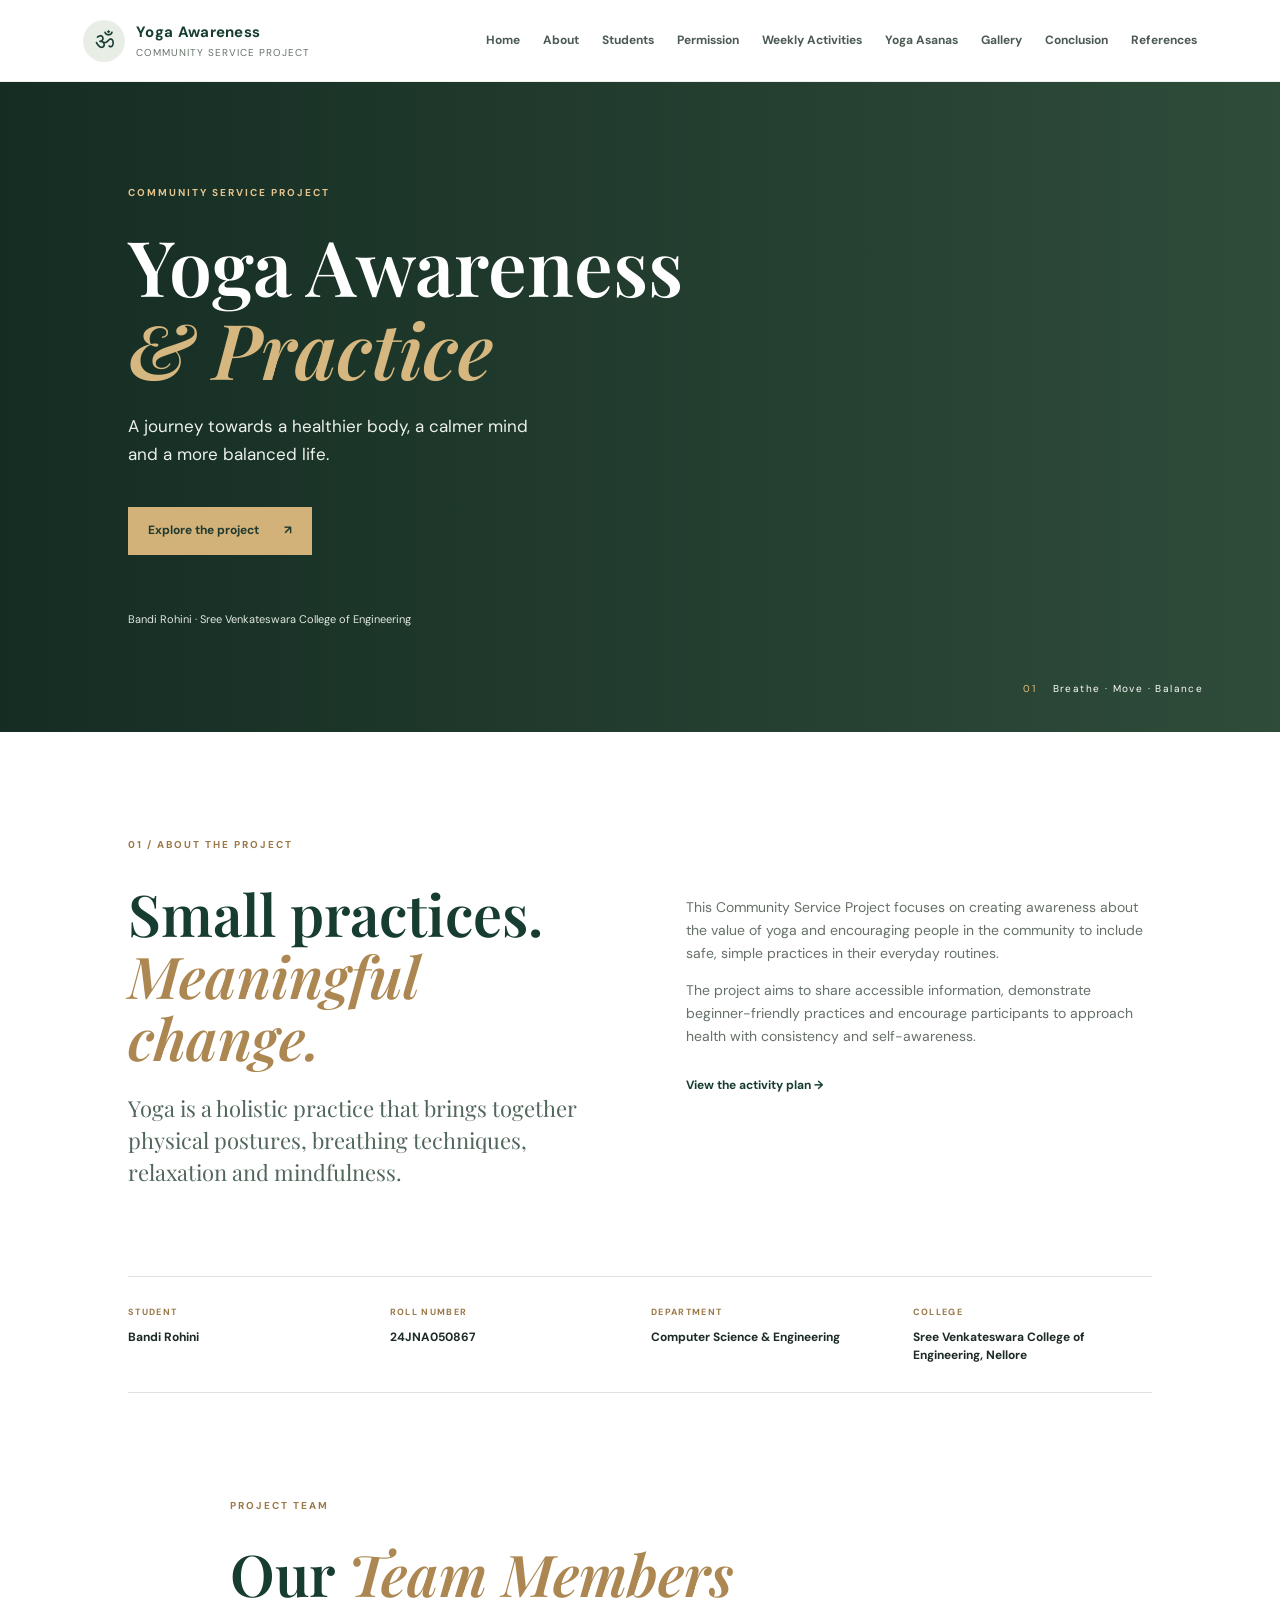
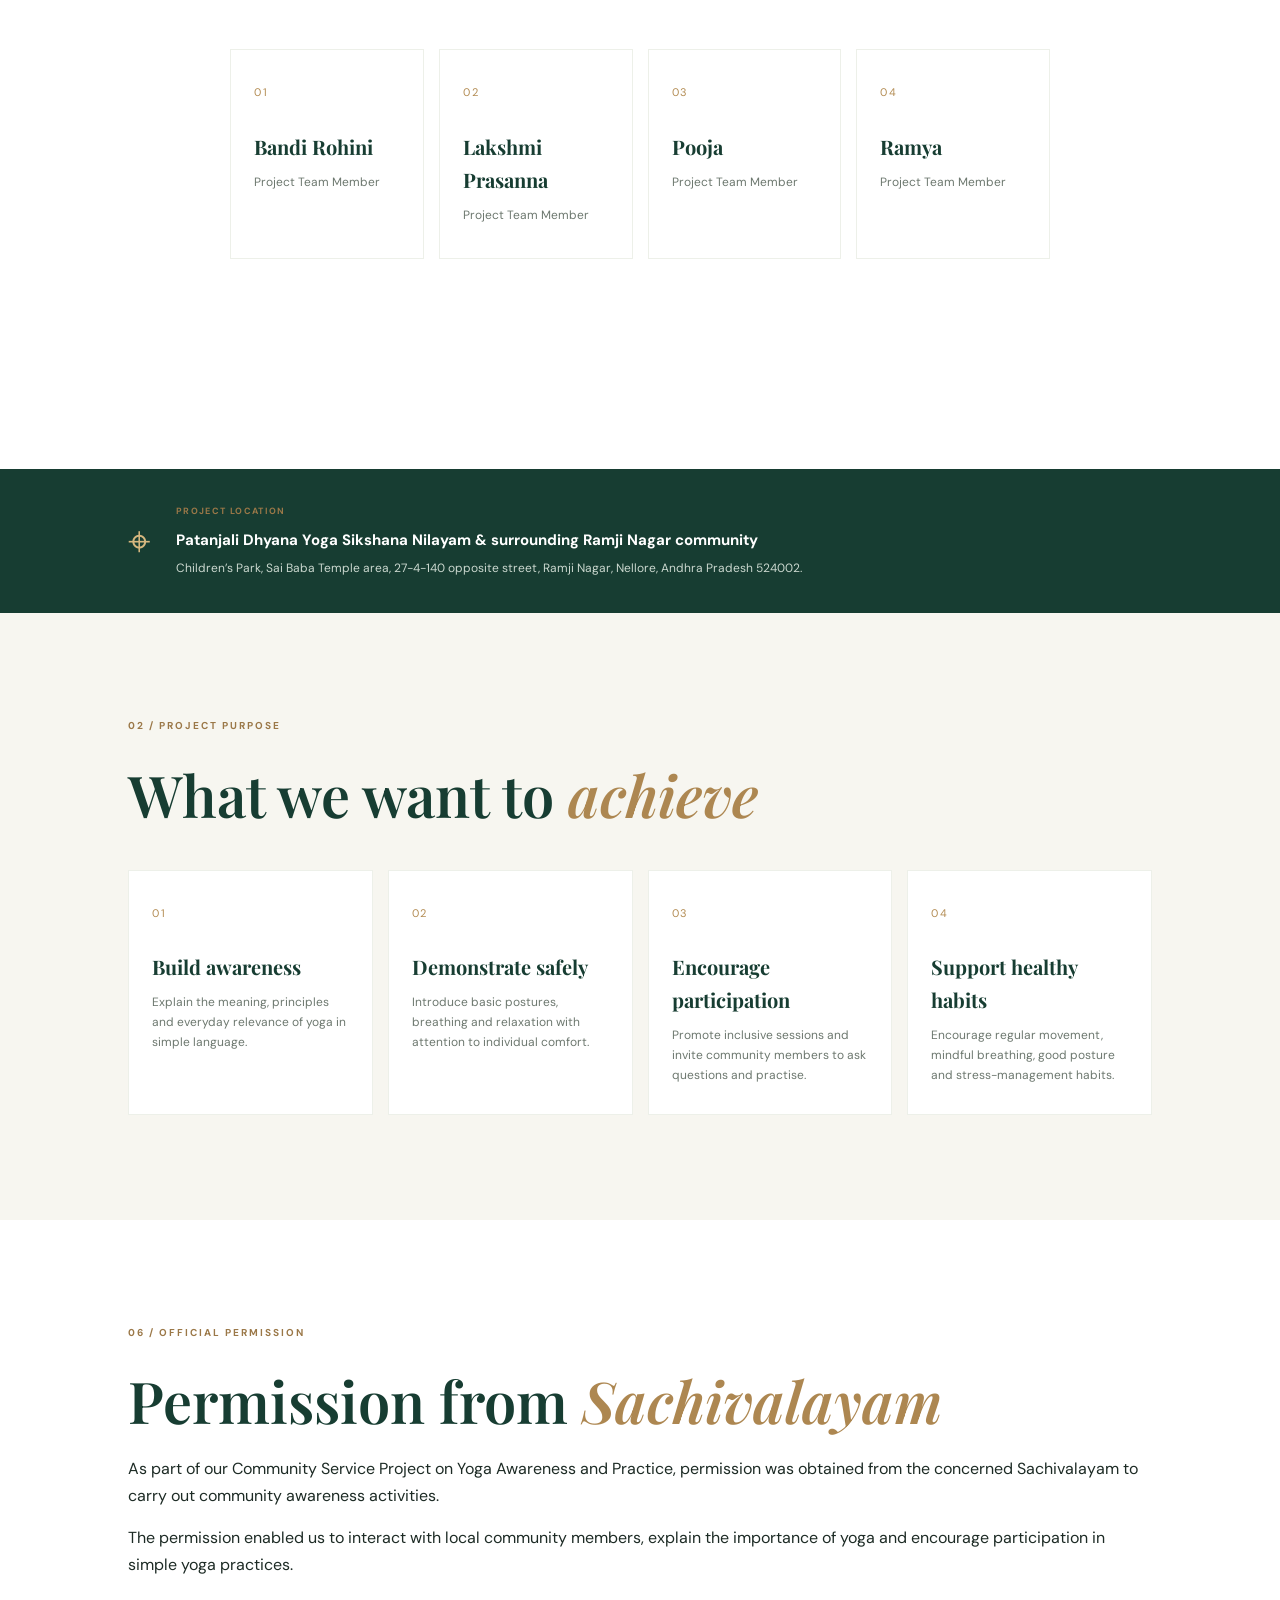
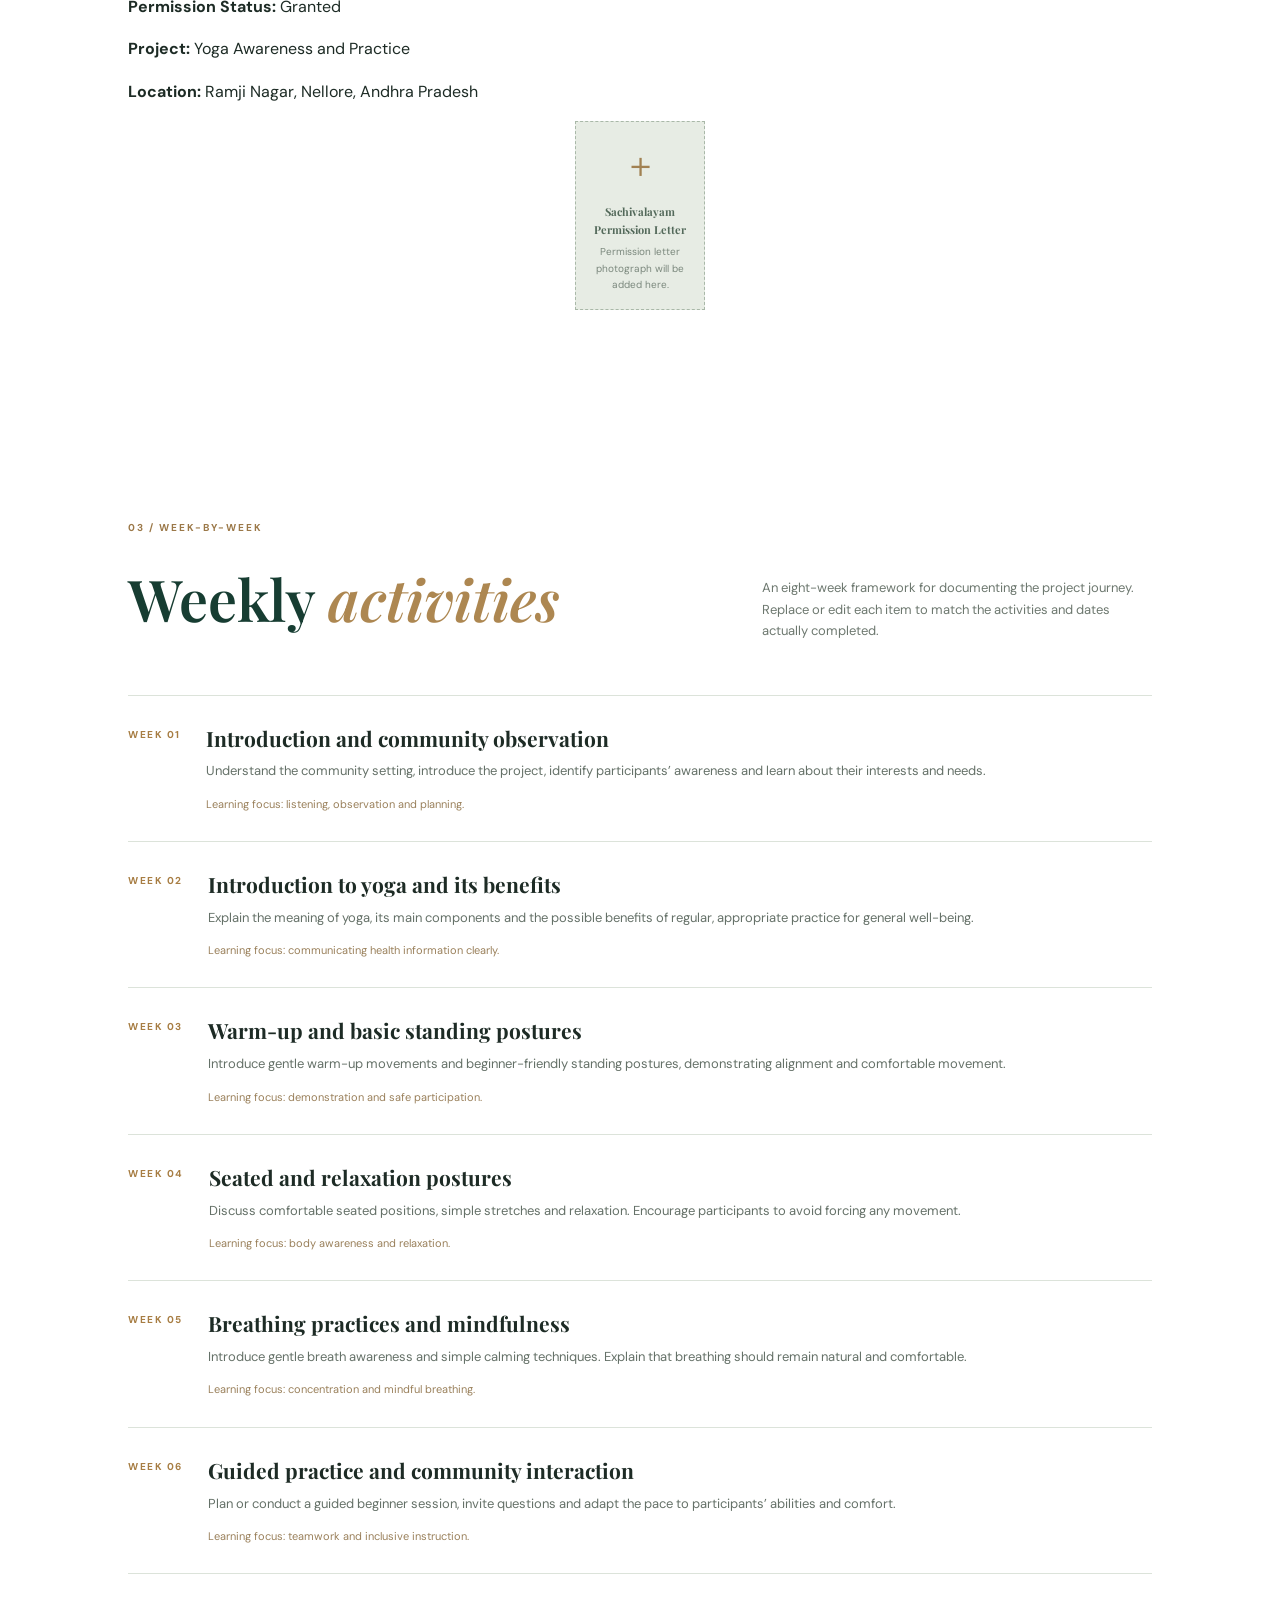
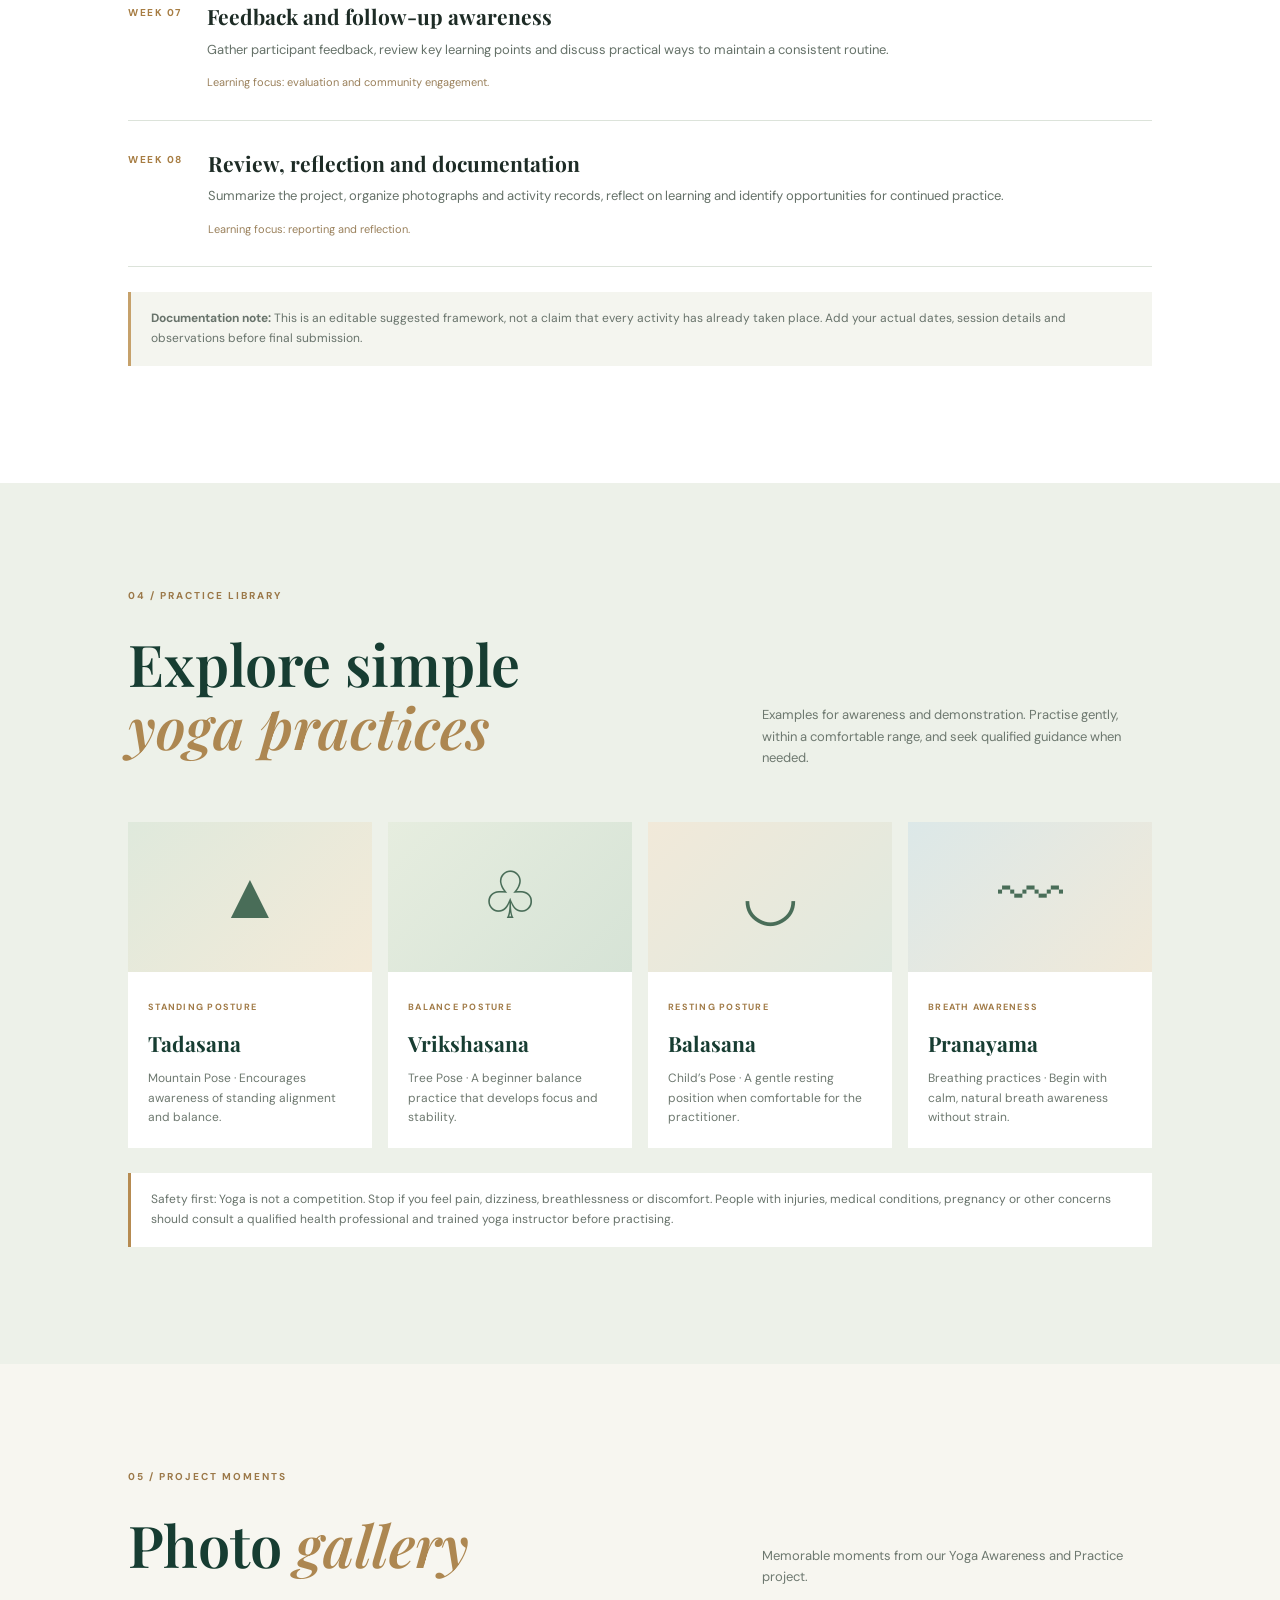
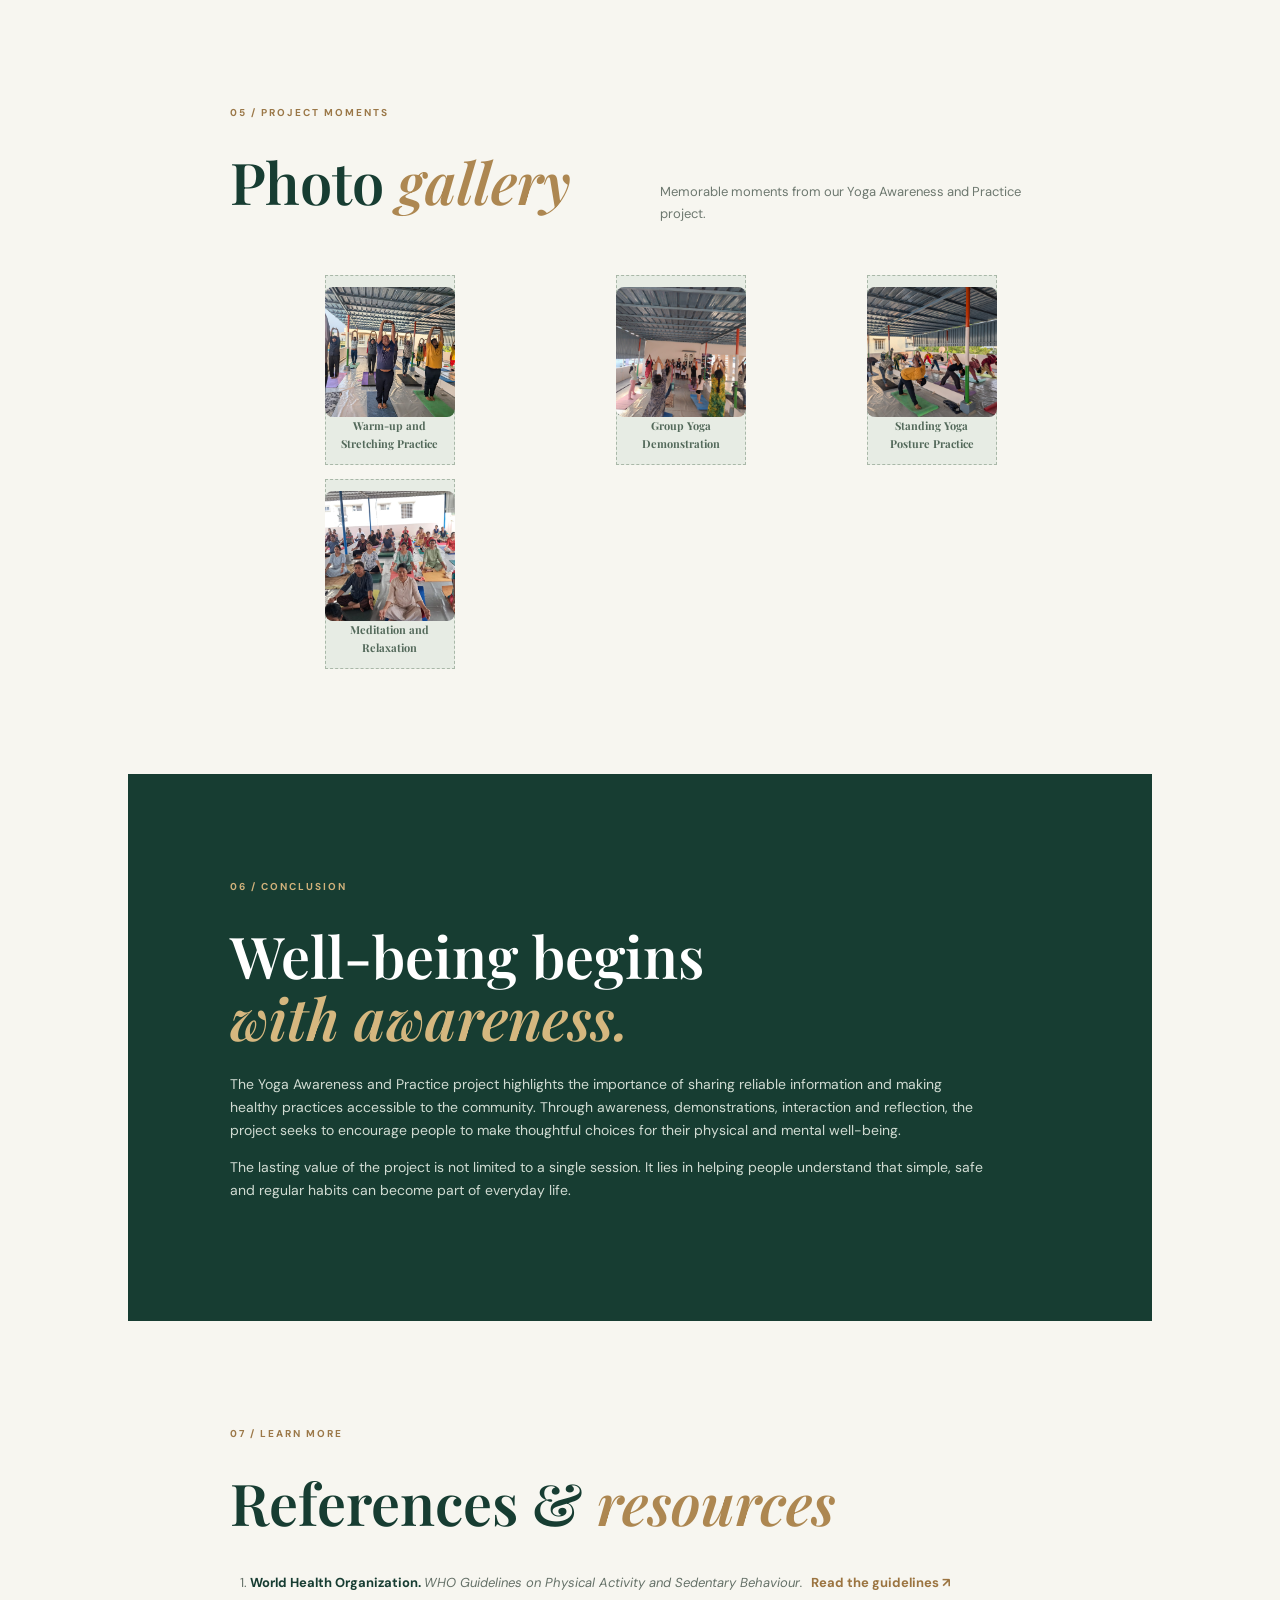
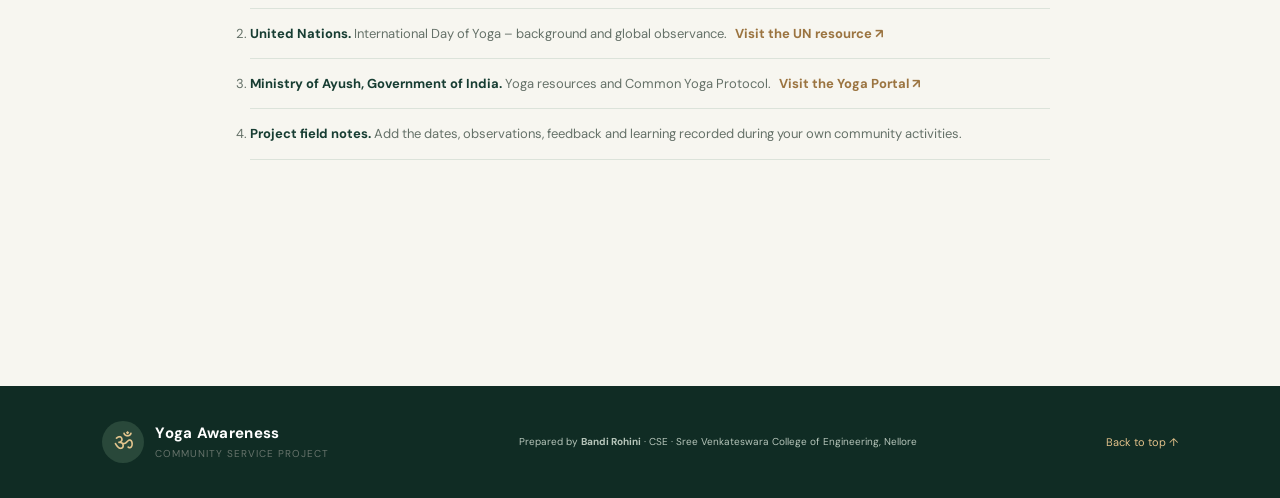
==== index.html @ cda8c27f "Update index.html" ====
<!DOCTYPE html>
<html lang="en">
<head>
  <meta charset="UTF-8">
  <meta name="viewport" content="width=device-width, initial-scale=1.0">
  <meta name="description" content="Community Service Project on Yoga Awareness and Practice by Bandi Rohini, Sree Venkateswara College of Engineering, Nellore.">
  <meta name="theme-color" content="#173d32">
  <title>Yoga Awareness &amp; Practice | Community Service Project</title>
  <link rel="preconnect" href="https://fonts.googleapis.com">
  <link rel="preconnect" href="https://fonts.gstatic.com" crossorigin>
  <link href="https://fonts.googleapis.com/css2?family=DM+Sans:wght@400;500;600;700&family=Playfair+Display:wght@600;700&display=swap" rel="stylesheet">
  <link rel="stylesheet" href="style.css">
</head>
<body>
  <header class="site-header">
    <a class="brand" href="#home" aria-label="Yoga Awareness home">
      <span class="brand-mark">ॐ</span>
      <span><strong>Yoga Awareness</strong><small>Community Service Project</small></span>
    </a>
    <button class="menu-toggle" aria-label="Open navigation" aria-expanded="false">☰</button>
   
<nav class="nav" aria-label="Main navigation">
  <a href="#home">Home</a>
  <a href="#about">About</a>
  <a href="#students">Students</a>
  <a href="#permission">Permission</a>
  <a href="#weekly">Weekly Activities</a>
  <a href="#asanas">Yoga Asanas</a>
  <a href="#gallery">Gallery</a>
  <a href="#conclusion">Conclusion</a>
  <a href="#references">References</a>
</nav>

  </header>

  <main>
    <section class="hero" id="home">
      <div class="hero-shade"></div>
      <div class="hero-content">
        <p class="eyebrow">COMMUNITY SERVICE PROJECT</p>
        <h1>Yoga Awareness<br><em>&amp; Practice</em></h1>
        <p class="hero-copy">A journey towards a healthier body, a calmer mind and a more balanced life.</p>
        <a class="button" href="#about">Explore the project <span>↗</span></a>
        <p class="hero-note">Bandi Rohini · Sree Venkateswara College of Engineering</p>
      </div>
      <div class="hero-tag"><span>01</span> Breathe · Move · Balance</div>
    </section>

    <section class="intro section" id="about">
      <div class="section-kicker">01 / ABOUT THE PROJECT</div>
      <div class="intro-grid">
        <div>
          <h2>Small practices.<br><em>Meaningful change.</em></h2>
          <p class="lead">Yoga is a holistic practice that brings together physical postures, breathing techniques, relaxation and mindfulness.</p>
        </div>
        <div class="intro-text">
          <p>This Community Service Project focuses on creating awareness about the value of yoga and encouraging people in the community to include safe, simple practices in their everyday routines.</p>
          <p>The project aims to share accessible information, demonstrate beginner-friendly practices and encourage participants to approach health with consistency and self-awareness.</p>
          <a class="text-link" href="#weekly">View the activity plan <span>→</span></a>
        </div>
      </div>
      <div class="profile-strip">
        <div><small>STUDENT</small><strong>Bandi Rohini</strong></div>
        <div><small>ROLL NUMBER</small><strong>24JNA050867</strong></div>
        <div><small>DEPARTMENT</small><strong>Computer Science &amp; Engineering</strong></div>
        <div><small>COLLEGE</small><strong>Sree Venkateswara College of Engineering, Nellore</strong></div>
      </div>
      
<section class="section" id="students">
  <div class="section-kicker">PROJECT TEAM</div>
  <h2>Our <em>Team Members</em></h2>
  <div class="card-grid">
    <article class="info-card">
      <span>01</span>
      <h3>Bandi Rohini</h3>
      <p>Project Team Member</p>
    </article>
    <article class="info-card">
      <span>02</span>
      <h3>Lakshmi Prasanna</h3>
      <p>Project Team Member</p>
    </article>
    <article class="info-card">
      <span>03</span>
      <h3>Pooja</h3>
      <p>Project Team Member</p>
    </article>
    <article class="info-card">
      <span>04</span>
      <h3>Ramya</h3>
      <p>Project Team Member</p>
    </article>
  </div>
</section>

    </section>

    <section class="location-band">
      <div class="location-icon">⌖</div>
      <div><small>PROJECT LOCATION</small><strong>Patanjali Dhyana Yoga Sikshana Nilayam &amp; surrounding Ramji Nagar community</strong><p>Children’s Park, Sai Baba Temple area, 27-4-140 opposite street, Ramji Nagar, Nellore, Andhra Pradesh 524002.</p></div>
    </section>

    <section class="section objectives">
      <div class="section-kicker">02 / PROJECT PURPOSE</div>
      <h2>What we want to <em>achieve</em></h2>
      <div class="card-grid">
        <article class="info-card"><span>01</span><h3>Build awareness</h3><p>Explain the meaning, principles and everyday relevance of yoga in simple language.</p></article>
        <article class="info-card"><span>02</span><h3>Demonstrate safely</h3><p>Introduce basic postures, breathing and relaxation with attention to individual comfort.</p></article>
        <article class="info-card"><span>03</span><h3>Encourage participation</h3><p>Promote inclusive sessions and invite community members to ask questions and practise.</p></article>
        <article class="info-card"><span>04</span><h3>Support healthy habits</h3><p>Encourage regular movement, mindful breathing, good posture and stress-management habits.</p></article>
      </div>
    </section>

  <section class="section permission-section" id="permission">
  <div class="section-kicker">06 / OFFICIAL PERMISSION</div>
  <h2>Permission from <em>Sachivalayam</em></h2>

  <p>
    As part of our Community Service Project on
    Yoga Awareness and Practice, permission was obtained
    from the concerned Sachivalayam to carry out
    community awareness activities.
  </p>

  <p>
    The permission enabled us to interact with local
    community members, explain the importance of yoga
    and encourage participation in simple yoga practices.
  </p>

  <div class="permission-details">
    <p><strong>Permission Status:</strong> Granted</p>
    <p><strong>Project:</strong> Yoga Awareness and Practice</p>
    <p><strong>Location:</strong> Ramji Nagar, Nellore, Andhra Pradesh</p>
  </div>

  <div class="photo-slot">
    <div class="placeholder-symbol">＋</div>
    <strong>Sachivalayam Permission Letter</strong>
    <small>Permission letter photograph will be added here.</small>
  </div>
</section>

 
<section class="weekly-section section" id="weekly">
  <div class="section-kicker">03 / WEEK-BY-WEEK</div>

  <div class="section-heading">
    <h2>Weekly <em>activities</em></h2>
    <p>An eight-week framework for documenting the project journey. Replace or edit each item to match the activities and dates actually completed.</p>
  </div>

  <div class="week-list">

    <!-- WEEK 1 -->
    <a href="week1.html" class="week">
      <span class="week-no">WEEK 01</span>
      <div>
        <h3>Introduction and community observation</h3>
        <p>Understand the community setting, introduce the project, identify participants’ awareness and learn about their interests and needs.</p>
        <small>Learning focus: listening, observation and planning.</small>
      </div>
    </a>

    <!-- WEEK 2 -->
    <a href="week2.html" class="week">
      <span class="week-no">WEEK 02</span>
      <div>
        <h3>Introduction to yoga and its benefits</h3>
        <p>Explain the meaning of yoga, its main components and the possible benefits of regular, appropriate practice for general well-being.</p>
        <small>Learning focus: communicating health information clearly.</small>
      </div>
    </a>

    <!-- WEEK 3 -->
    <a href="week3.html" class="week">
      <span class="week-no">WEEK 03</span>
      <div>
        <h3>Warm-up and basic standing postures</h3>
        <p>Introduce gentle warm-up movements and beginner-friendly standing postures, demonstrating alignment and comfortable movement.</p>
        <small>Learning focus: demonstration and safe participation.</small>
      </div>
    </a>

    <!-- WEEK 4 -->
    <a href="week4.html" class="week">
      <span class="week-no">WEEK 04</span>
      <div>
        <h3>Seated and relaxation postures</h3>
        <p>Discuss comfortable seated positions, simple stretches and relaxation. Encourage participants to avoid forcing any movement.</p>
        <small>Learning focus: body awareness and relaxation.</small>
      </div>
    </a>

    <!-- WEEK 5 -->
    <a href="week5.html" class="week">
      <span class="week-no">WEEK 05</span>
      <div>
        <h3>Breathing practices and mindfulness</h3>
        <p>Introduce gentle breath awareness and simple calming techniques. Explain that breathing should remain natural and comfortable.</p>
        <small>Learning focus: concentration and mindful breathing.</small>
      </div>
    </a>

    <!-- WEEK 6 -->
    <a href="week6.html" class="week">
      <span class="week-no">WEEK 06</span>
      <div>
        <h3>Guided practice and community interaction</h3>
        <p>Plan or conduct a guided beginner session, invite questions and adapt the pace to participants’ abilities and comfort.</p>
        <small>Learning focus: teamwork and inclusive instruction.</small>
      </div>
    </a>

    <!-- WEEK 7 -->
    <a href="week7.html" class="week">
      <span class="week-no">WEEK 07</span>
      <div>
        <h3>Feedback and follow-up awareness</h3>
        <p>Gather participant feedback, review key learning points and discuss practical ways to maintain a consistent routine.</p>
        <small>Learning focus: evaluation and community engagement.</small>
      </div>
    </a>

    <!-- WEEK 8 -->
    <a href="week8.html" class="week">
      <span class="week-no">WEEK 08</span>
      <div>
        <h3>Review, reflection and documentation</h3>
        <p>Summarize the project, organize photographs and activity records, reflect on learning and identify opportunities for continued practice.</p>
        <small>Learning focus: reporting and reflection.</small>
      </div>
    </a>

  </div>

  <p class="note">
    <strong>Documentation note:</strong>
    This is an editable suggested framework, not a claim that every activity has already taken place. Add your actual dates, session details and observations before final submission.
  </p>
</section>
    <section class="asana-section section" id="asanas">
      <div class="section-kicker">04 / PRACTICE LIBRARY</div>
      <div class="section-heading"><h2>Explore simple <em>yoga practices</em></h2><p>Examples for awareness and demonstration. Practise gently, within a comfortable range, and seek qualified guidance when needed.</p></div>
      <div class="asana-grid">
        <article class="asana-card"><div class="asana-art art-mountain">▲</div><div class="asana-body"><small>STANDING POSTURE</small><h3>Tadasana</h3><p>Mountain Pose · Encourages awareness of standing alignment and balance.</p></div></article>
        <article class="asana-card"><div class="asana-art art-tree">♧</div><div class="asana-body"><small>BALANCE POSTURE</small><h3>Vrikshasana</h3><p>Tree Pose · A beginner balance practice that develops focus and stability.</p></div></article>
        <article class="asana-card"><div class="asana-art art-child">◡</div><div class="asana-body"><small>RESTING POSTURE</small><h3>Balasana</h3><p>Child’s Pose · A gentle resting position when comfortable for the practitioner.</p></div></article>
        <article class="asana-card"><div class="asana-art art-breath">〰</div><div class="asana-body"><small>BREATH AWARENESS</small><h3>Pranayama</h3><p>Breathing practices · Begin with calm, natural breath awareness without strain.</p></div></article>
      </div>
      <p class="safety">Safety first: Yoga is not a competition. Stop if you feel pain, dizziness, breathlessness or discomfort. People with injuries, medical conditions, pregnancy or other concerns should consult a qualified health professional and trained yoga instructor before practising.</p>
    </section>

    <section class="gallery-section section" id="gallery">
    <div class="section-kicker">05 / PROJECT MOMENTS</div>

    <div class="section-heading">
        <h2>Photo <em>gallery</em></h2>
        <p>Memorable moments from our Yoga Awareness and Practice project.</p>
    </div>

<section class="gallery-section section" id="gallery">
    <div class="section-kicker">05 / PROJECT MOMENTS</div>

    <div class="section-heading">
        <h2>Photo <em>gallery</em></h2>
        <p>Memorable moments from our Yoga Awareness and Practice project.</p>
    </div>

    <div class="gallery-grid">

        <div class="photo-slot">
            <img src="images/0.jpeg" alt="Yoga warm-up practice">
            <strong>Warm-up and Stretching Practice</strong>
        </div>

        <div class="photo-slot">
            <img src="images/1.jpeg" alt="Group yoga demonstration">
            <strong>Group Yoga Demonstration</strong>
        </div>

        <div class="photo-slot">
            <img src="images/3.jpeg" alt="Standing yoga practice">
            <strong>Standing Yoga Posture Practice</strong>
        </div>

        <div class="photo-slot">
            <img src="images/4.jpeg" alt="Meditation session">
            <strong>Meditation and Relaxation</strong>
        </div>

    </div>
</section>
    <section class="reflection section" id="conclusion">
      <div class="section-kicker">06 / CONCLUSION</div>
      <h2>Well-being begins<br><em>with awareness.</em></h2>
      <p>The Yoga Awareness and Practice project highlights the importance of sharing reliable information and making healthy practices accessible to the community. Through awareness, demonstrations, interaction and reflection, the project seeks to encourage people to make thoughtful choices for their physical and mental well-being.</p>
      <p>The lasting value of the project is not limited to a single session. It lies in helping people understand that simple, safe and regular habits can become part of everyday life.</p>
    </section>

    <section class="references section" id="references">
      <div class="section-kicker">07 / LEARN MORE</div>
      <h2>References &amp; <em>resources</em></h2>
      <ol>
        <li><strong>World Health Organization.</strong> <em>WHO Guidelines on Physical Activity and Sedentary Behaviour.</em> <a href="https://www.who.int/publications/i/item/9789240015128" target="_blank" rel="noopener">Read the guidelines ↗</a></li>
        <li><strong>United Nations.</strong> International Day of Yoga – background and global observance. <a href="https://www.un.org/en/observances/yoga-day" target="_blank" rel="noopener">Visit the UN resource ↗</a></li>
        <li><strong>Ministry of Ayush, Government of India.</strong> Yoga resources and Common Yoga Protocol. <a href="https://yoga.ayush.gov.in/" target="_blank" rel="noopener">Visit the Yoga Portal ↗</a></li>
        <li><strong>Project field notes.</strong> Add the dates, observations, feedback and learning recorded during your own community activities.</li>
      </ol>
    </section>
  </main>

  <footer class="footer">
    <a class="brand footer-brand" href="#home"><span class="brand-mark">ॐ</span><span><strong>Yoga Awareness</strong><small>Community Service Project</small></span></a>
    <p>Prepared by <strong>Bandi Rohini</strong> · CSE · Sree Venkateswara College of Engineering, Nellore</p>
    <a href="#home" class="back-top">Back to top ↑</a>
  </footer>
  <script src="script.js"></script>
</body>
</html>
---- style.css ----
:root{--green:#173d32;--green2:#285746;--sage:#e8eee5;--cream:#f7f6f0;--ink:#1d2b25;--muted:#66736b;--gold:#c79b56;--line:#dce3da}
*{box-sizing:border-box}html{scroll-behavior:smooth;scroll-padding-top:90px}body{margin:0;color:var(--ink);font-family:"DM Sans",sans-serif;background:#fff;line-height:1.65}a{color:inherit}.site-header{height:82px;padding:0 6.5%;display:flex;align-items:center;justify-content:space-between;background:#fff;position:sticky;top:0;z-index:20;border-bottom:1px solid #edf0eb}.brand{display:flex;align-items:center;gap:11px;text-decoration:none;color:var(--green)}.brand-mark{width:42px;height:42px;border-radius:50%;background:var(--sage);display:grid;place-items:center;font-size:23px}.brand strong,.brand small{display:block}.brand strong{font-size:15px;letter-spacing:.02em}.brand small{font-size:10px;color:var(--muted);letter-spacing:.1em;text-transform:uppercase}.nav{display:flex;gap:23px}.nav a{text-decoration:none;font-size:12px;font-weight:700;color:#4b5b52}.nav a:hover,.text-link:hover{color:#b1813c}.menu-toggle{display:none;border:0;background:none;font-size:25px;color:var(--green)}.hero{min-height:650px;position:relative;display:flex;align-items:center;background:#304d3b url("images/yoga-sunrise-banner.png") center/cover no-repeat;color:white}.hero-shade{position:absolute;inset:0;background:linear-gradient(90deg,rgba(12,34,27,.76),rgba(15,37,29,.48) 43%,rgba(15,37,29,.04) 100%)}.hero-content{position:relative;z-index:1;margin-left:10%;max-width:590px;padding:90px 0}.eyebrow,.section-kicker{font-size:10px;letter-spacing:.2em;font-weight:700}.eyebrow{color:#e4c48f}.hero h1,h2{font-family:"Playfair Display",serif;font-weight:600;line-height:1.08}.hero h1{font-size:clamp(48px,6vw,82px);margin:22px 0}.hero h1 em,h2 em{font-weight:600;color:#d5b77f}.hero-copy{max-width:430px;color:#edf1eb;font-size:17px}.button{display:inline-flex;gap:25px;align-items:center;margin-top:22px;padding:14px 20px;background:#d3b27a;color:#203a2f;text-decoration:none;font-size:12px;font-weight:700}.hero-note{margin-top:55px;font-size:11px;color:#e2e8e0}.hero-tag{position:absolute;right:6%;bottom:35px;font-size:10px;letter-spacing:.14em}.hero-tag span{color:#e2bd7b;margin-right:12px}.section{padding:105px 10%}.section-kicker{color:#9b7848;margin-bottom:28px}.intro-grid{display:grid;grid-template-columns:1fr 1fr;gap:9%;align-items:start}.section h2{font-size:clamp(38px,4.5vw,58px);margin:0 0 25px;color:var(--green)}.section h2 em{color:#ad8751}.lead{font-family:"Playfair Display",serif;font-size:22px;line-height:1.45;color:#52675b}.intro-text{color:#657168;font-size:14px}.text-link{display:inline-block;margin-top:14px;color:var(--green);font-weight:700;font-size:12px;text-decoration:none}.profile-strip{display:grid;grid-template-columns:repeat(4,1fr);gap:22px;margin-top:65px;padding:28px 0;border-top:1px solid var(--line);border-bottom:1px solid var(--line)}.profile-strip small,.location-band small{display:block;color:#9b7848;font-size:9px;letter-spacing:.15em;font-weight:700;margin-bottom:8px}.profile-strip strong{font-size:12px;line-height:1.5;display:block}.location-band{display:flex;gap:25px;align-items:center;background:var(--green);color:#fff;padding:35px 10%}.location-icon{font-size:40px;color:#d5b77f}.location-band strong{font-size:15px}.location-band p{font-size:12px;color:#cbd8cf;margin:5px 0 0}.objectives{background:var(--cream)}.card-grid{display:grid;grid-template-columns:repeat(4,1fr);gap:15px;margin-top:45px}.info-card{background:white;padding:28px 23px;min-height:210px;border:1px solid #edf0e9}.info-card span{font-size:11px;color:#b38c53;letter-spacing:.15em}.info-card h3{font-family:"Playfair Display",serif;color:var(--green);font-size:20px;margin:25px 0 10px}.info-card p,.asana-body p{font-size:12px;color:#6d786f;margin:0}.section-heading{display:flex;justify-content:space-between;align-items:end;gap:40px}.section-heading h2{max-width:440px}.section-heading>p{max-width:390px;color:#6d786f;font-size:13px}.weekly-section{background:#fff}.week-list{margin-top:40px;border-top:1px solid var(--line)}.week{display:grid;grid-template-columns:150px 1fr;gap:25px;padding:25px 0;border-bottom:1px solid var(--line)}.week-no{font-size:10px;letter-spacing:.15em;color:#a77d43;font-weight:700;padding-top:6px}.week h3{font-family:"Playfair Display",serif;color:var(--green);font-size:21px;margin:0 0 5px}.week p{font-size:13px;color:#657168;margin:0 0 8px}.week small{font-size:11px;color:#9a805b}.note,.safety{padding:17px 20px;background:#f4f5ef;color:#68736b;font-size:12px;margin-top:25px;border-left:3px solid #c6a16b}.asana-section{background:#edf1e9}.asana-grid{display:grid;grid-template-columns:repeat(4,1fr);gap:16px;margin-top:40px}.asana-card{background:white}.asana-art{height:150px;display:grid;place-items:center;font-size:65px;color:#496d58;background:linear-gradient(135deg,#dfe9dc,#f3ead8)}.art-tree{background:linear-gradient(135deg,#e6eddf,#d6e3d6)}.art-child{background:linear-gradient(135deg,#f1e9d9,#e0e9df)}.art-breath{background:linear-gradient(135deg,#dce8e8,#f0e9d9)}.asana-body{padding:20px}.asana-body small{font-size:9px;letter-spacing:.14em;color:#a17b48;font-weight:700}.asana-body h3{font-family:"Playfair Display",serif;font-size:21px;color:var(--green);margin:8px 0}.safety{background:#fff;border-color:#b68b51}.gallery-section{background:var(--cream)}.gallery-grid{display:grid;grid-template-columns:1.35fr 1fr 1fr;grid-template-rows:190px 190px;gap:14px;margin-top:38px}.photo-slot{background:#e7ece4;border:1px dashed #a9b8a8;display:flex;flex-direction:column;justify-content:center;align-items:center;text-align:center;color:#53695a;padding:15px}.photo-slot.large{grid-row:span 2}.placeholder-symbol{font-size:35px;color:#a18152;margin-bottom:8px}.photo-slot strong{font-family:"Playfair Display",serif;font-size:17px}.photo-slot small{font-size:10px;color:#7b887d;margin-top:5px}.reflection{background:var(--green);color:#dbe5dc}.reflection .section-kicker{color:#d0b17b}.reflection h2{color:white}.reflection h2 em{color:#d5b77f}.reflection p{max-width:760px;color:#d0dbd2;font-size:14px}.references ol{padding-left:20px;max-width:850px}.references li{padding:14px 0;border-bottom:1px solid var(--line);font-size:13px;color:#657168}.references li strong{color:var(--green)}.references li a{display:inline-block;color:#9b7440;font-weight:700;text-decoration:none;margin-left:5px}.footer{background:#102c24;color:#d5e0d7;padding:35px 8%;display:flex;align-items:center;justify-content:space-between;gap:25px}.footer-brand{color:white}.footer-brand .brand-mark{background:#29483a;color:#e4c58e}.footer p{font-size:10px;color:#b6c5ba}.back-top{font-size:11px;color:#e2c18a;text-decoration:none;white-space:nowrap}
@media(max-width:1000px){.nav{gap:12px}.nav a{font-size:10px}.section{padding:80px 7%}.card-grid,.asana-grid{grid-template-columns:repeat(2,1fr)}.profile-strip{grid-template-columns:repeat(2,1fr)}}
@media(max-width:760px){.site-header{height:70px;padding:0 5%}.menu-toggle{display:block}.nav{display:none;position:absolute;top:70px;left:0;right:0;background:white;padding:18px 6%;box-shadow:0 12px 20px #102c2415;flex-direction:column}.nav.open{display:flex}.nav a{font-size:13px;padding:5px}.hero{min-height:620px;background-position:58% center}.hero-shade{background:linear-gradient(90deg,rgba(12,34,27,.8),rgba(15,37,29,.42))}.hero-content{margin:0;padding:75px 7%}.hero h1{font-size:54px}.hero-tag{right:7%}.section{padding:70px 7%}.intro-grid,.section-heading{display:block}.intro-text{margin-top:25px}.profile-strip{margin-top:40px}.location-band{padding:30px 7%;align-items:flex-start}.card-grid,.asana-grid{grid-template-columns:1fr 1fr}.week{grid-template-columns:85px 1fr;gap:12px}.gallery-grid{grid-template-columns:1fr 1fr;grid-template-rows:170px 170px 170px}.photo-slot.large{grid-row:auto;grid-column:span 2}.footer{align-items:flex-start;flex-direction:column}.footer p{margin:0}}
@media(max-width:430px){.card-grid,.asana-grid{grid-template-columns:1fr}.profile-strip{grid-template-columns:1fr 1fr;gap:18px}.week{grid-template-columns:1fr;gap:5px}.gallery-grid{grid-template-columns:1fr;grid-template-rows:repeat(4,160px)}.photo-slot.large{grid-column:auto}}
.week-link {
  display: flex;
  text-decoration: none;
  color: inherit;
  cursor: pointer;
  transition: 0.3s ease;
}

.week-link:hover {
  transform: translateY(-4px);
  background: #e8f3e9;
}

.week-link strong {
  display: inline-block;
  margin-top: 12px;
  color: #276b48;
}

.week-link h3 {
  color: #173d32;
}
gallery-grid {
    display: grid;
    grid-template-columns: repeat(3, 130px);
    justify-content: center;
    gap: 15px;
}

.photo-slot {
    width: 130px;
    margin: 0 auto;
}

.photo-slot img {
    width: 130px;
    height: 130px;
    aspect-ratio: 1 / 1;
    object-fit: cover;
    border-radius: 8px;
}

.photo-slot strong {
    font-size: 11px;
    text-align: center;
    display: block;
}

@media (max-width: 500px) {
    .gallery-grid {
        grid-template-columns: repeat(2, 110px);
    }

    .photo-slot,
    .photo-slot img {
        width: 110px;
    }

    .photo-slot img {
        height: 110px;
    }
}
.week-list > a.week {
  display: flex;
  text-decoration: none;
  color: inherit;
  cursor: pointer;
}

.week-list > a.week:hover {
  background: #f2f6f1;
}

.week-list > a.week h3 {
  color: inherit;
}
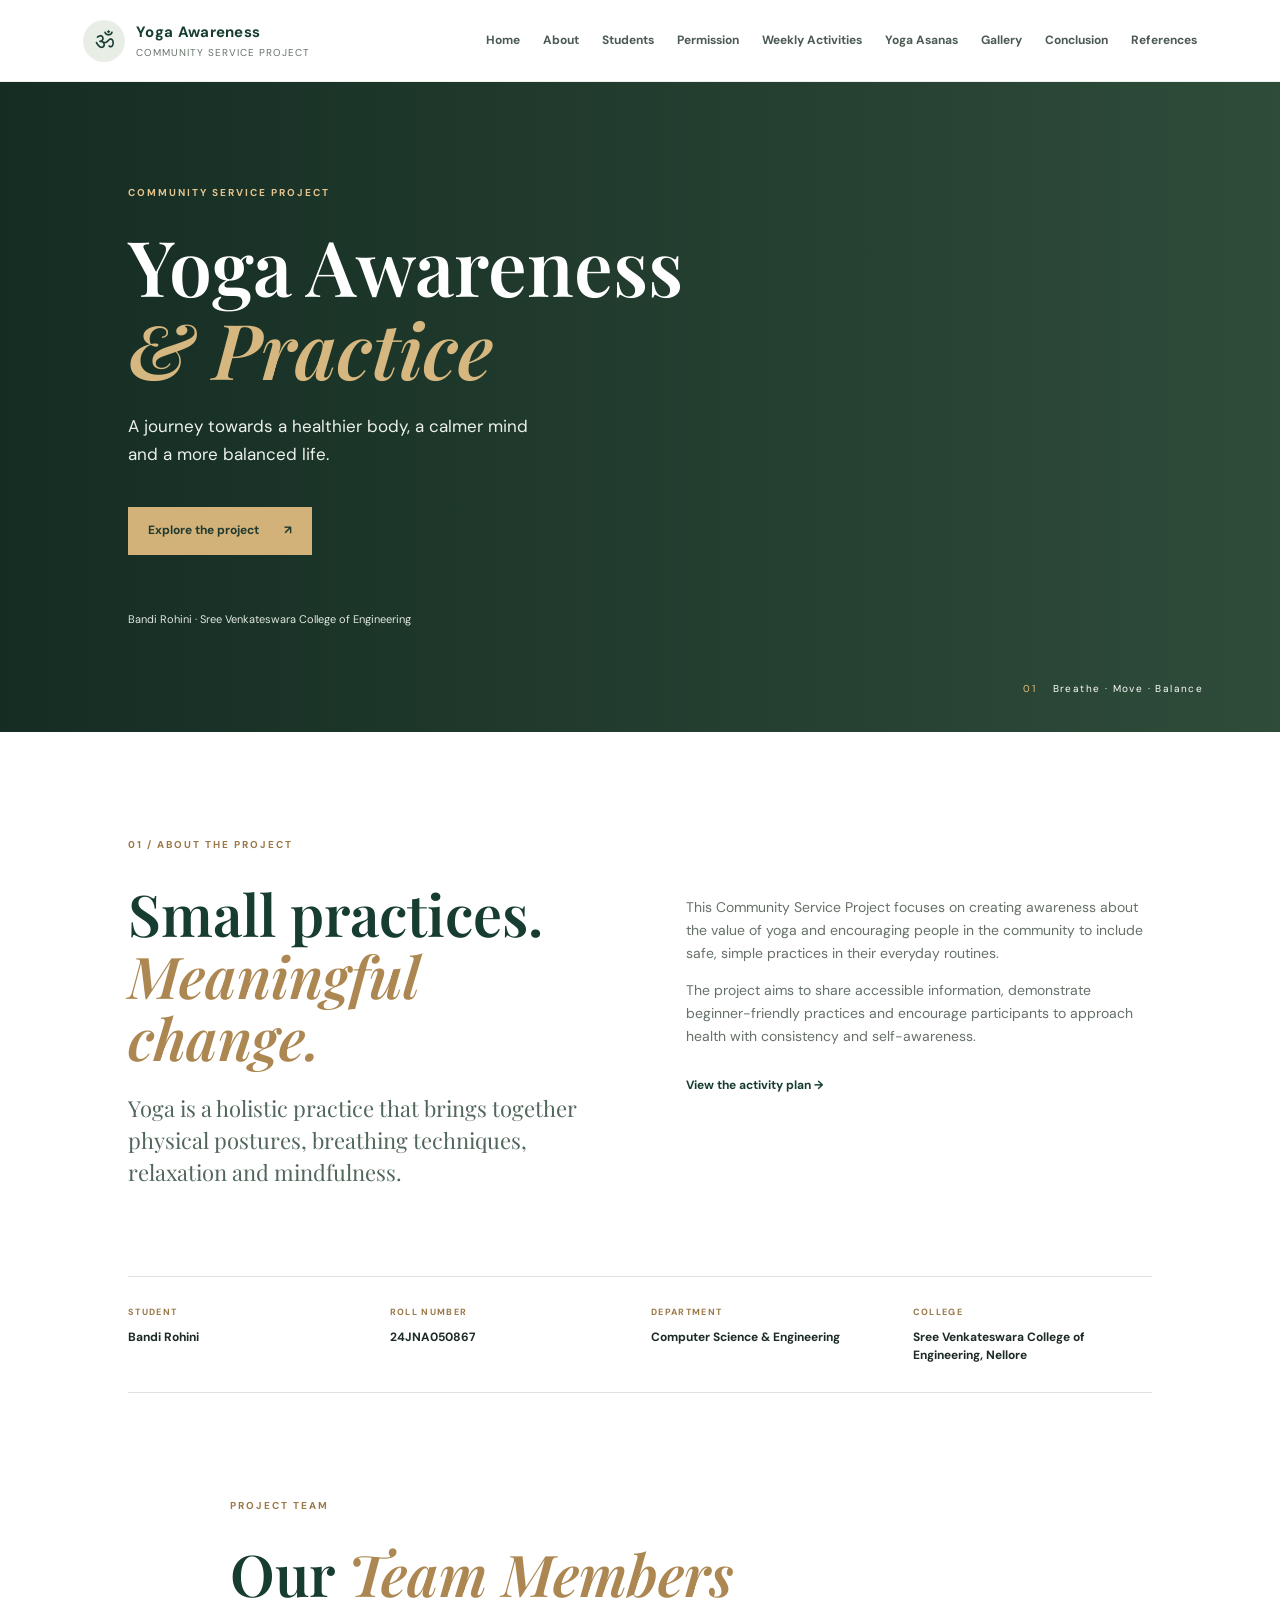
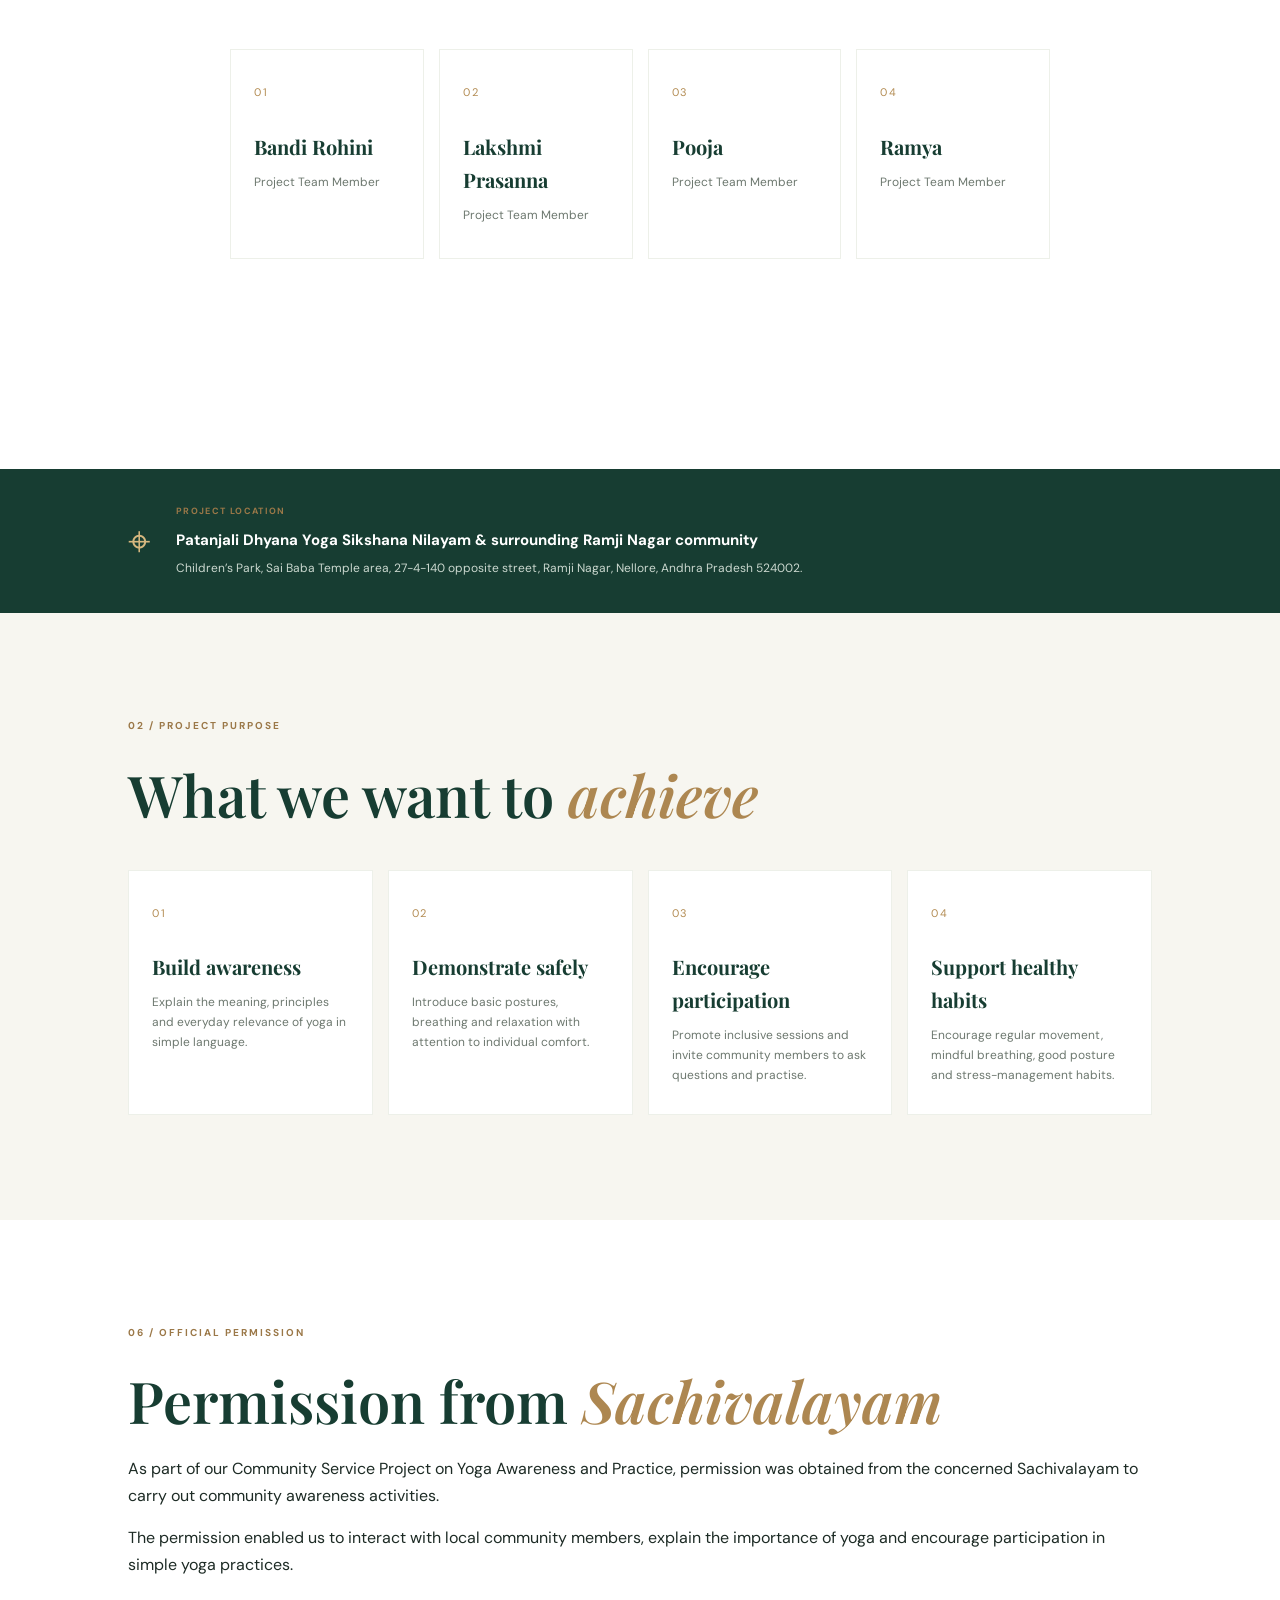
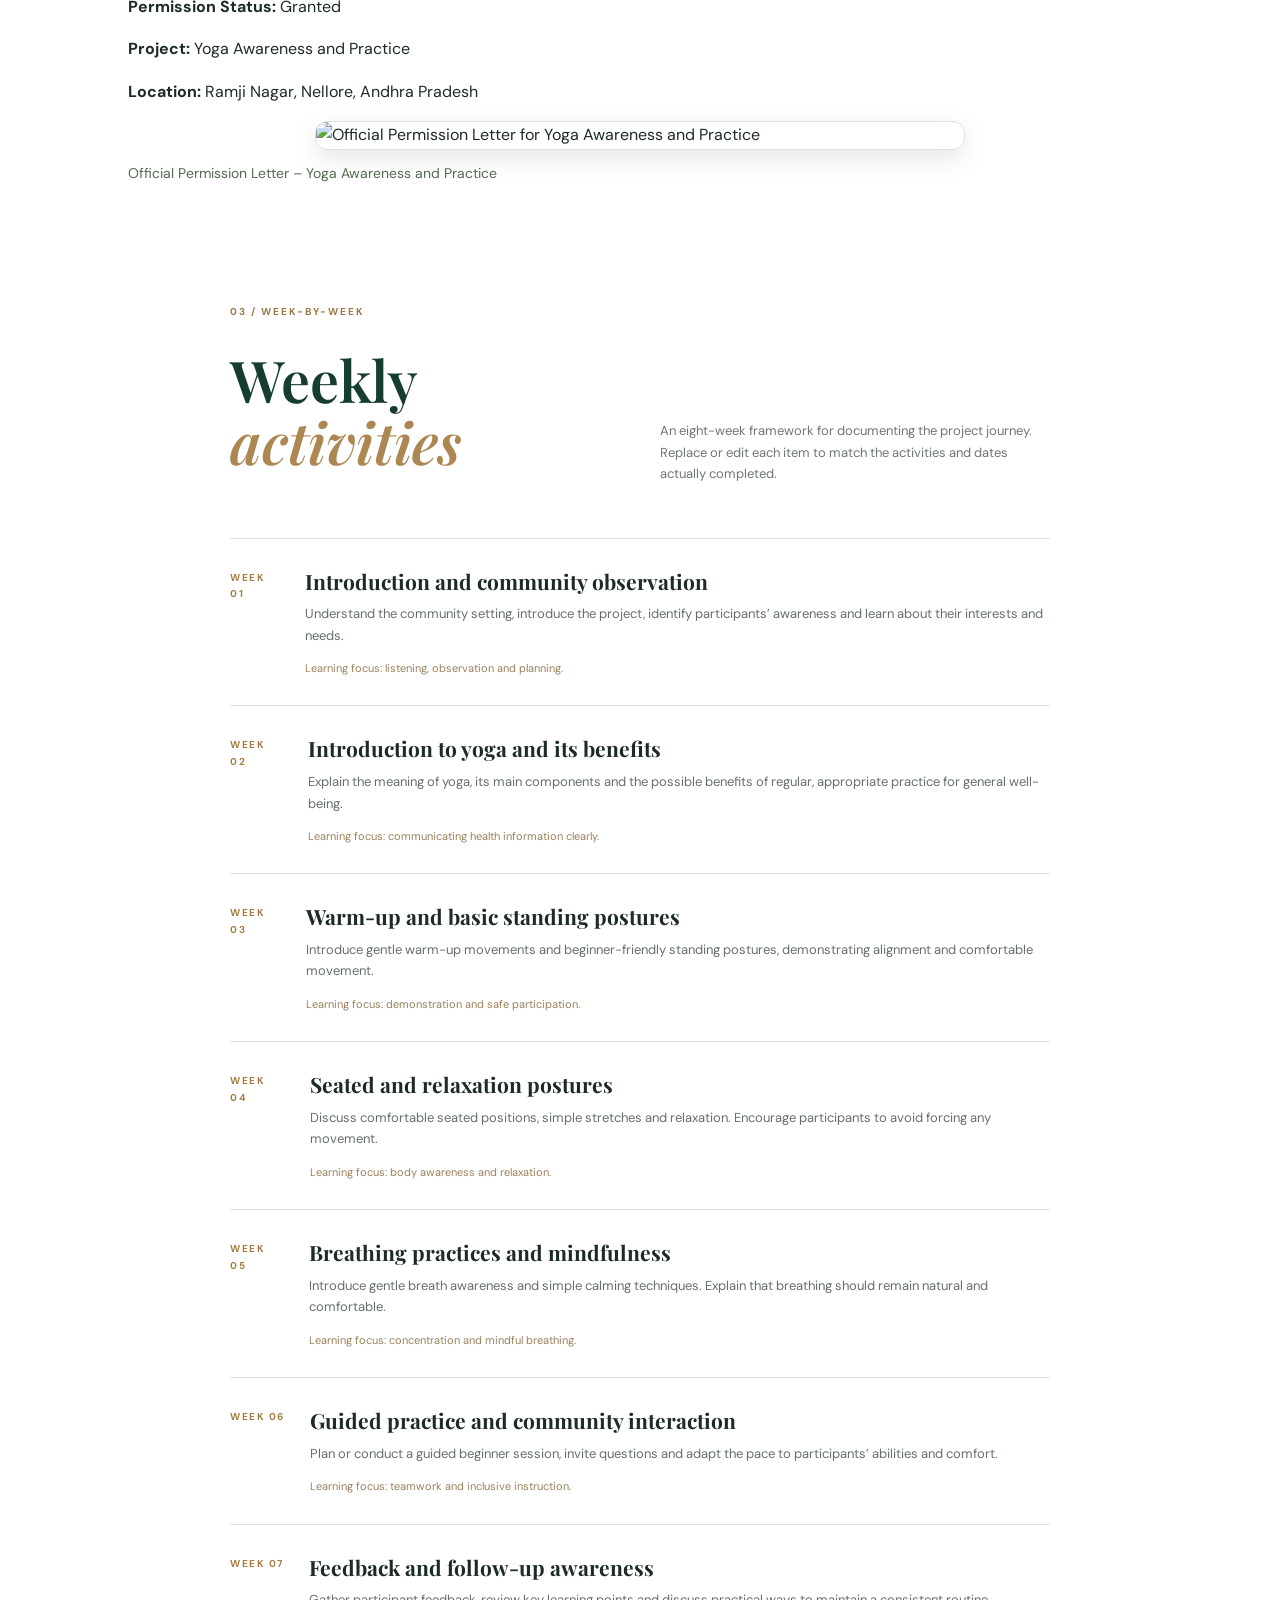
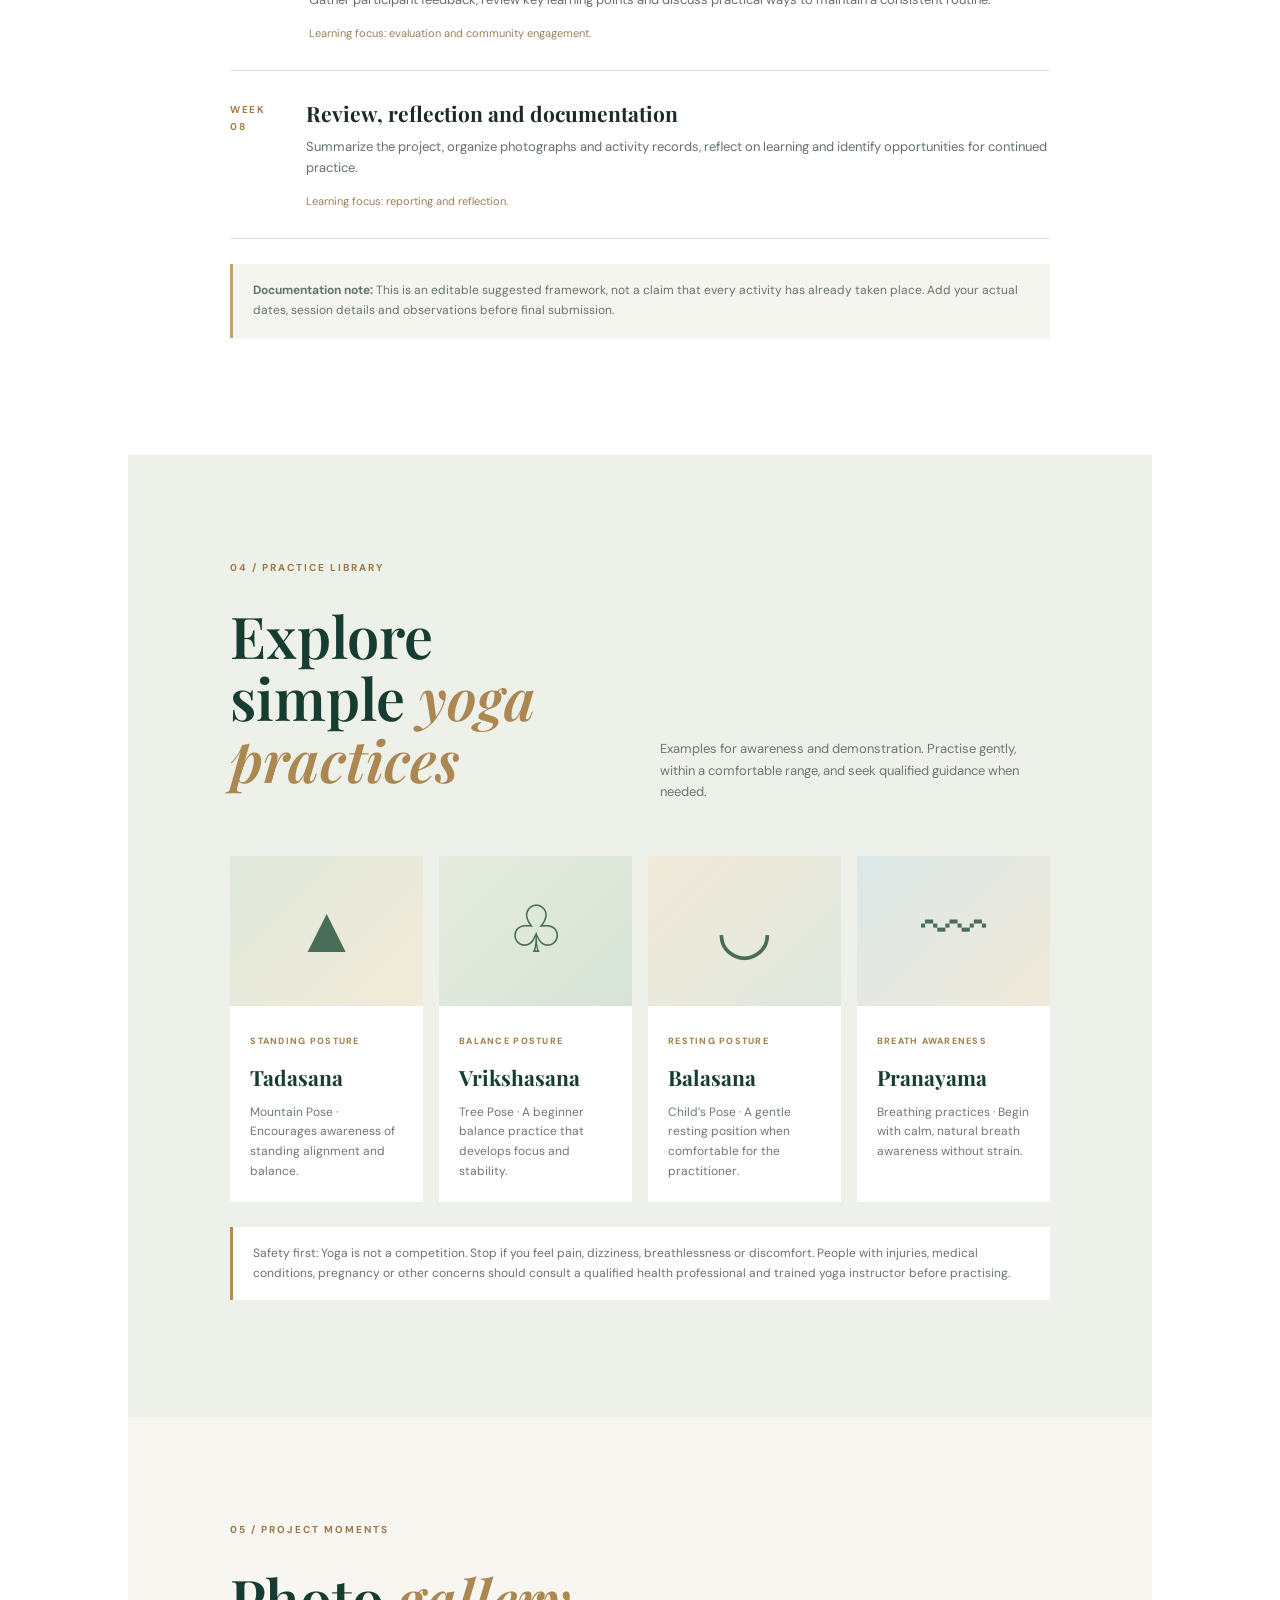
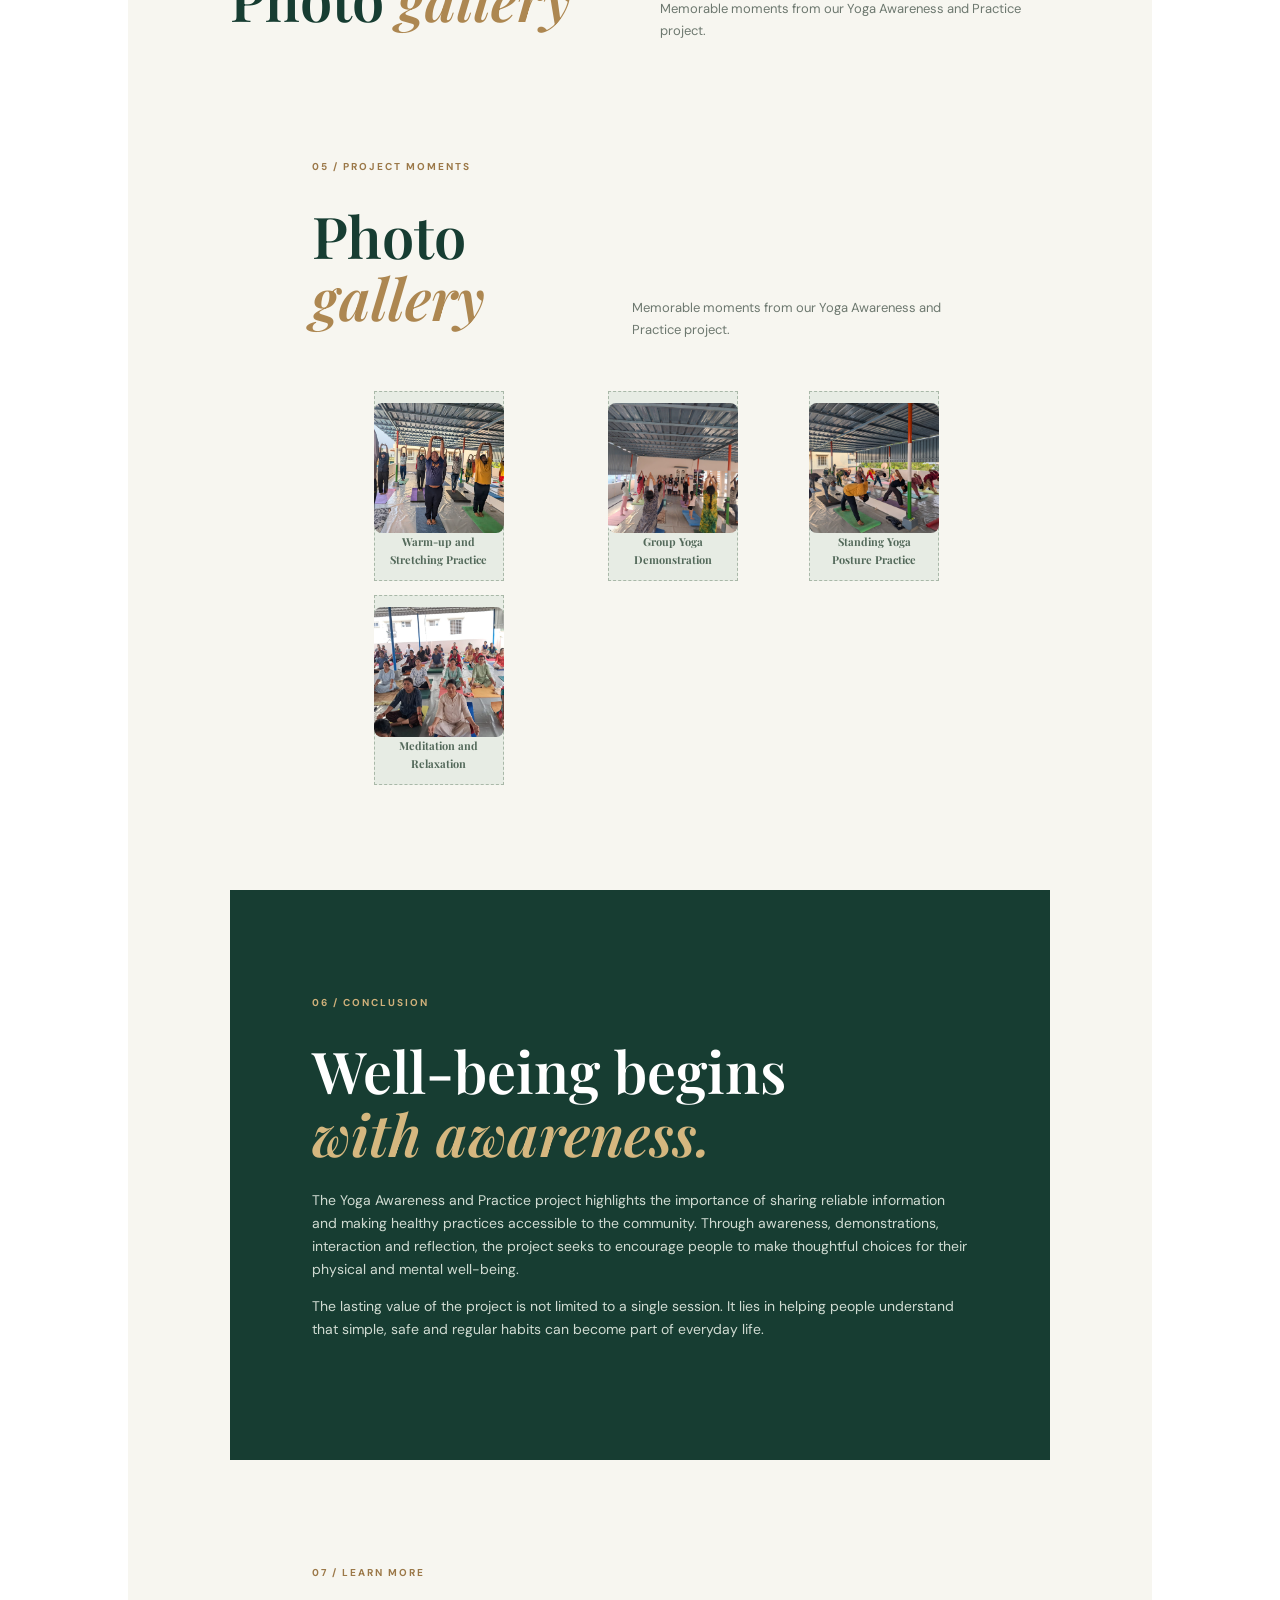
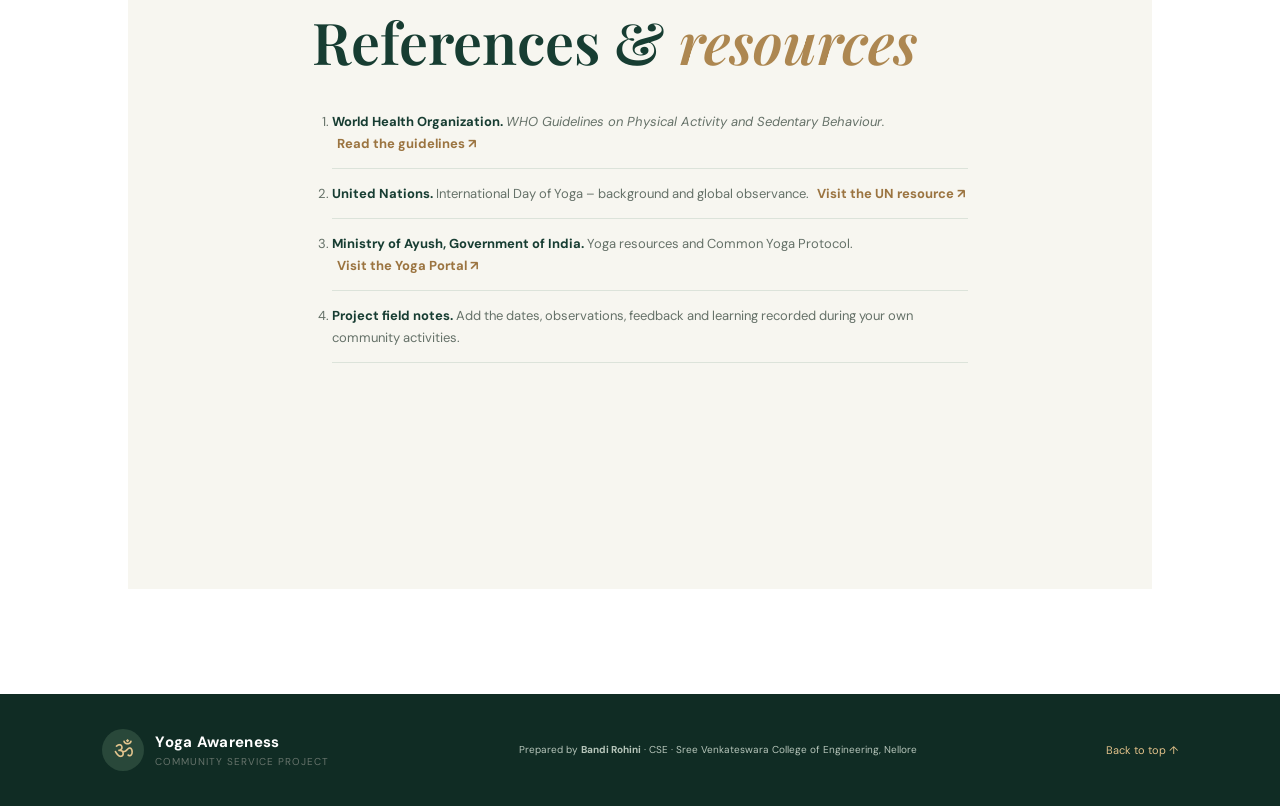
==== commit fe85885d: "Update index.html" ====
--- a/index.html
+++ b/index.html
@@ -134,12 +134,13 @@
     <p><strong>Location:</strong> Ramji Nagar, Nellore, Andhra Pradesh</p>
   </div>
 
-  <div class="photo-slot">
-    <div class="placeholder-symbol">＋</div>
-    <strong>Sachivalayam Permission Letter</strong>
-    <small>Permission letter photograph will be added here.</small>
-  </div>
-</section>
+  <div class="permission-photo">
+  <img
+    src="Community Service Request Letter.png"
+    alt="Official Permission Letter for Yoga Awareness and Practice"
+  >
+  <p>Official Permission Letter – Yoga Awareness and Practice</p>
+</div>
 
  
 <section class="weekly-section section" id="weekly">
--- a/style.css
+++ b/style.css
@@ -78,4 +78,35 @@
 
 .week-list > a.week h3 {
   color: inherit;
+ .week-list a.week {
+  display: flex;
+  color: inherit;
+  text-decoration: none;
+  cursor: pointer;
 }
+
+.week-list a.week:hover {
+  background: #f2f6f1;
+}
+}
+permission-photo {
+  margin-top: 30px;
+  text-align: center;
+}
+
+.permission-photo img {
+  width: 100%;
+  max-width: 650px;
+  height: auto;
+  display: block;
+  margin: 0 auto;
+  border-radius: 12px;
+  border: 1px solid #dce5d8;
+  box-shadow: 0 8px 25px rgba(0, 0, 0, 0.10);
+}
+
+.permission-photo p {
+  margin-top: 12px;
+  color: #536b50;
+  font-size: 14px;
+}
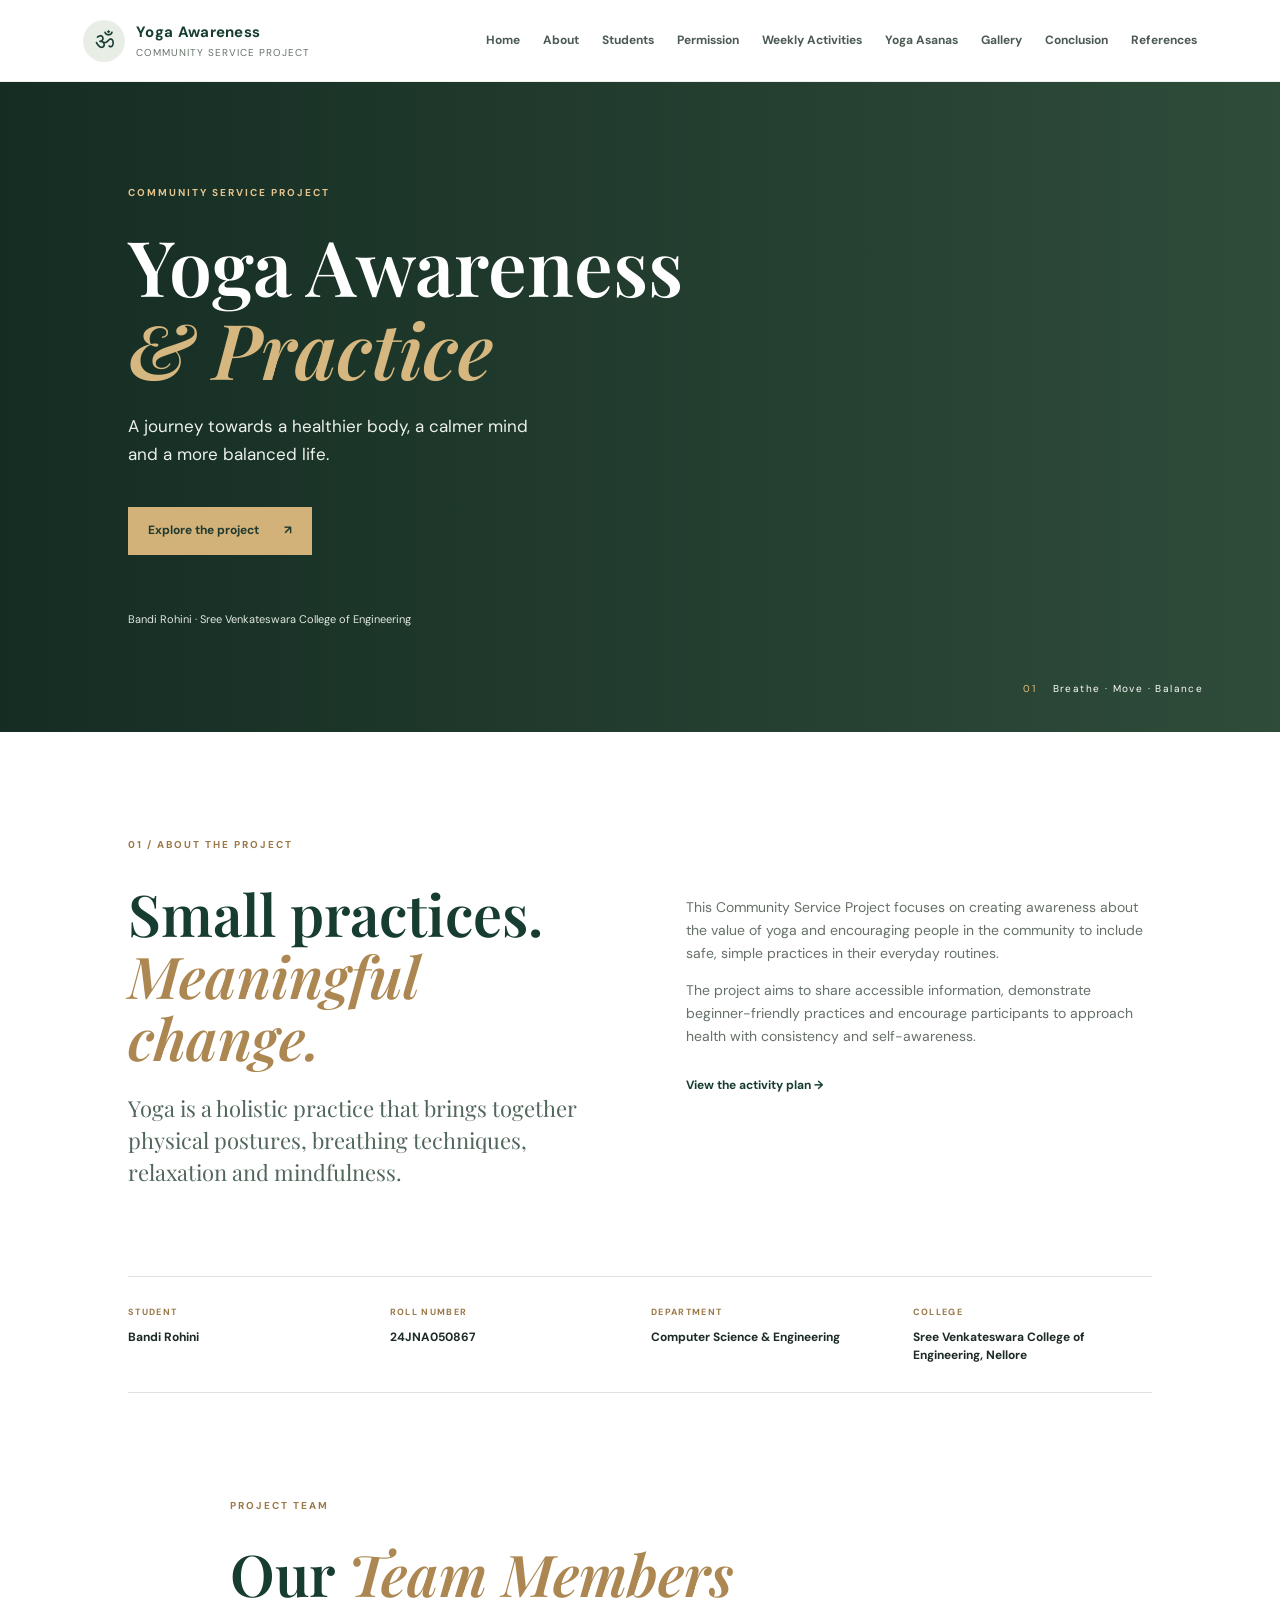
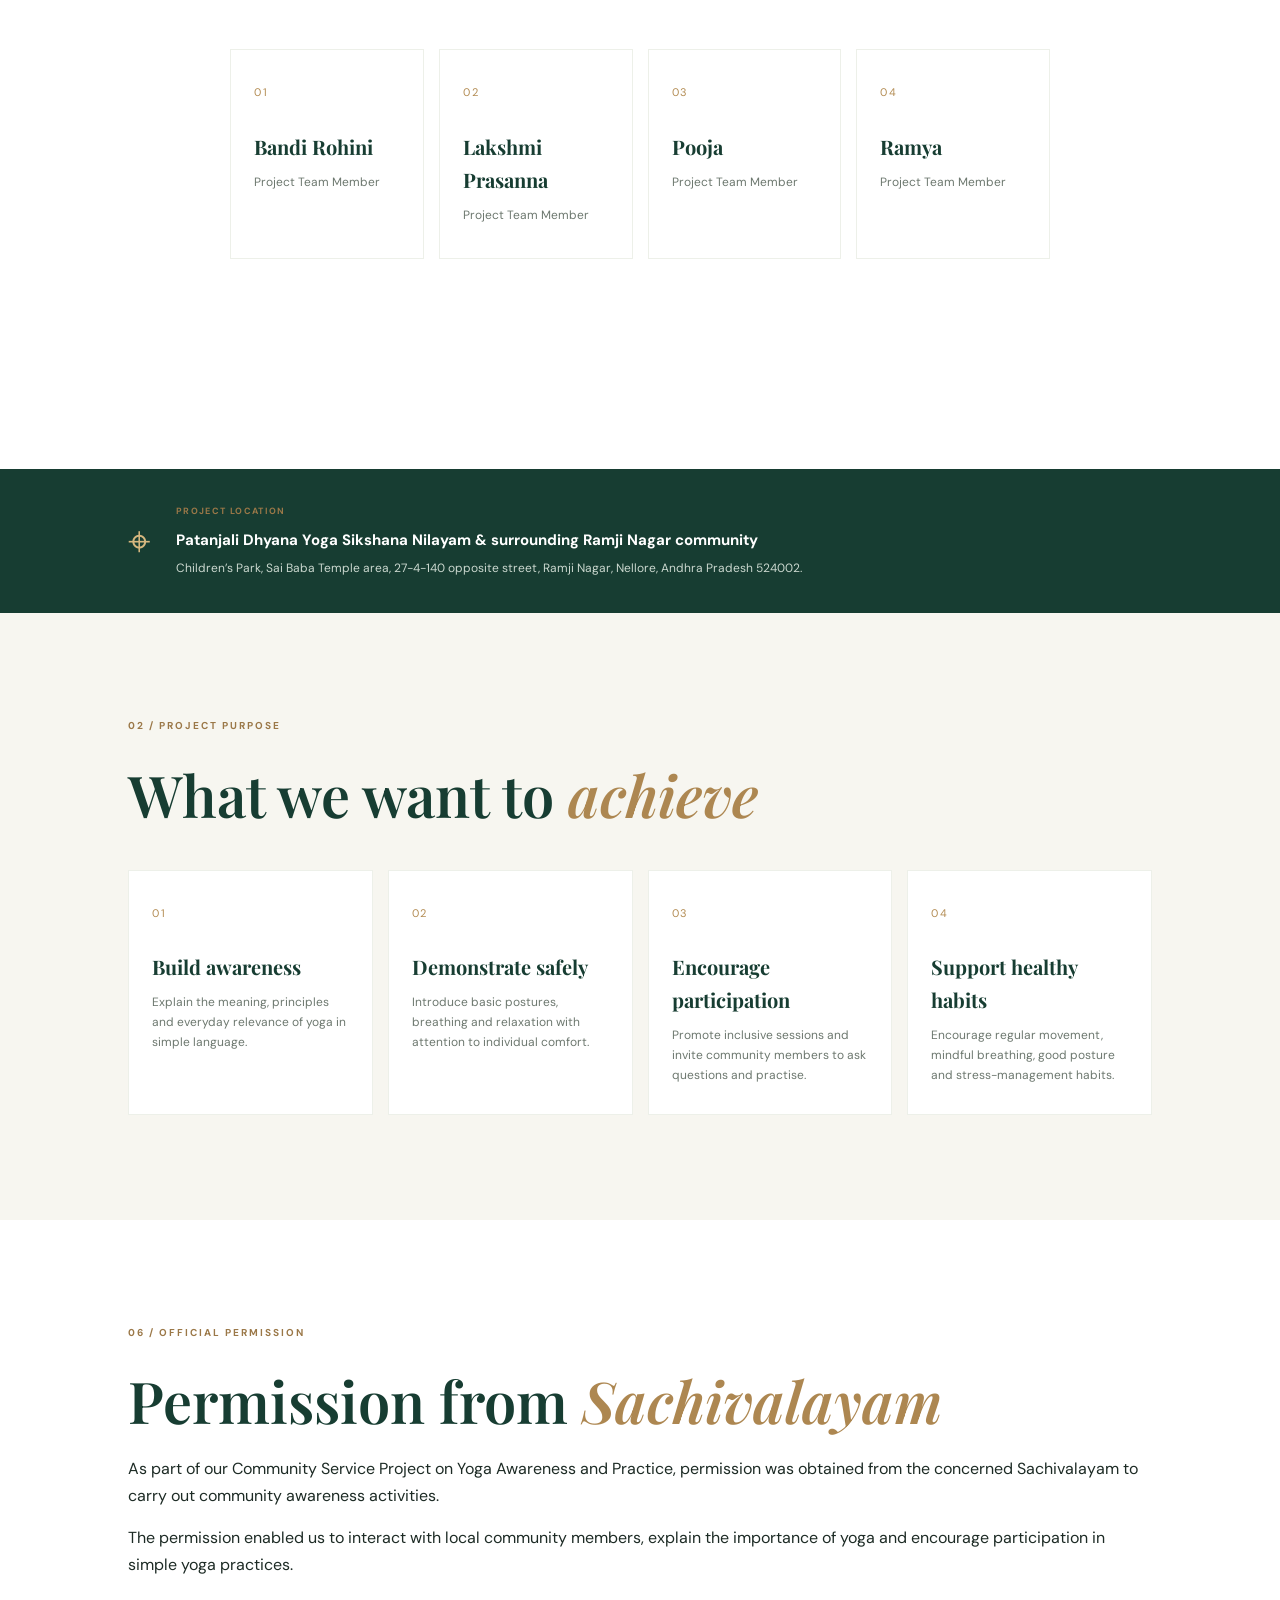
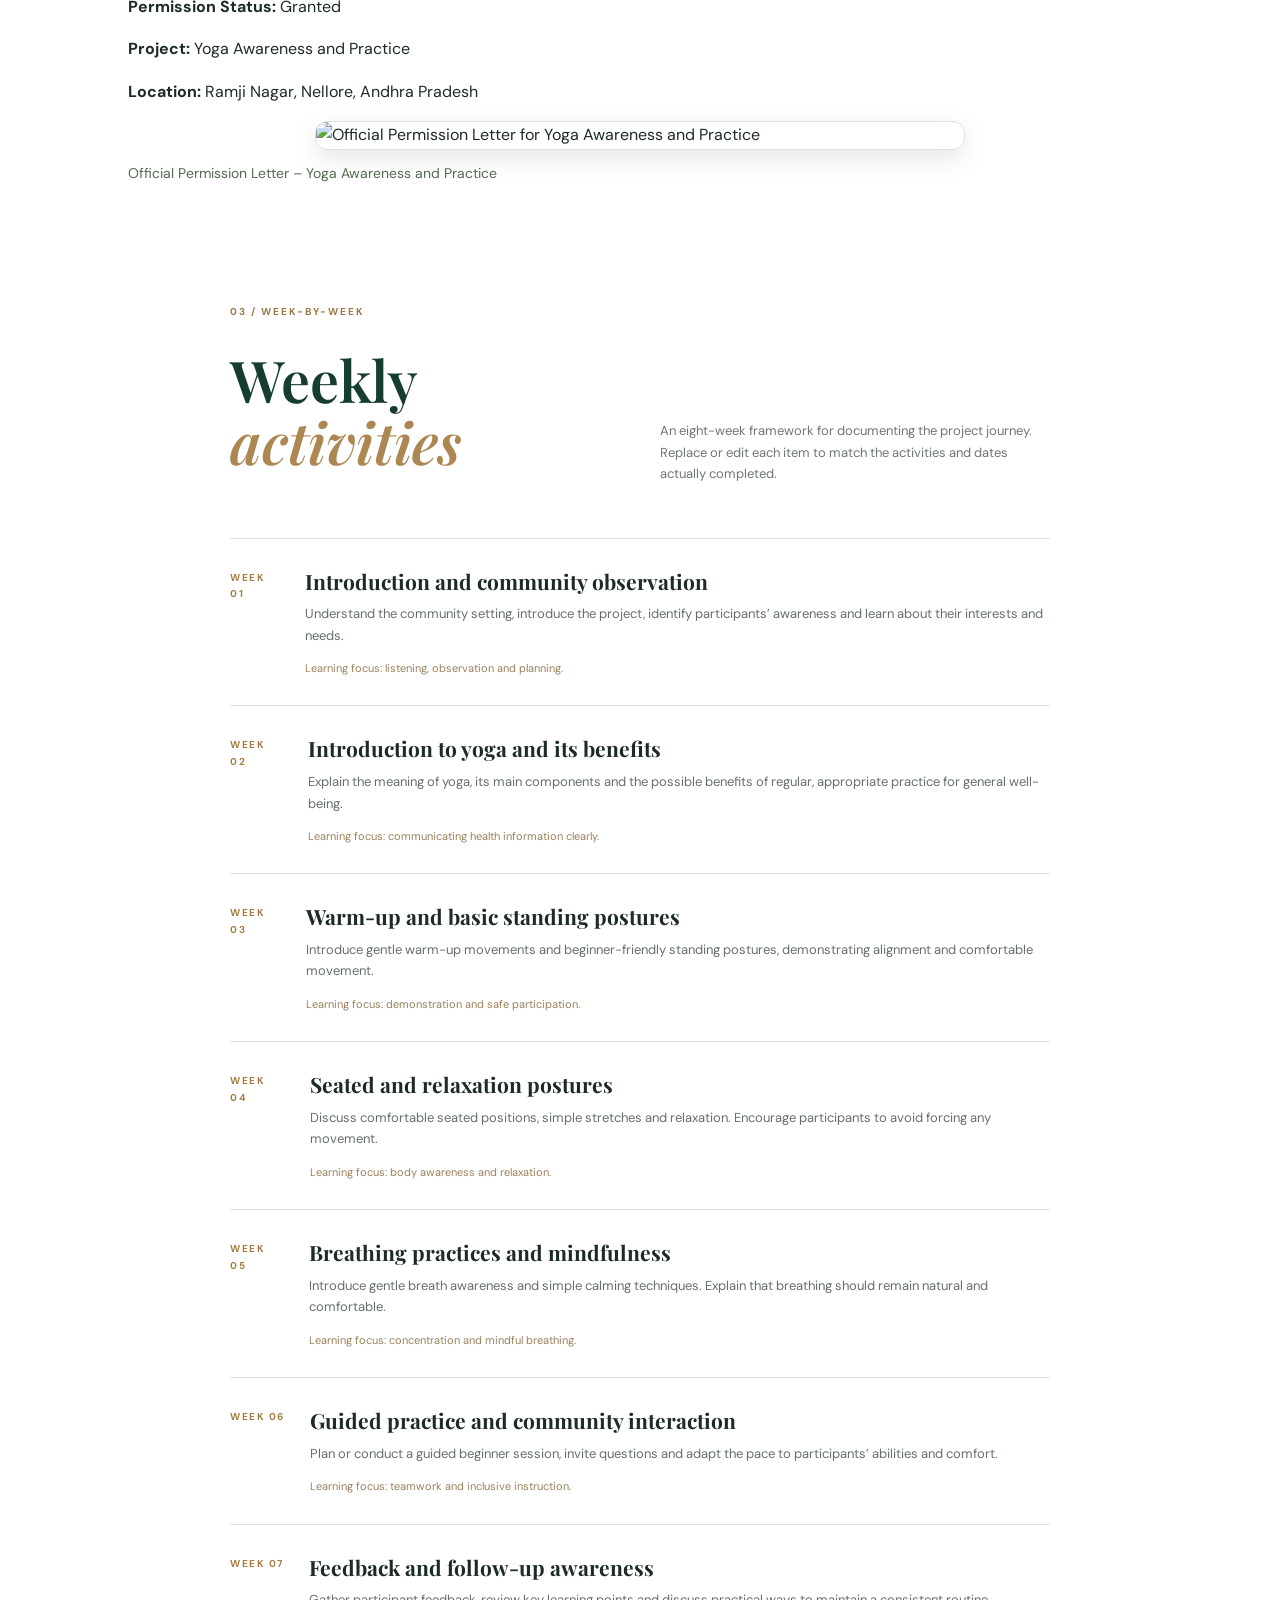
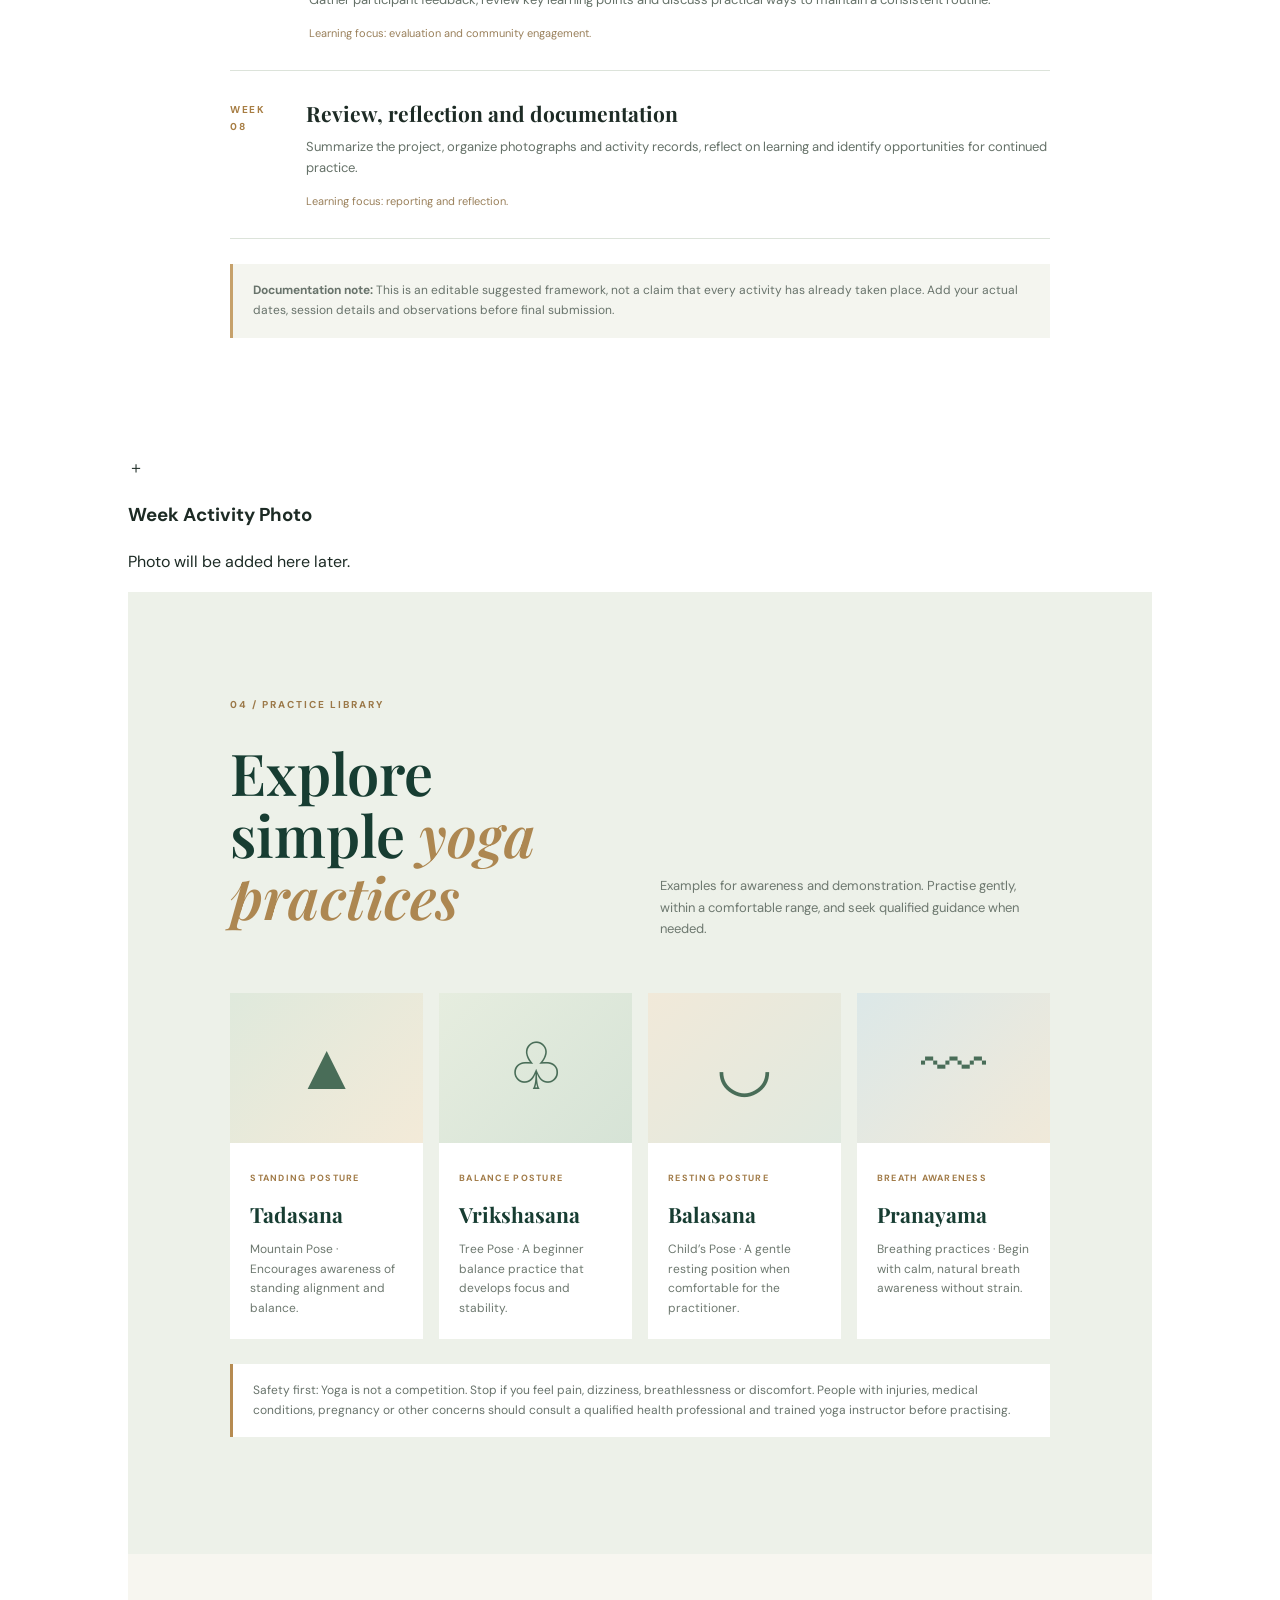
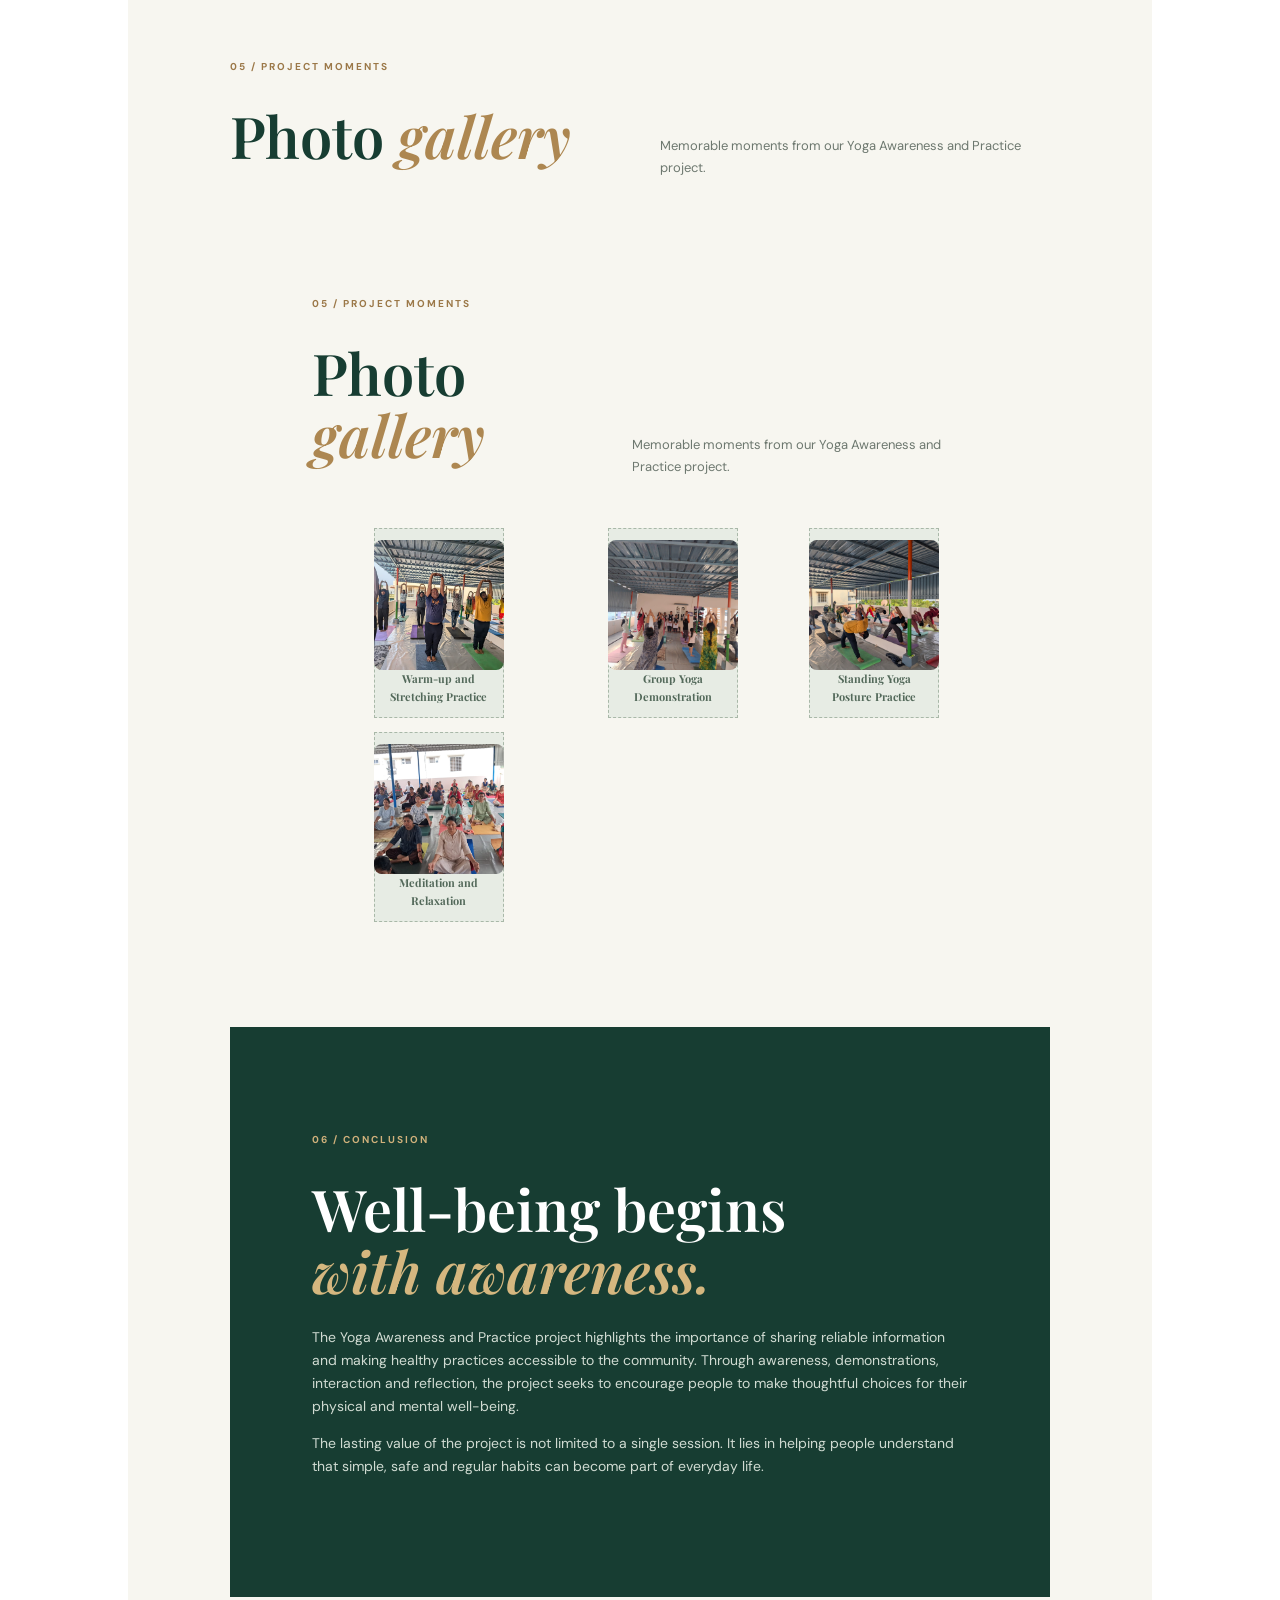
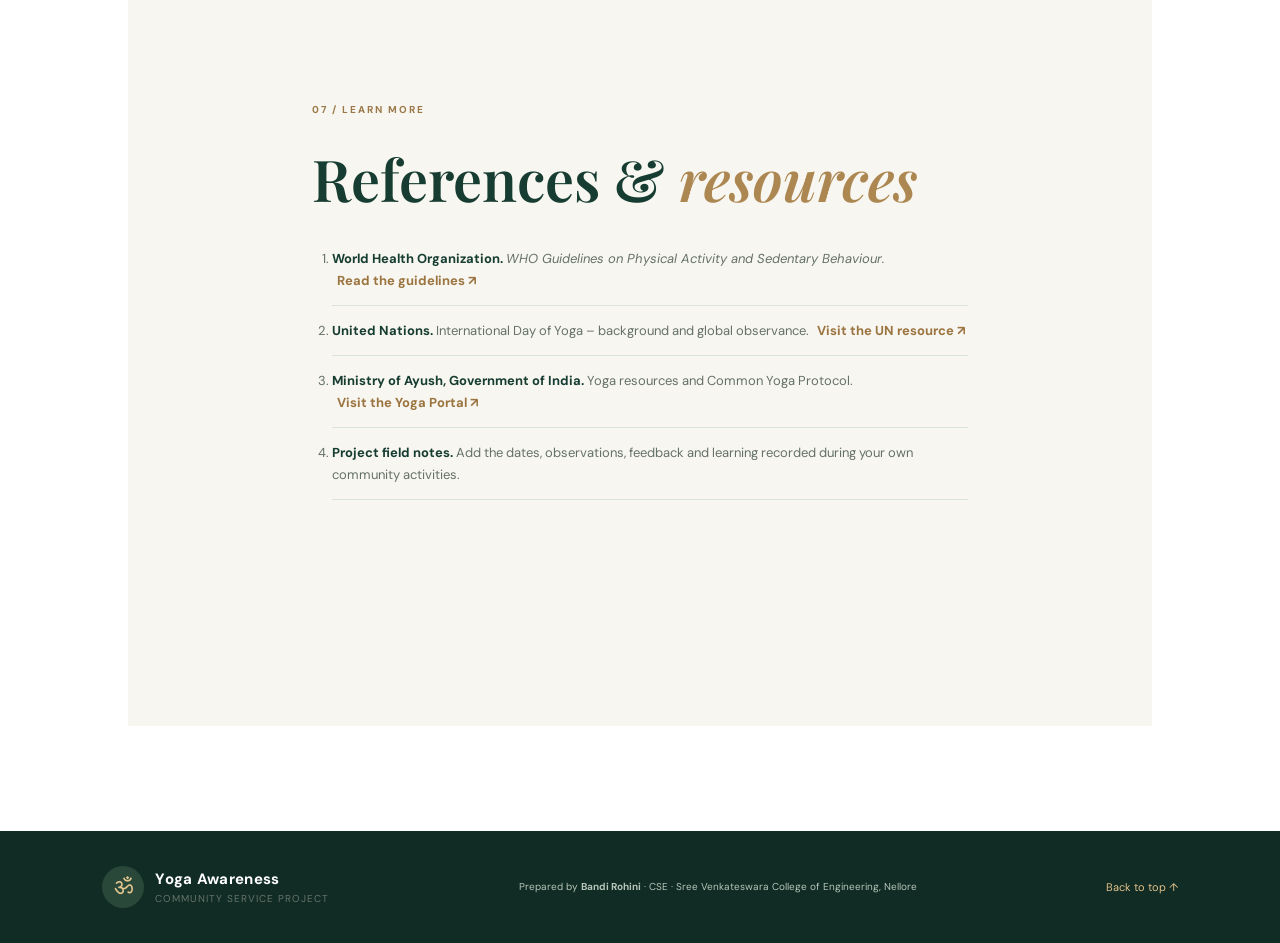
==== commit e5b5da5e: "Update index.html" ====
--- a/index.html
+++ b/index.html
@@ -240,6 +240,13 @@
     This is an editable suggested framework, not a claim that every activity has already taken place. Add your actual dates, session details and observations before final submission.
   </p>
 </section>
+    <div class="week-photo">
+  <div class="photo-placeholder">
+    <span>＋</span>
+    <h3>Week Activity Photo</h3>
+    <p>Photo will be added here later.</p>
+  </div>
+</div>
     <section class="asana-section section" id="asanas">
       <div class="section-kicker">04 / PRACTICE LIBRARY</div>
       <div class="section-heading"><h2>Explore simple <em>yoga practices</em></h2><p>Examples for awareness and demonstration. Practise gently, within a comfortable range, and seek qualified guidance when needed.</p></div>
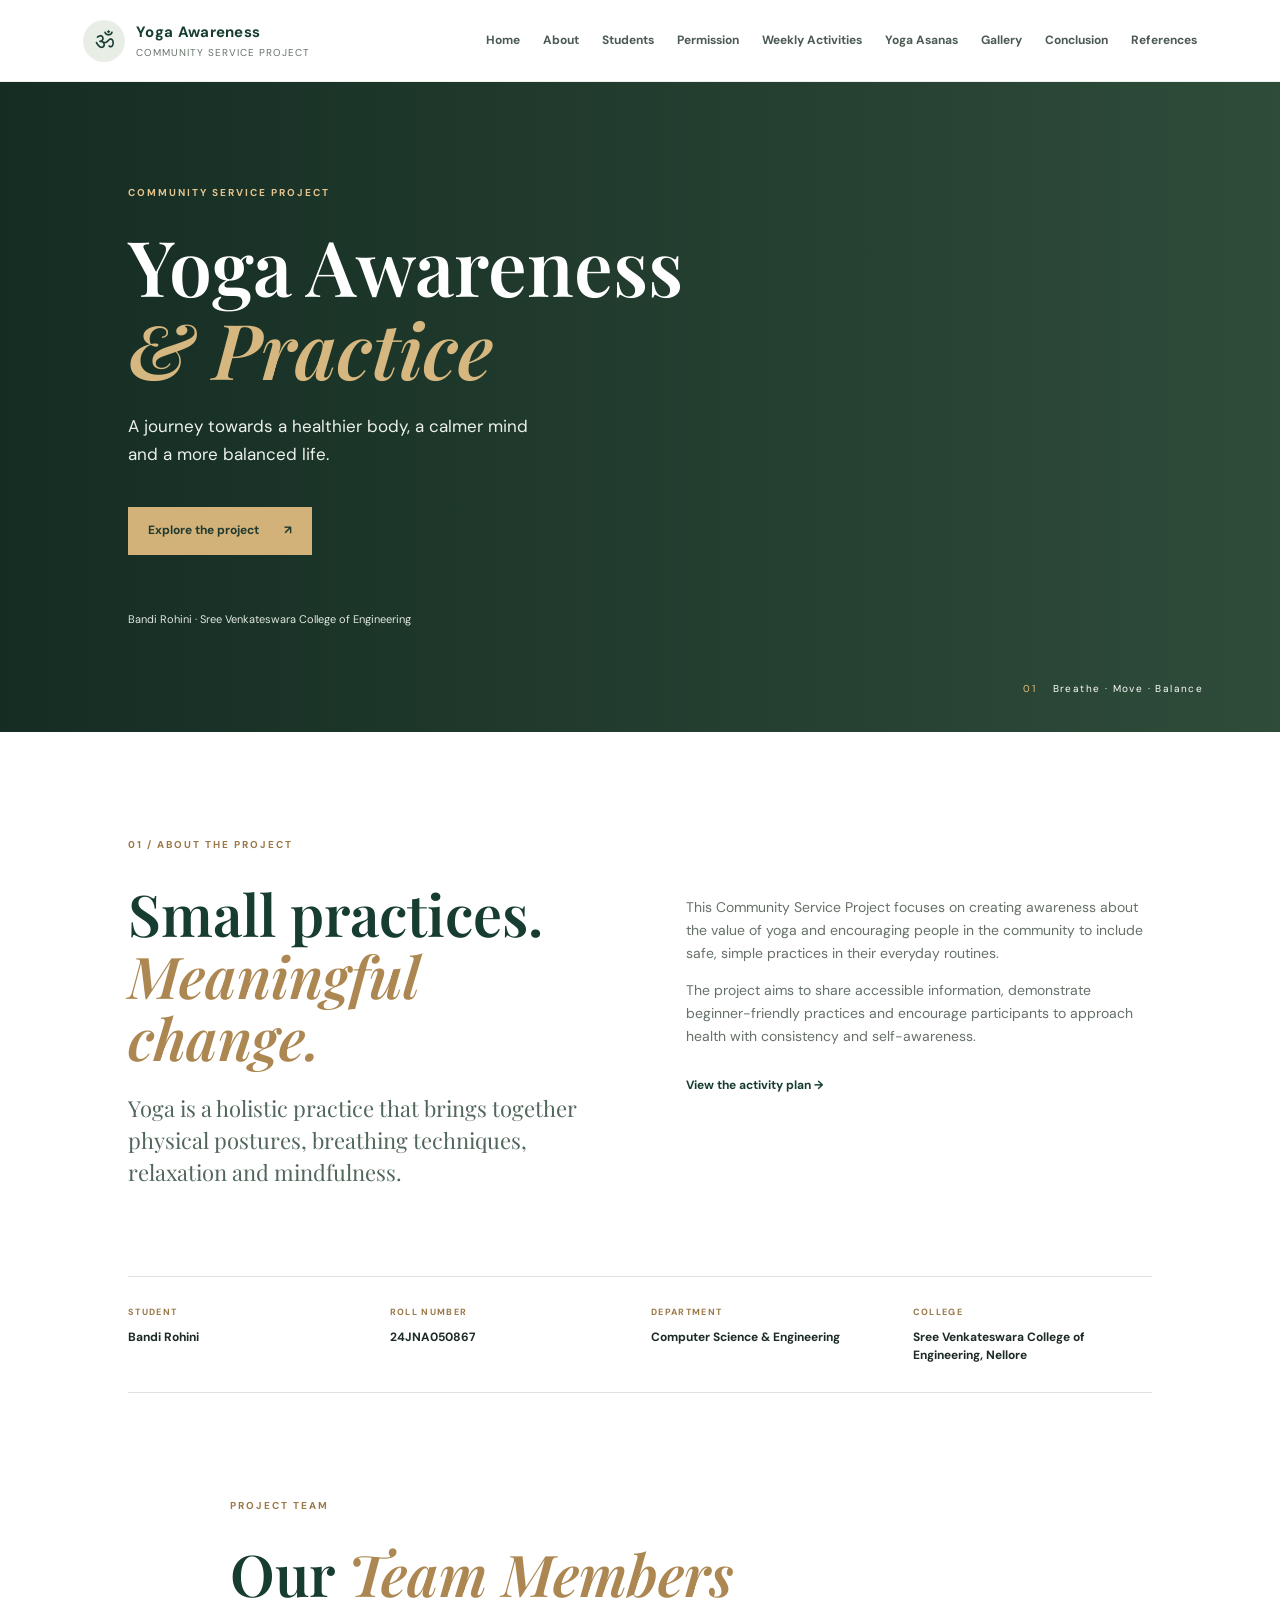
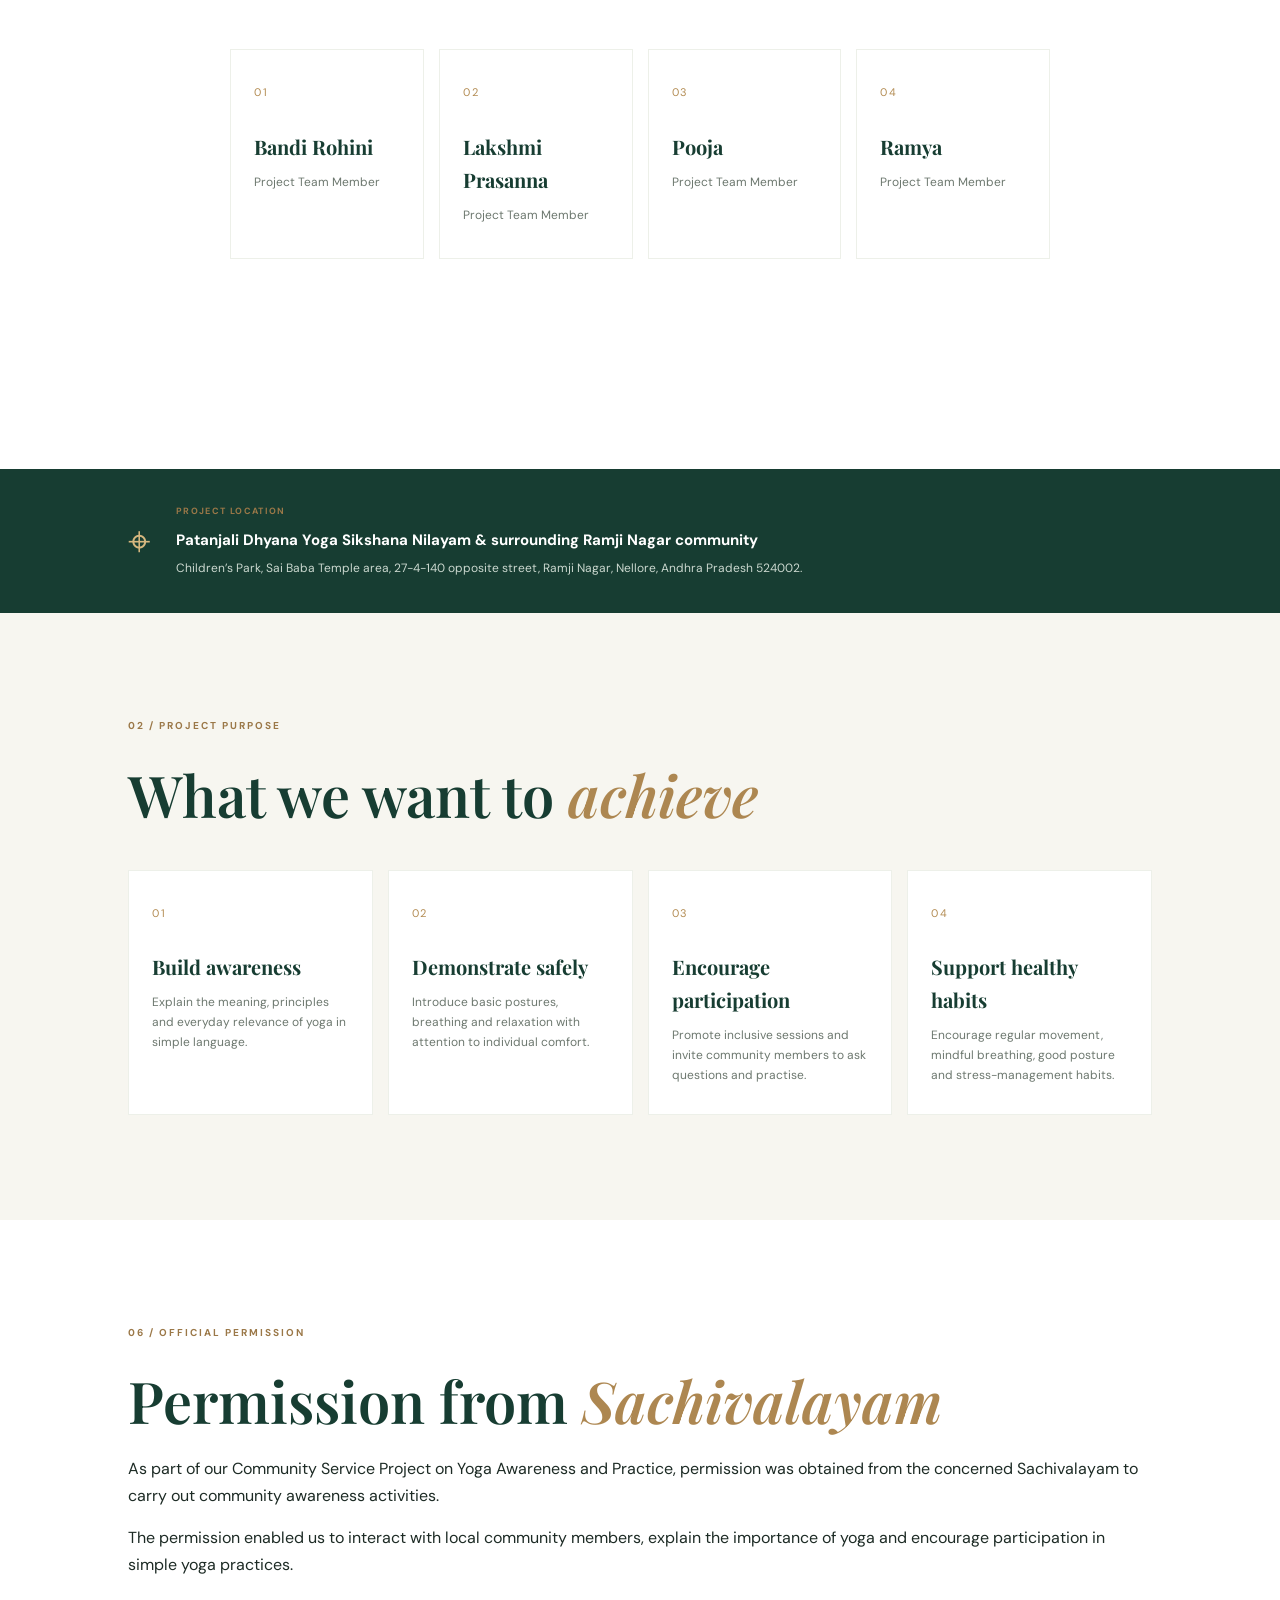
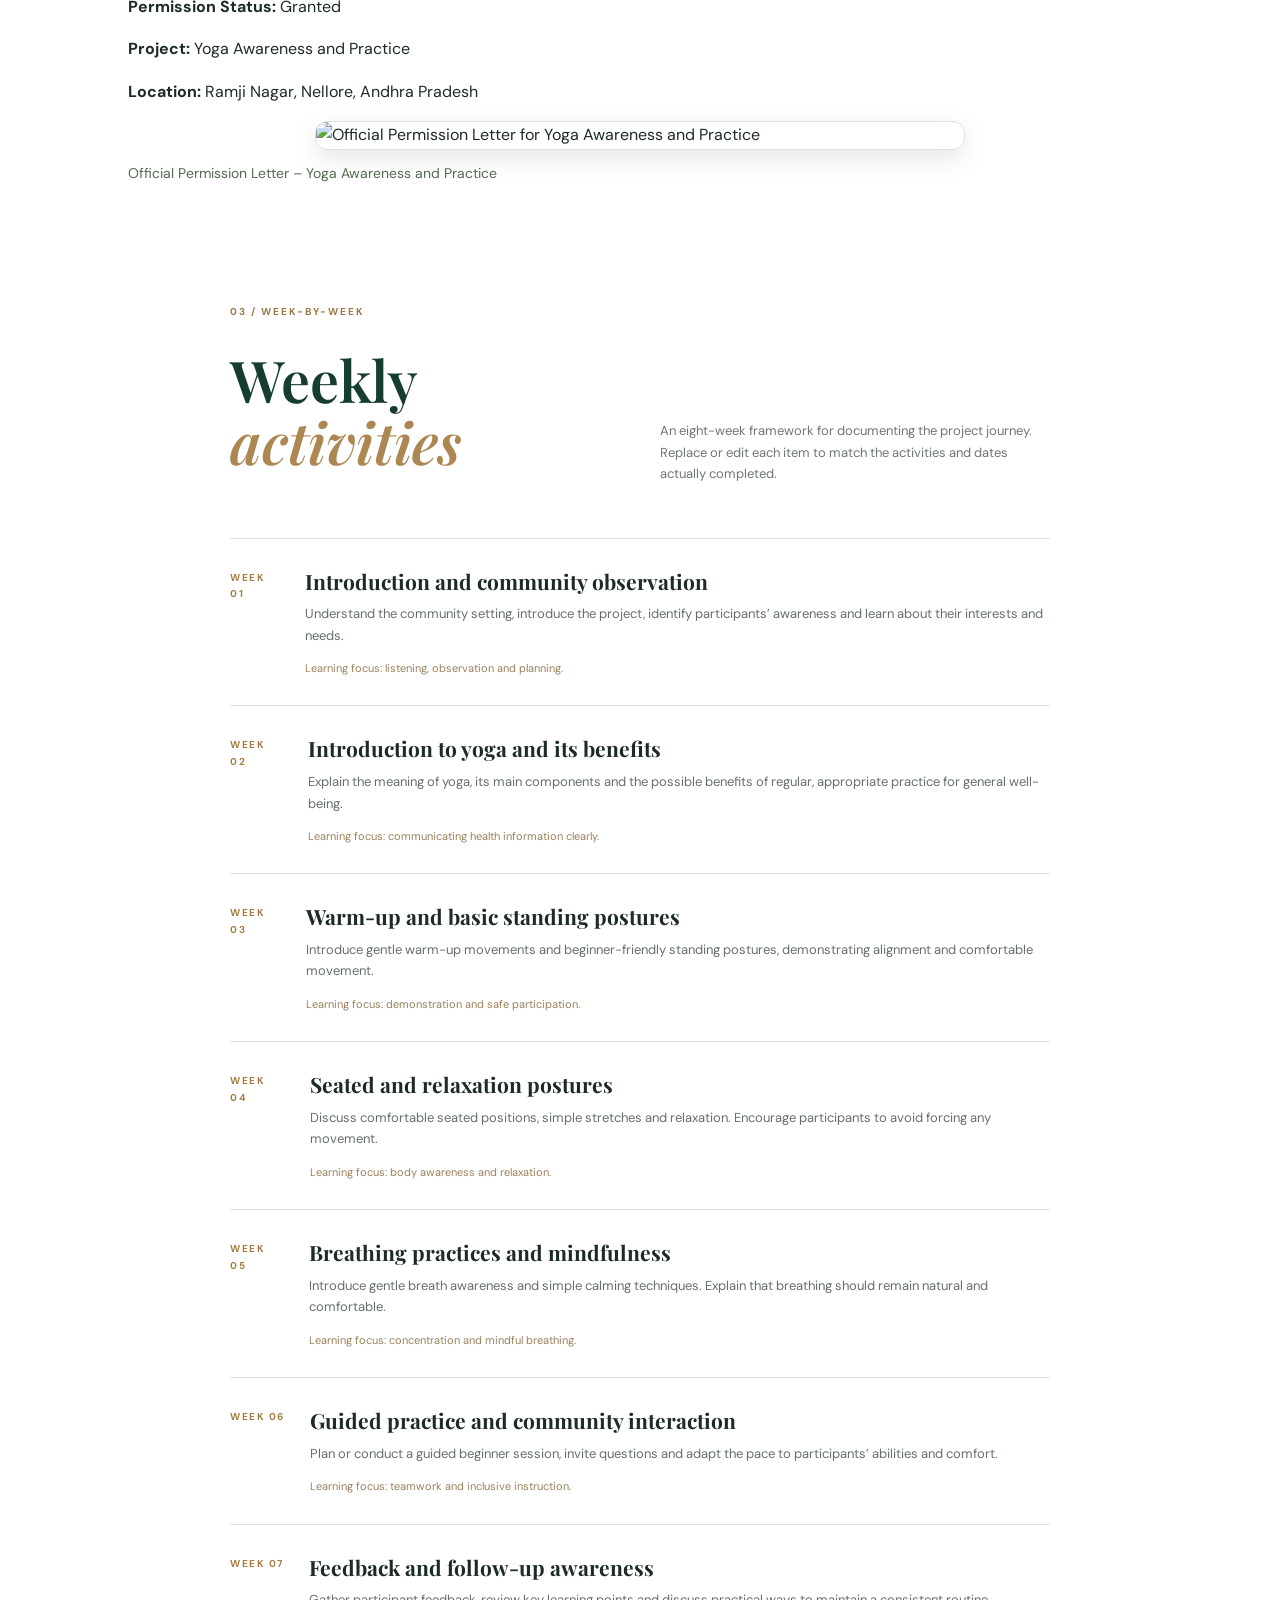
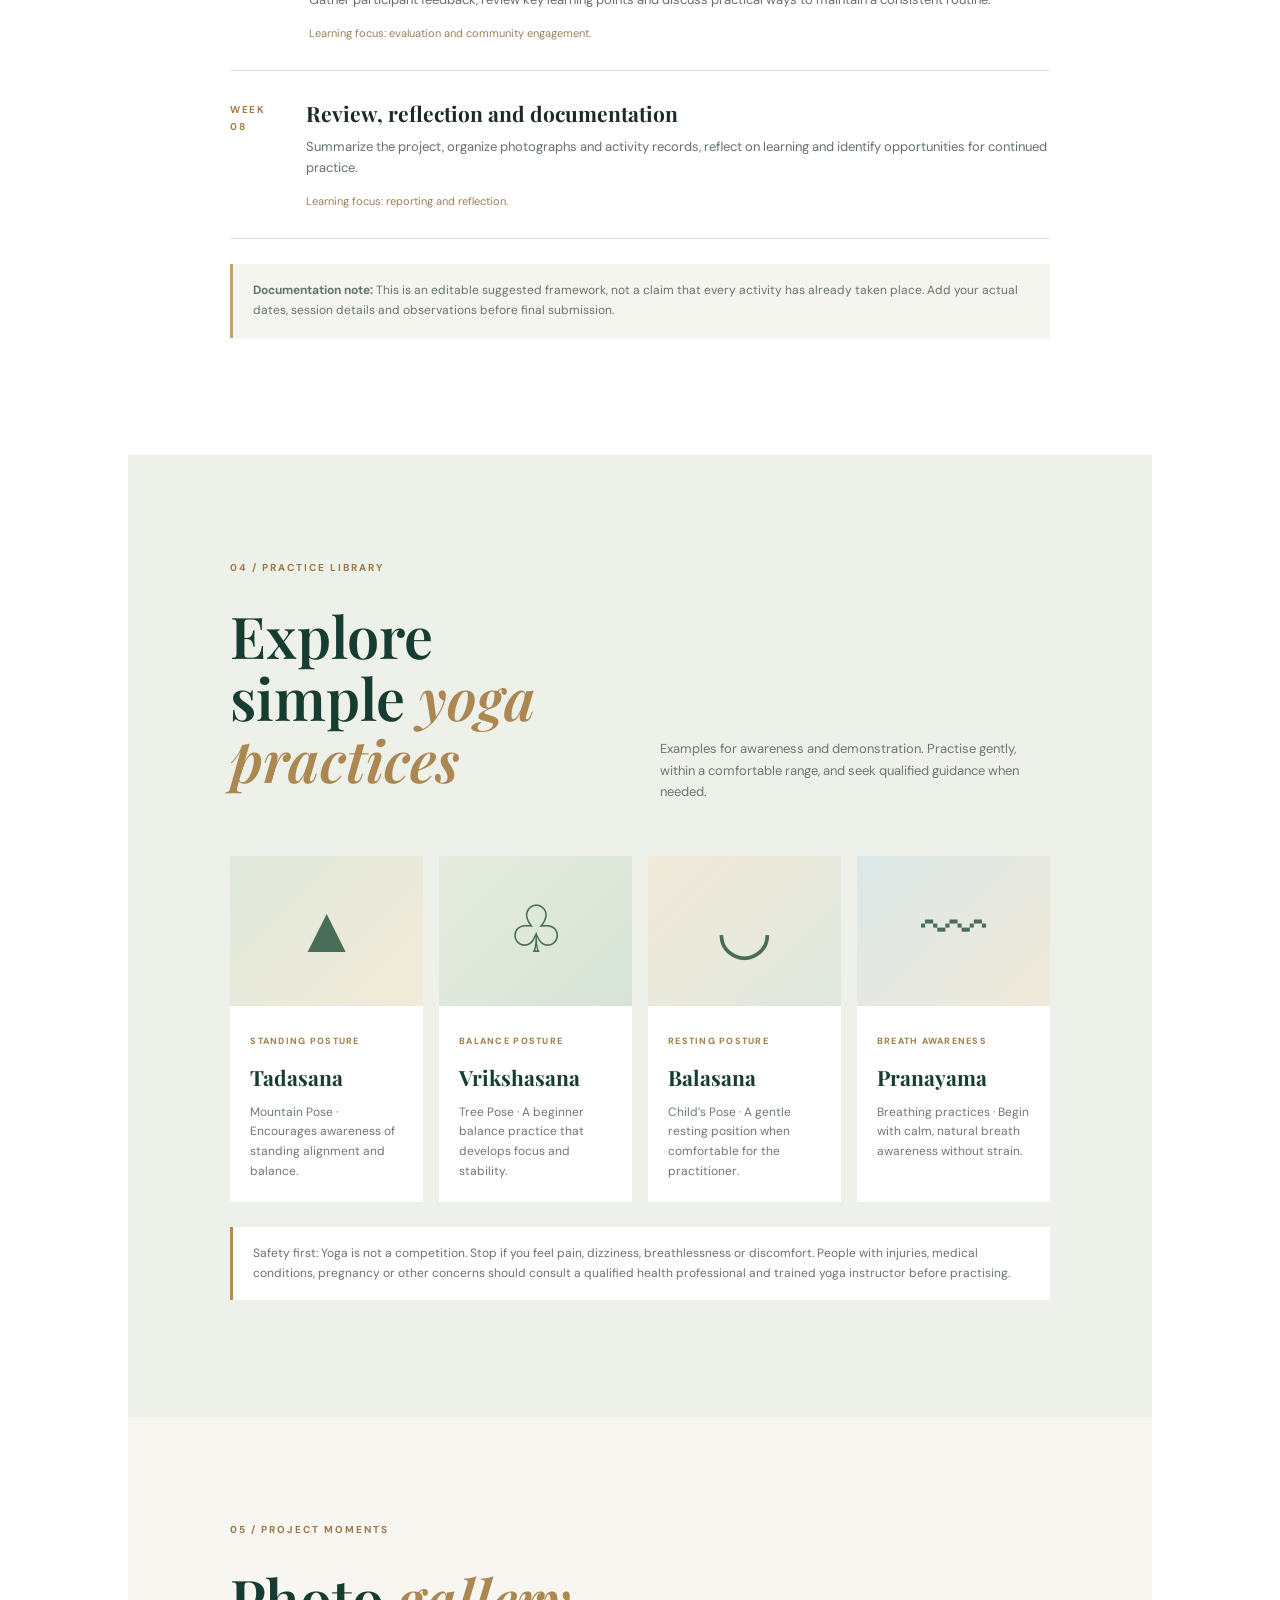
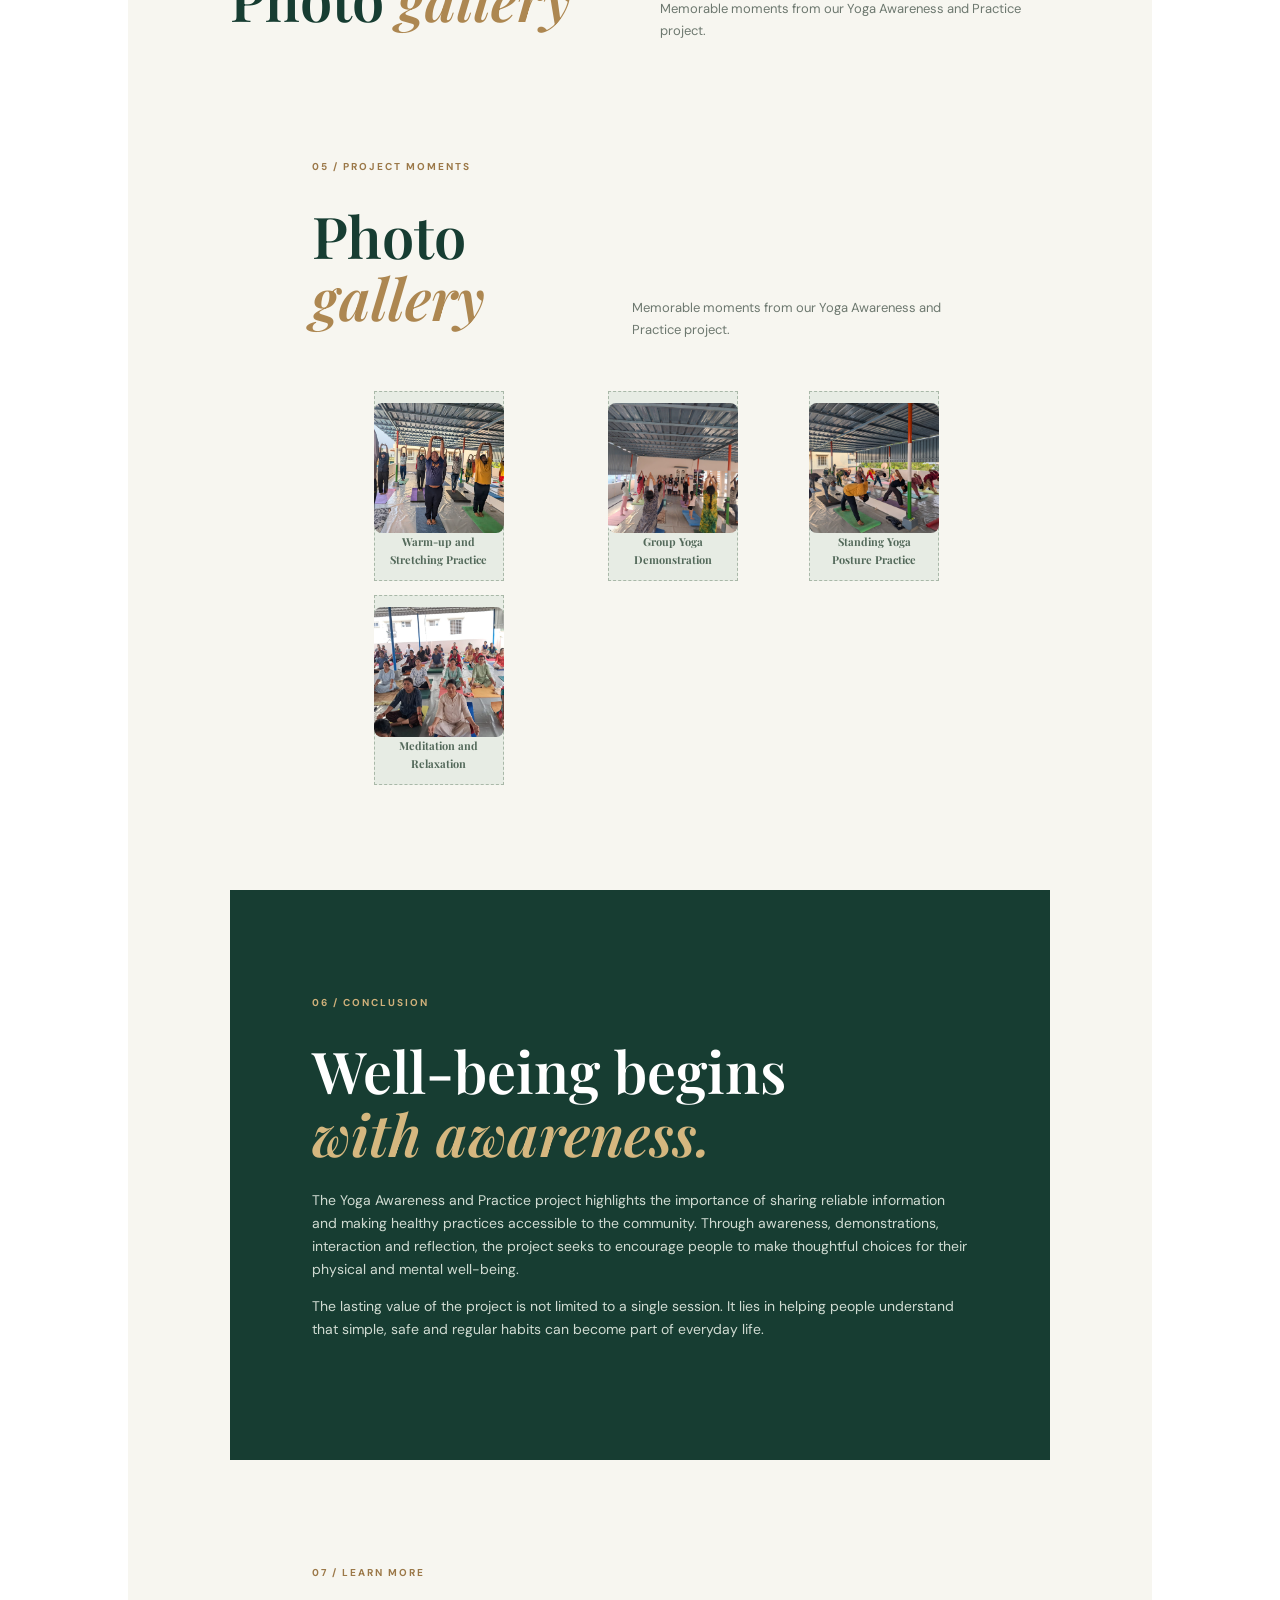
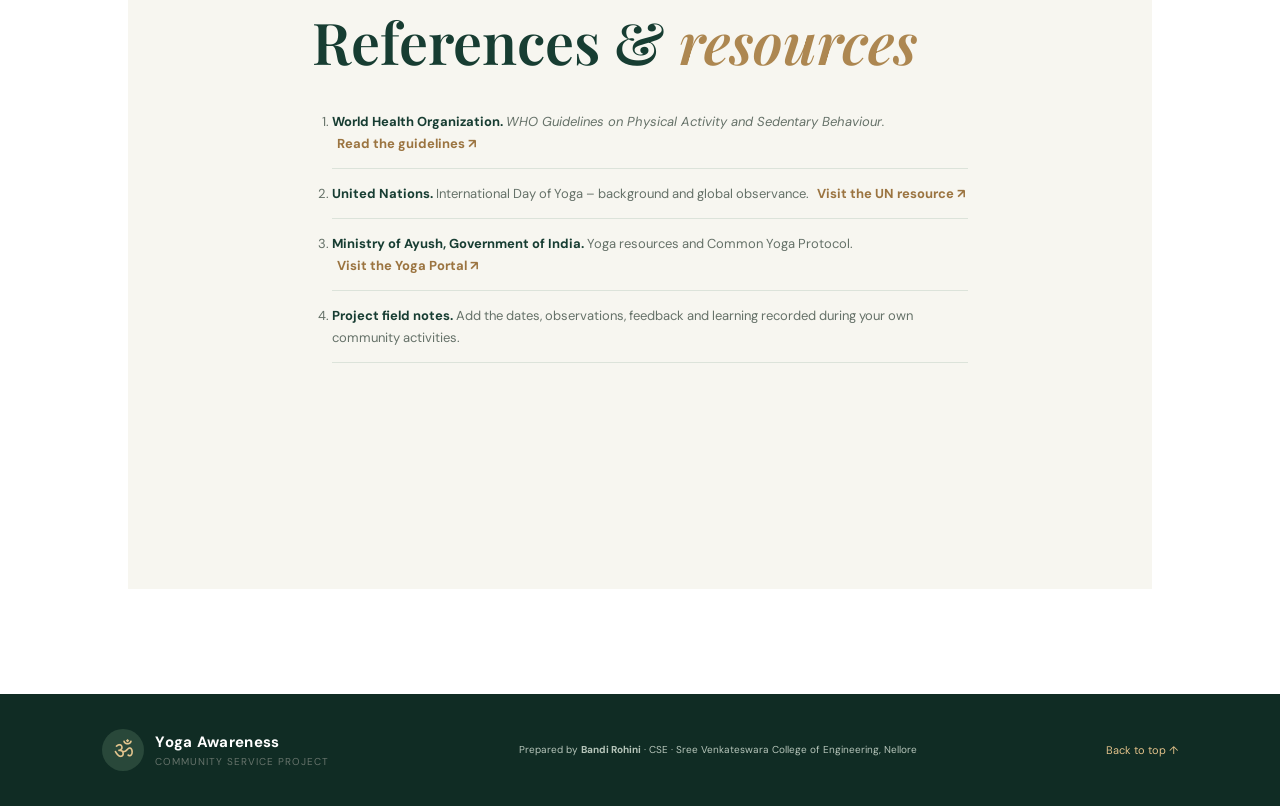
==== commit 476543d9: "Remove week photo section from index.html Removed the week photo section from the index.html file." ====
--- a/index.html
+++ b/index.html
@@ -240,12 +240,7 @@
     This is an editable suggested framework, not a claim that every activity has already taken place. Add your actual dates, session details and observations before final submission.
   </p>
 </section>
-    <div class="week-photo">
-  <div class="photo-placeholder">
-    <span>＋</span>
-    <h3>Week Activity Photo</h3>
-    <p>Photo will be added here later.</p>
-  </div>
+    
 </div>
     <section class="asana-section section" id="asanas">
       <div class="section-kicker">04 / PRACTICE LIBRARY</div>
--- a/style.css
+++ b/style.css
@@ -110,3 +110,33 @@
   color: #536b50;
   font-size: 14px;
 }
+.week-photo {
+  margin: 35px auto;
+  max-width: 650px;
+}
+
+.photo-placeholder {
+  min-height: 280px;
+  border: 2px dashed #a5b99c;
+  border-radius: 12px;
+  background: #f4f7f1;
+  display: flex;
+  flex-direction: column;
+  align-items: center;
+  justify-content: center;
+  text-align: center;
+  color: #536b50;
+  padding: 25px;
+}
+
+.photo-placeholder span {
+  font-size: 45px;
+}
+
+.photo-placeholder h3 {
+  margin: 10px 0;
+}
+
+.photo-placeholder p {
+  font-size: 14px;
+}
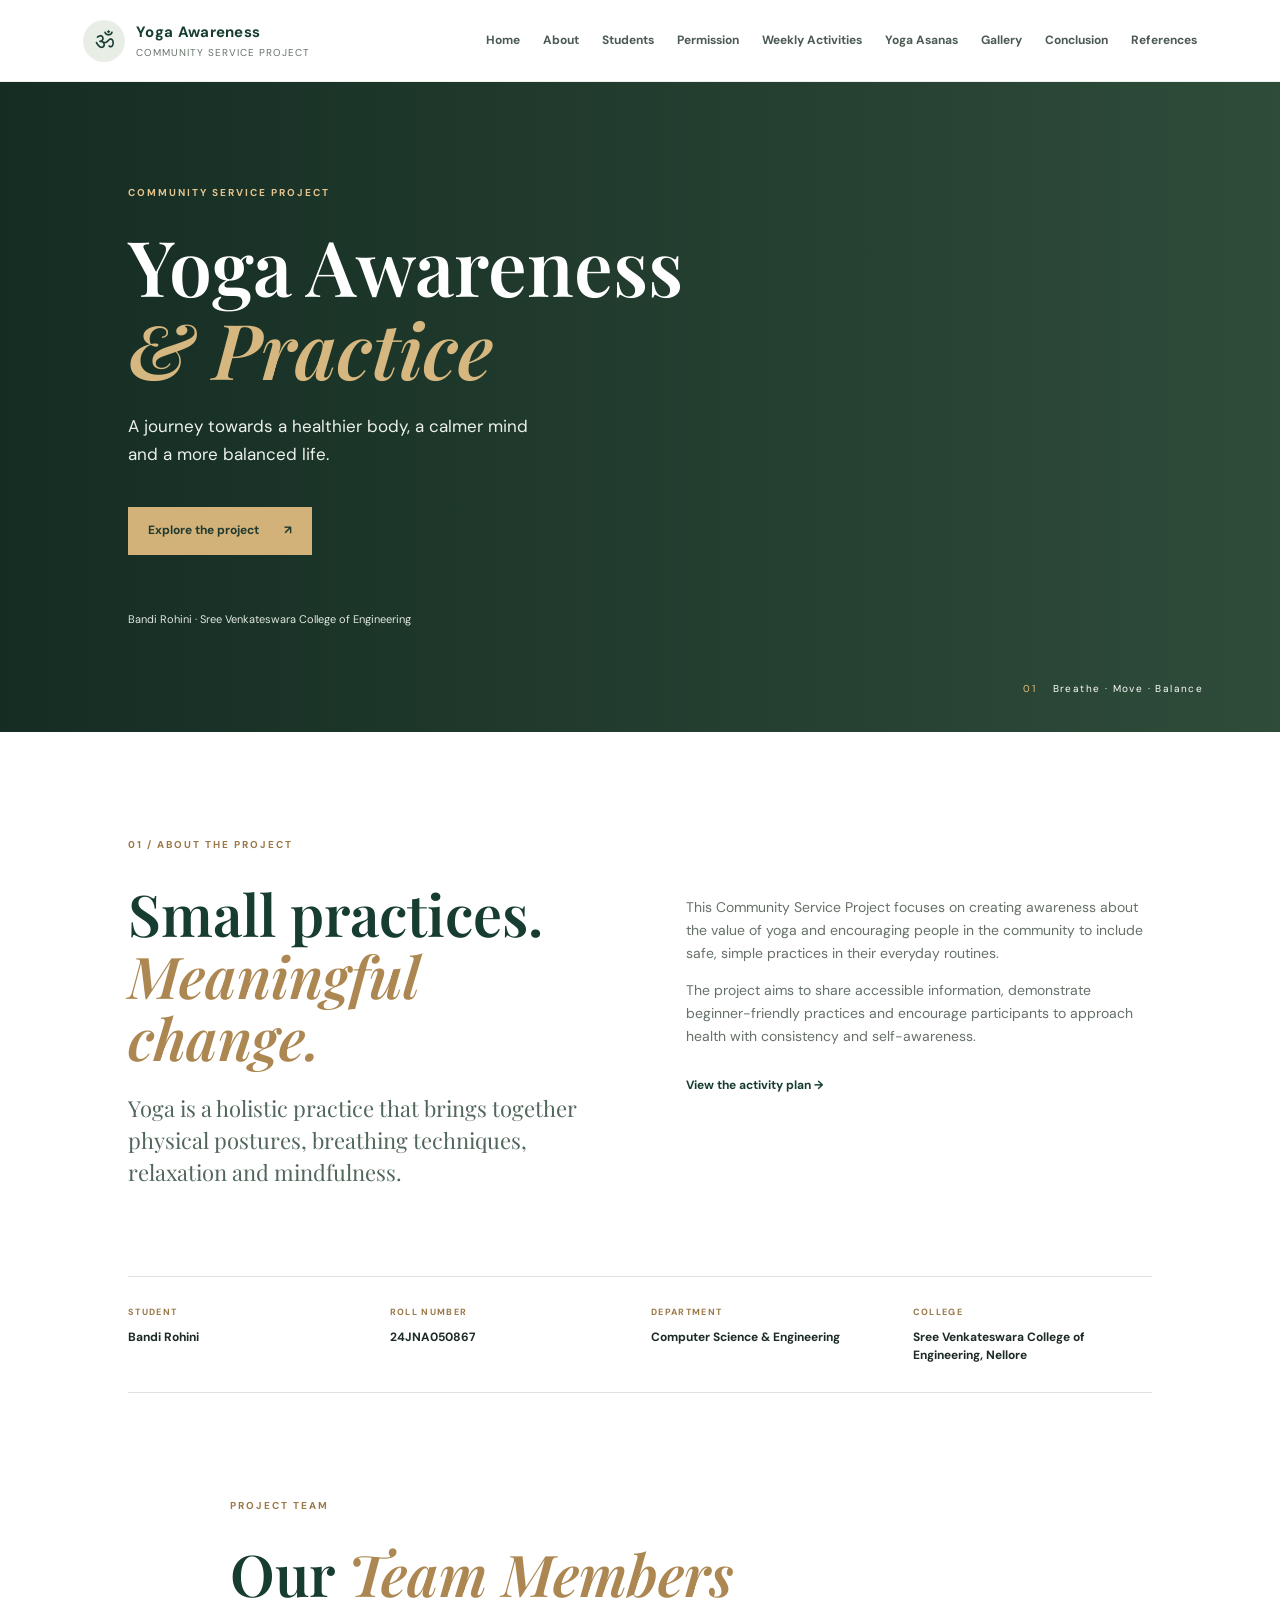
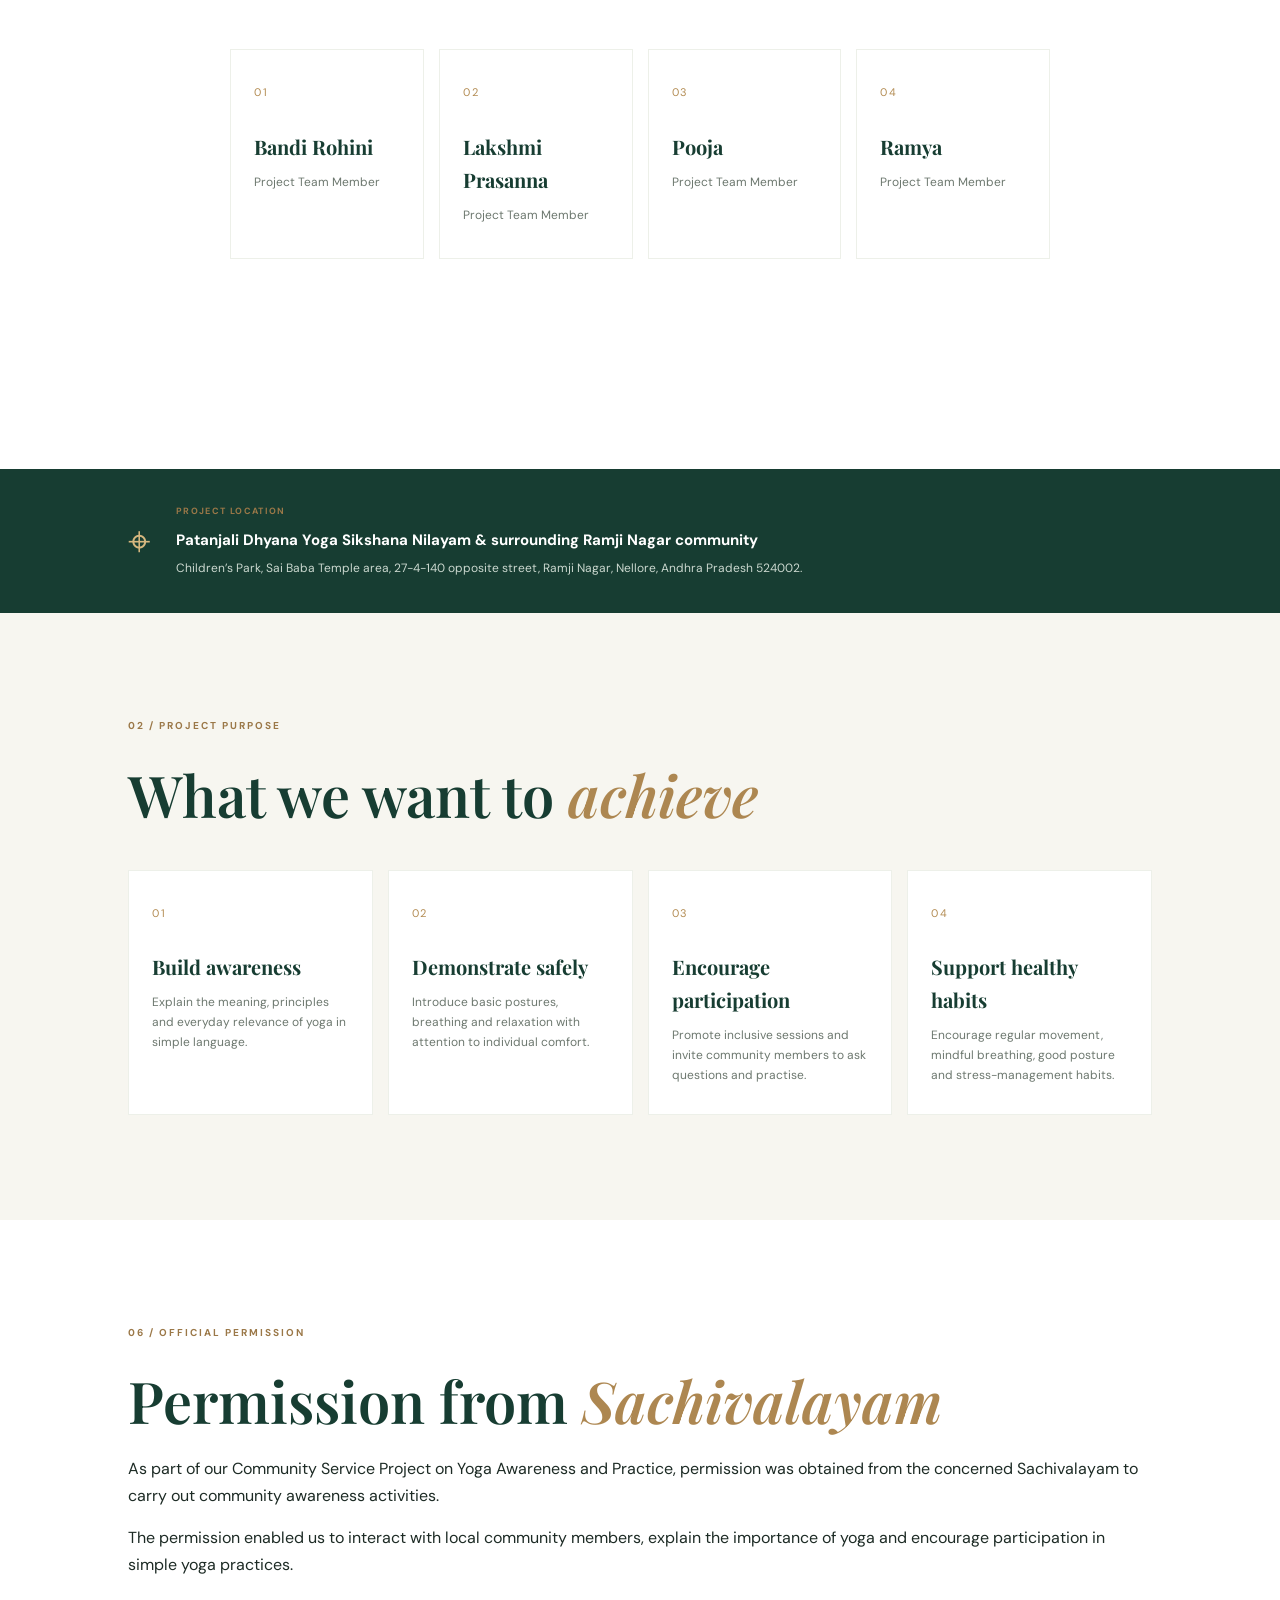
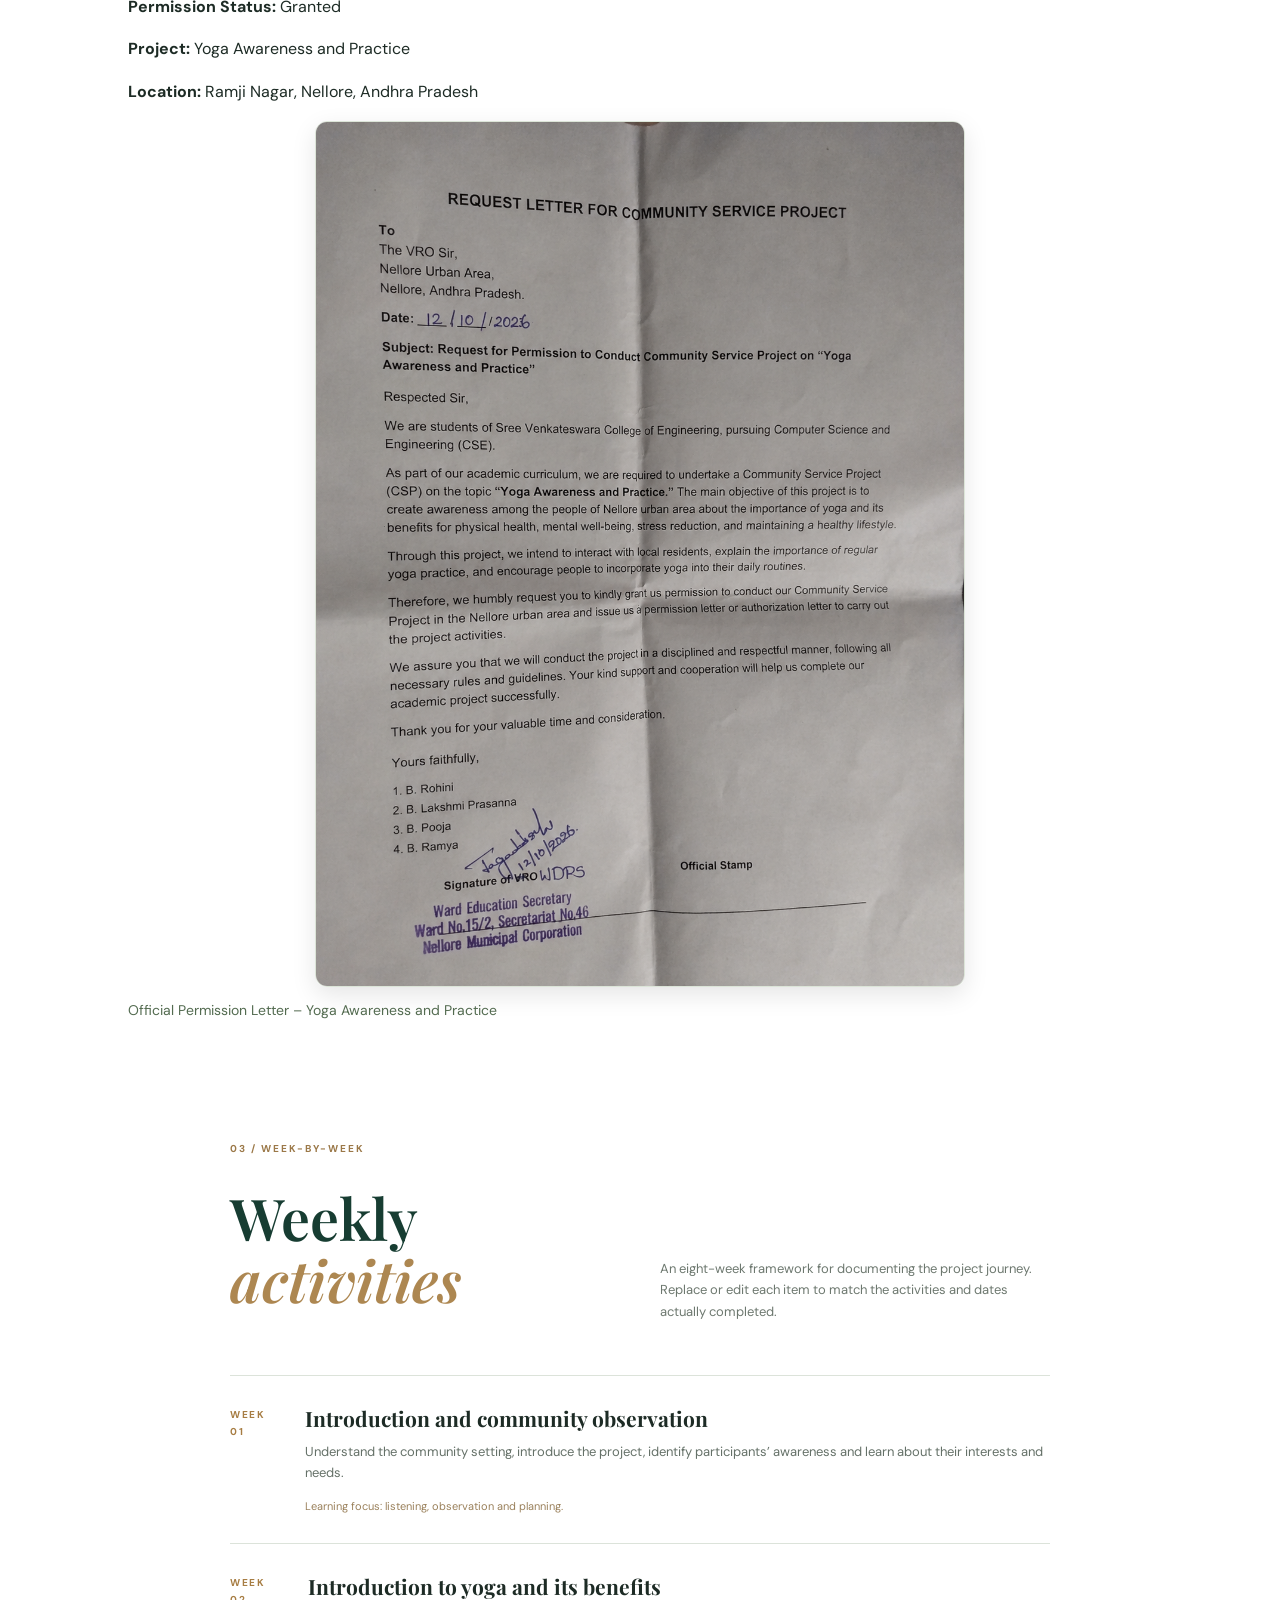
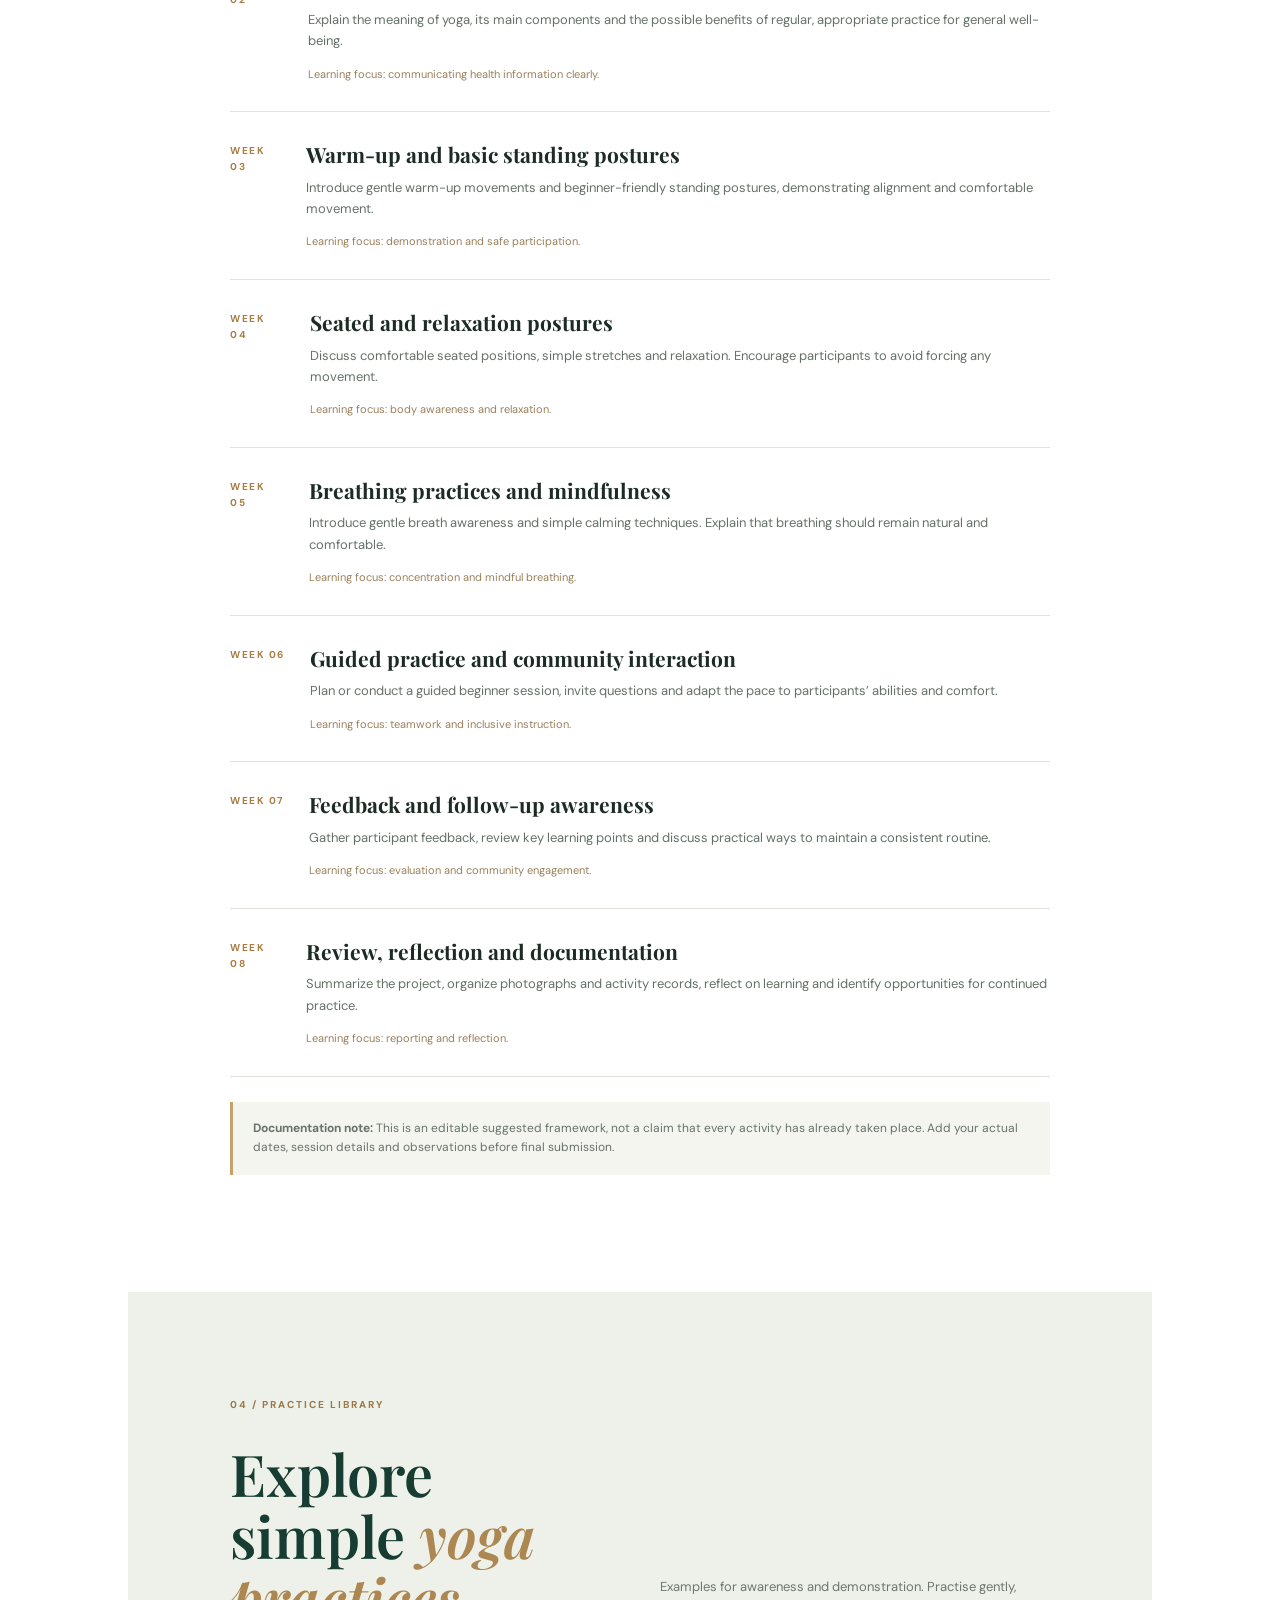
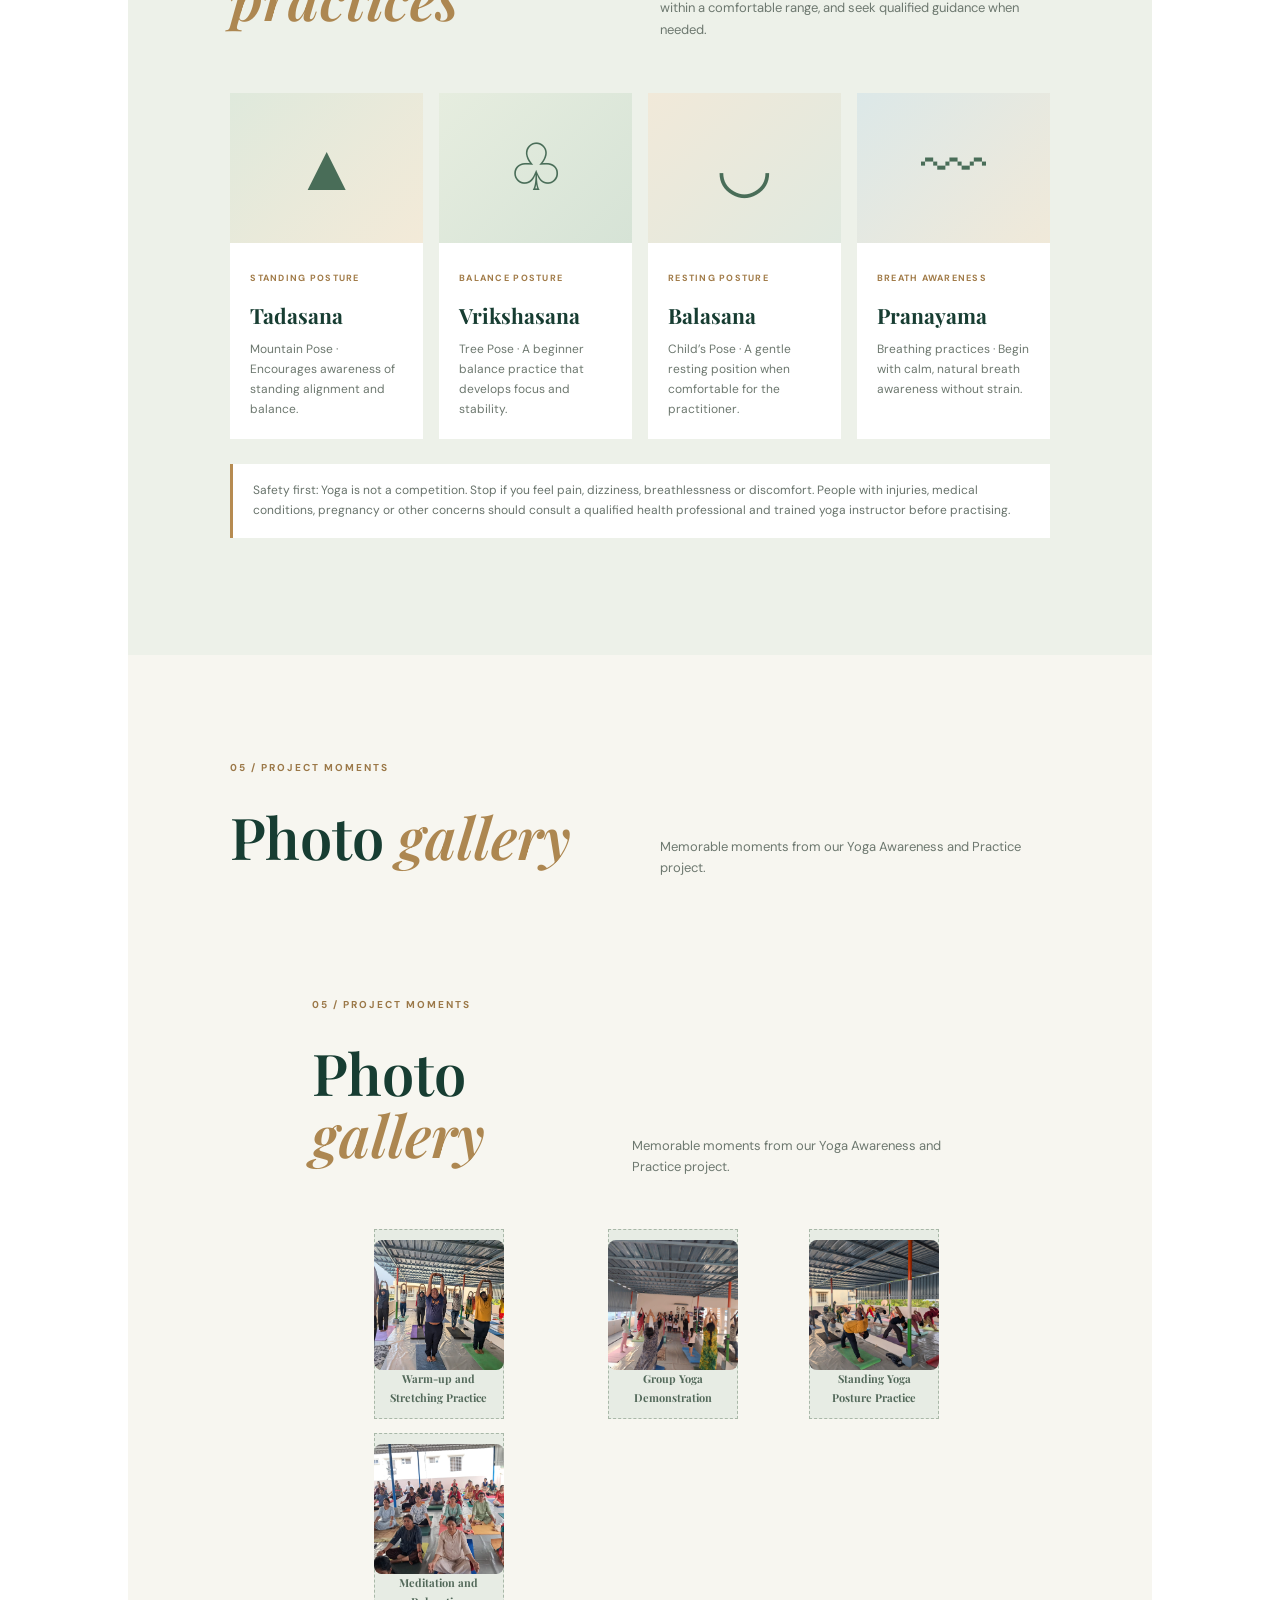
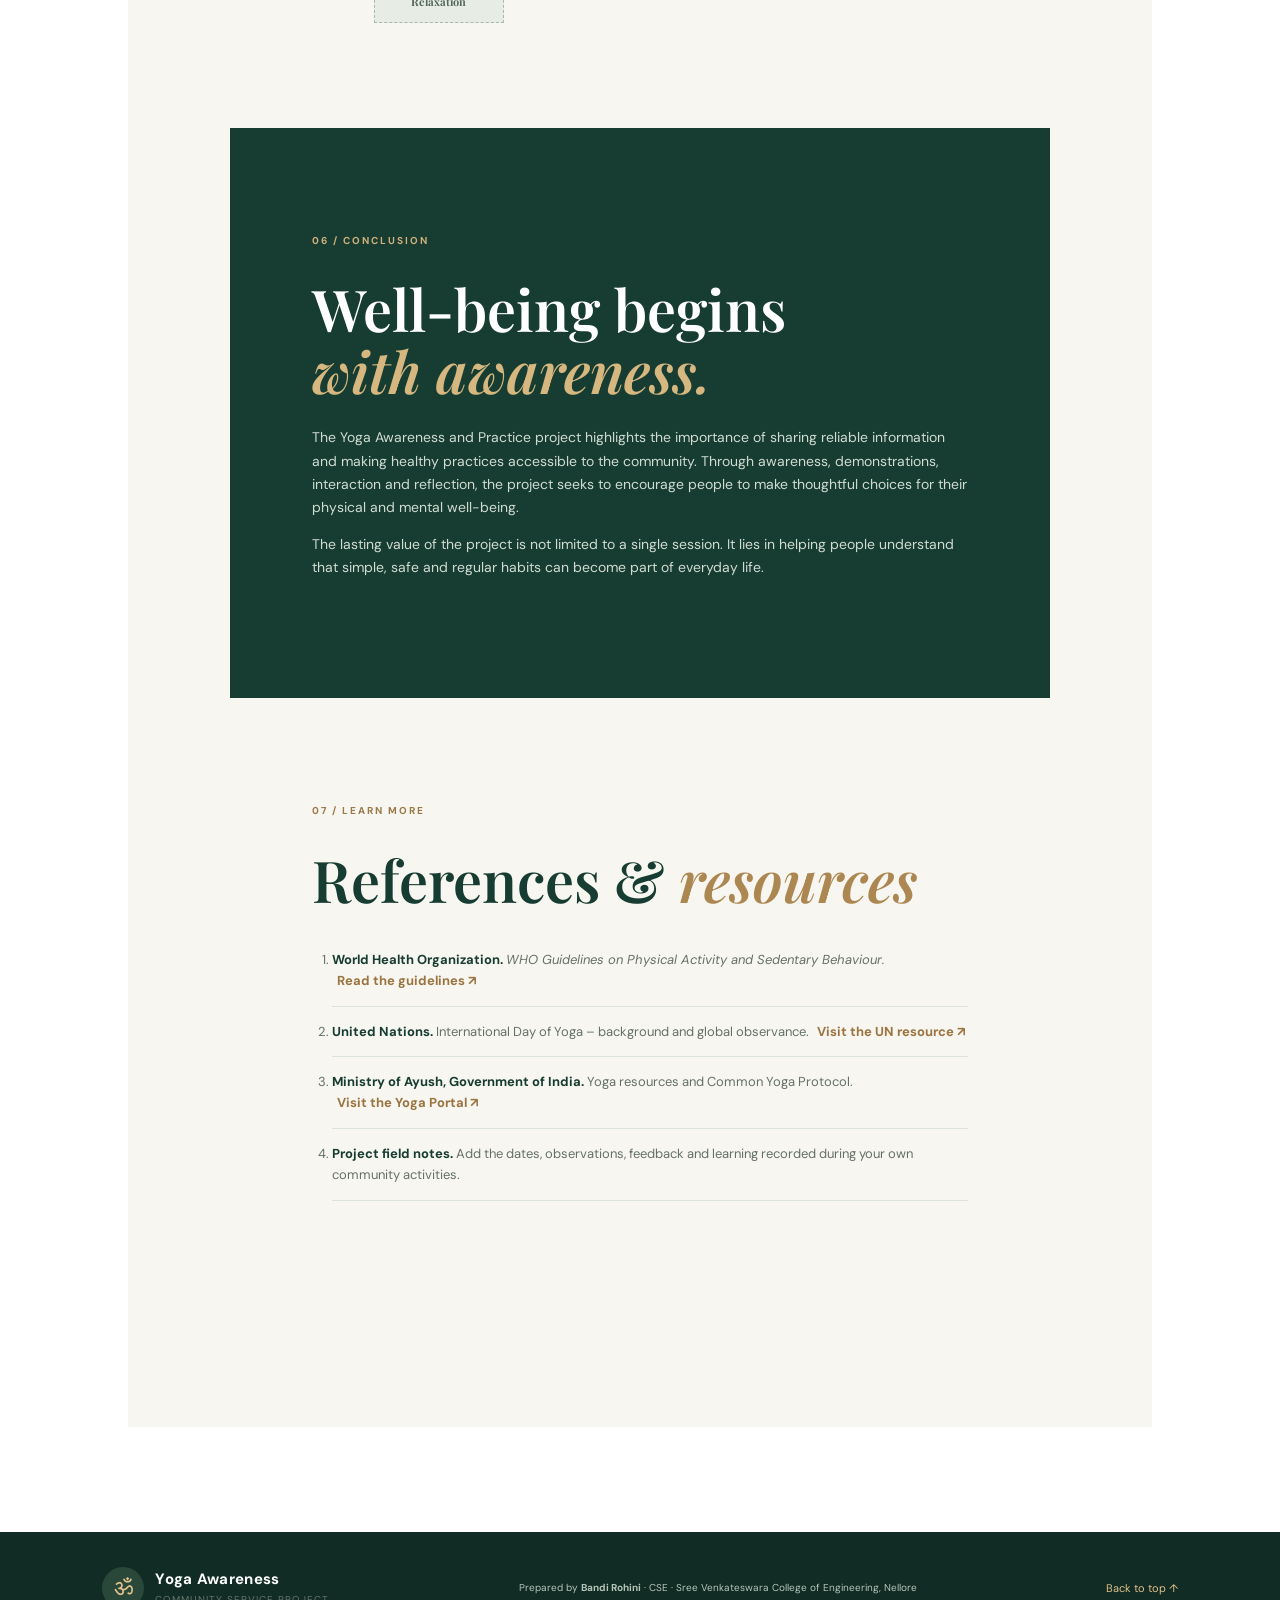
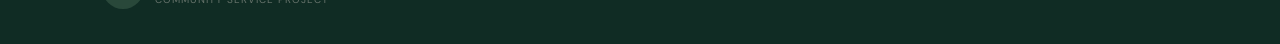
==== commit 01e534e6: "Update index.html" ====
--- a/index.html
+++ b/index.html
@@ -136,12 +136,11 @@
 
   <div class="permission-photo">
   <img
-    src="Community Service Request Letter.png"
-    alt="Official Permission Letter for Yoga Awareness and Practice"
+    src="images/Community%20Service%20Request%20Letter.png"
+    alt="Official Permission Letter"
   >
   <p>Official Permission Letter – Yoga Awareness and Practice</p>
 </div>
-
  
 <section class="weekly-section section" id="weekly">
   <div class="section-kicker">03 / WEEK-BY-WEEK</div>
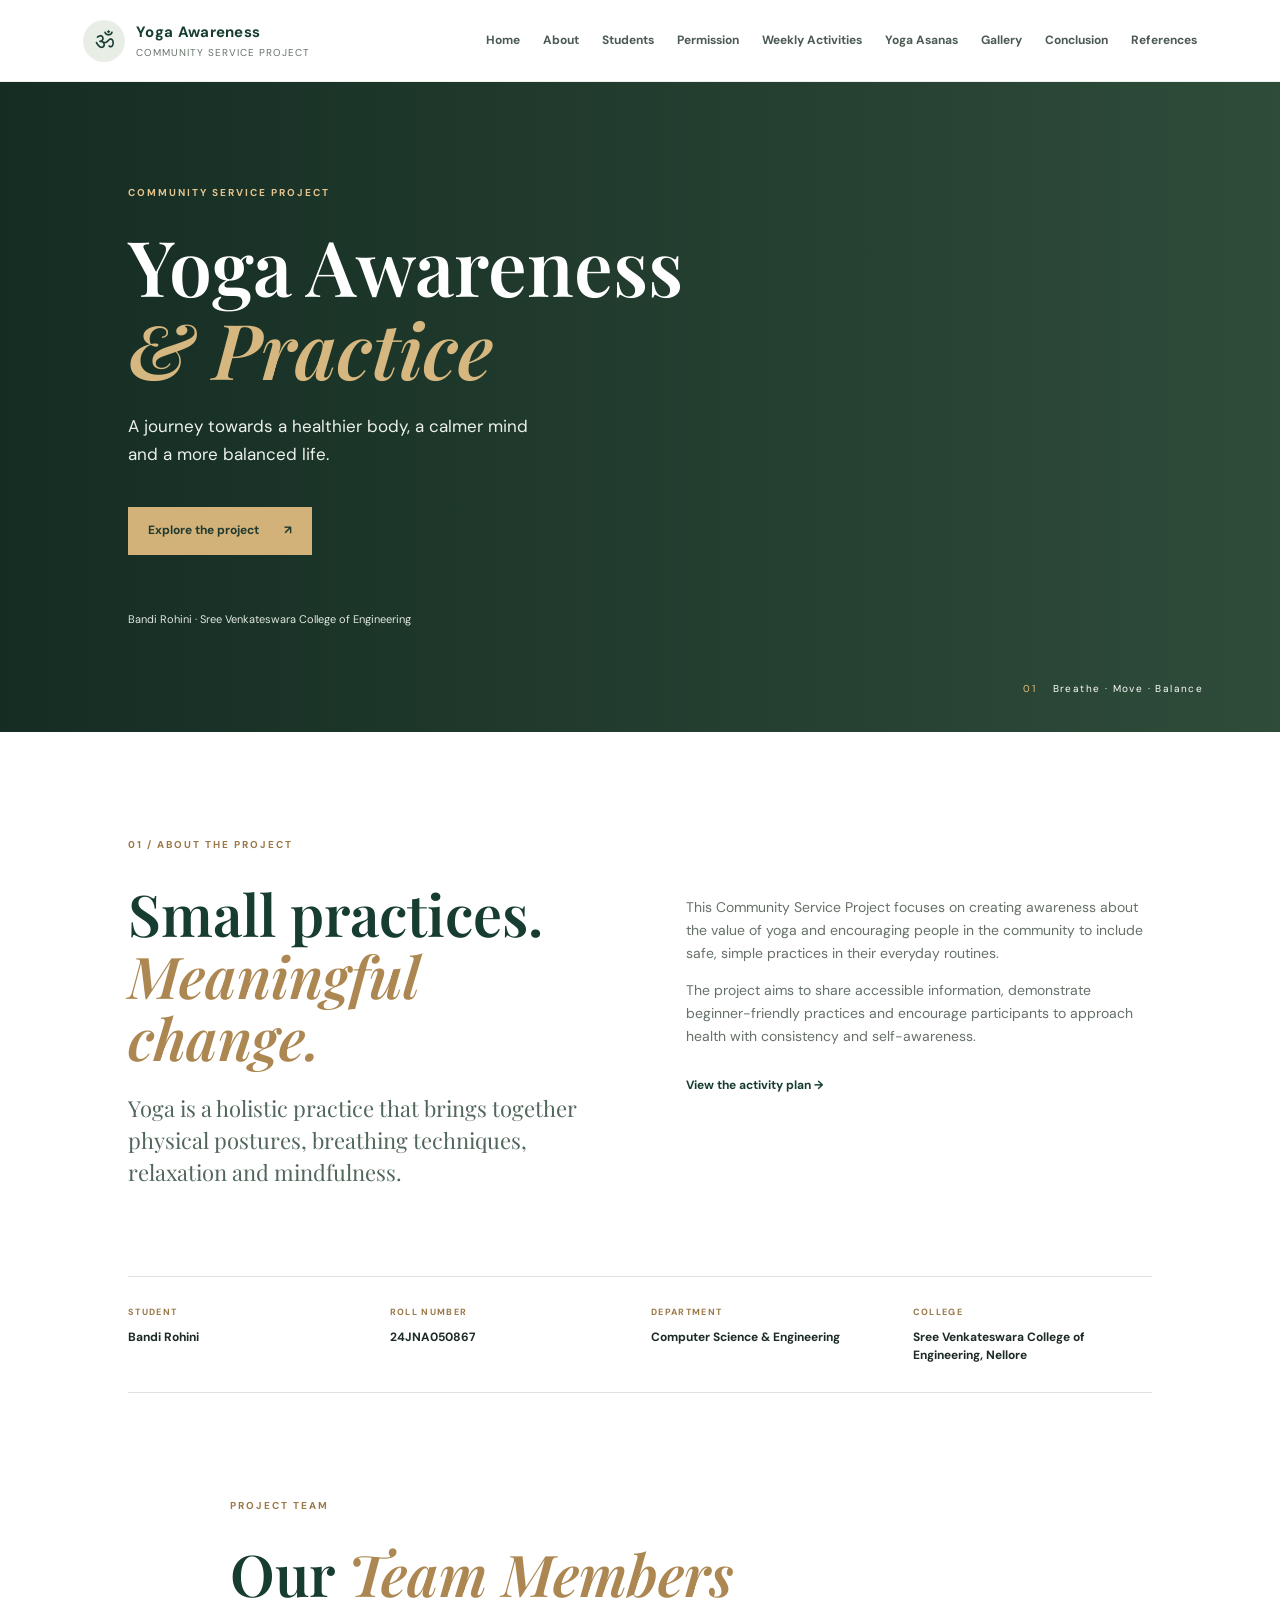
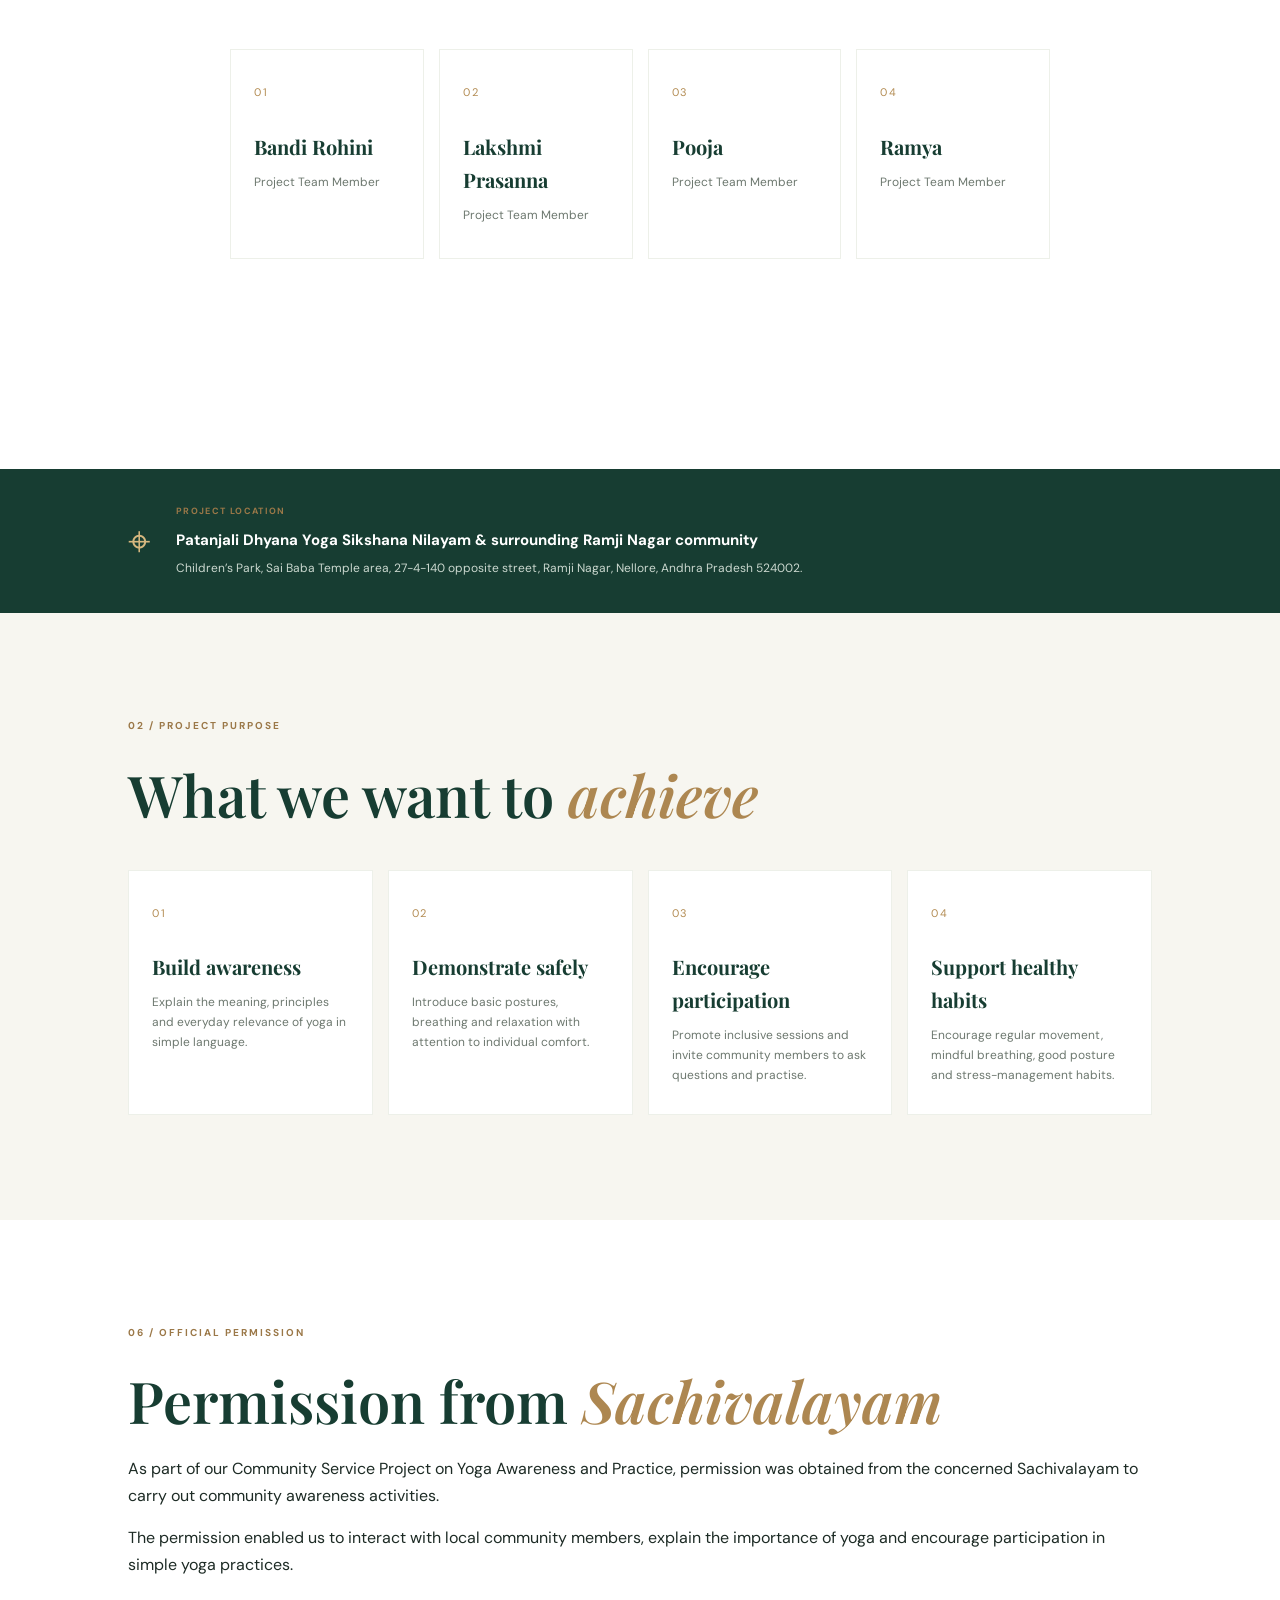
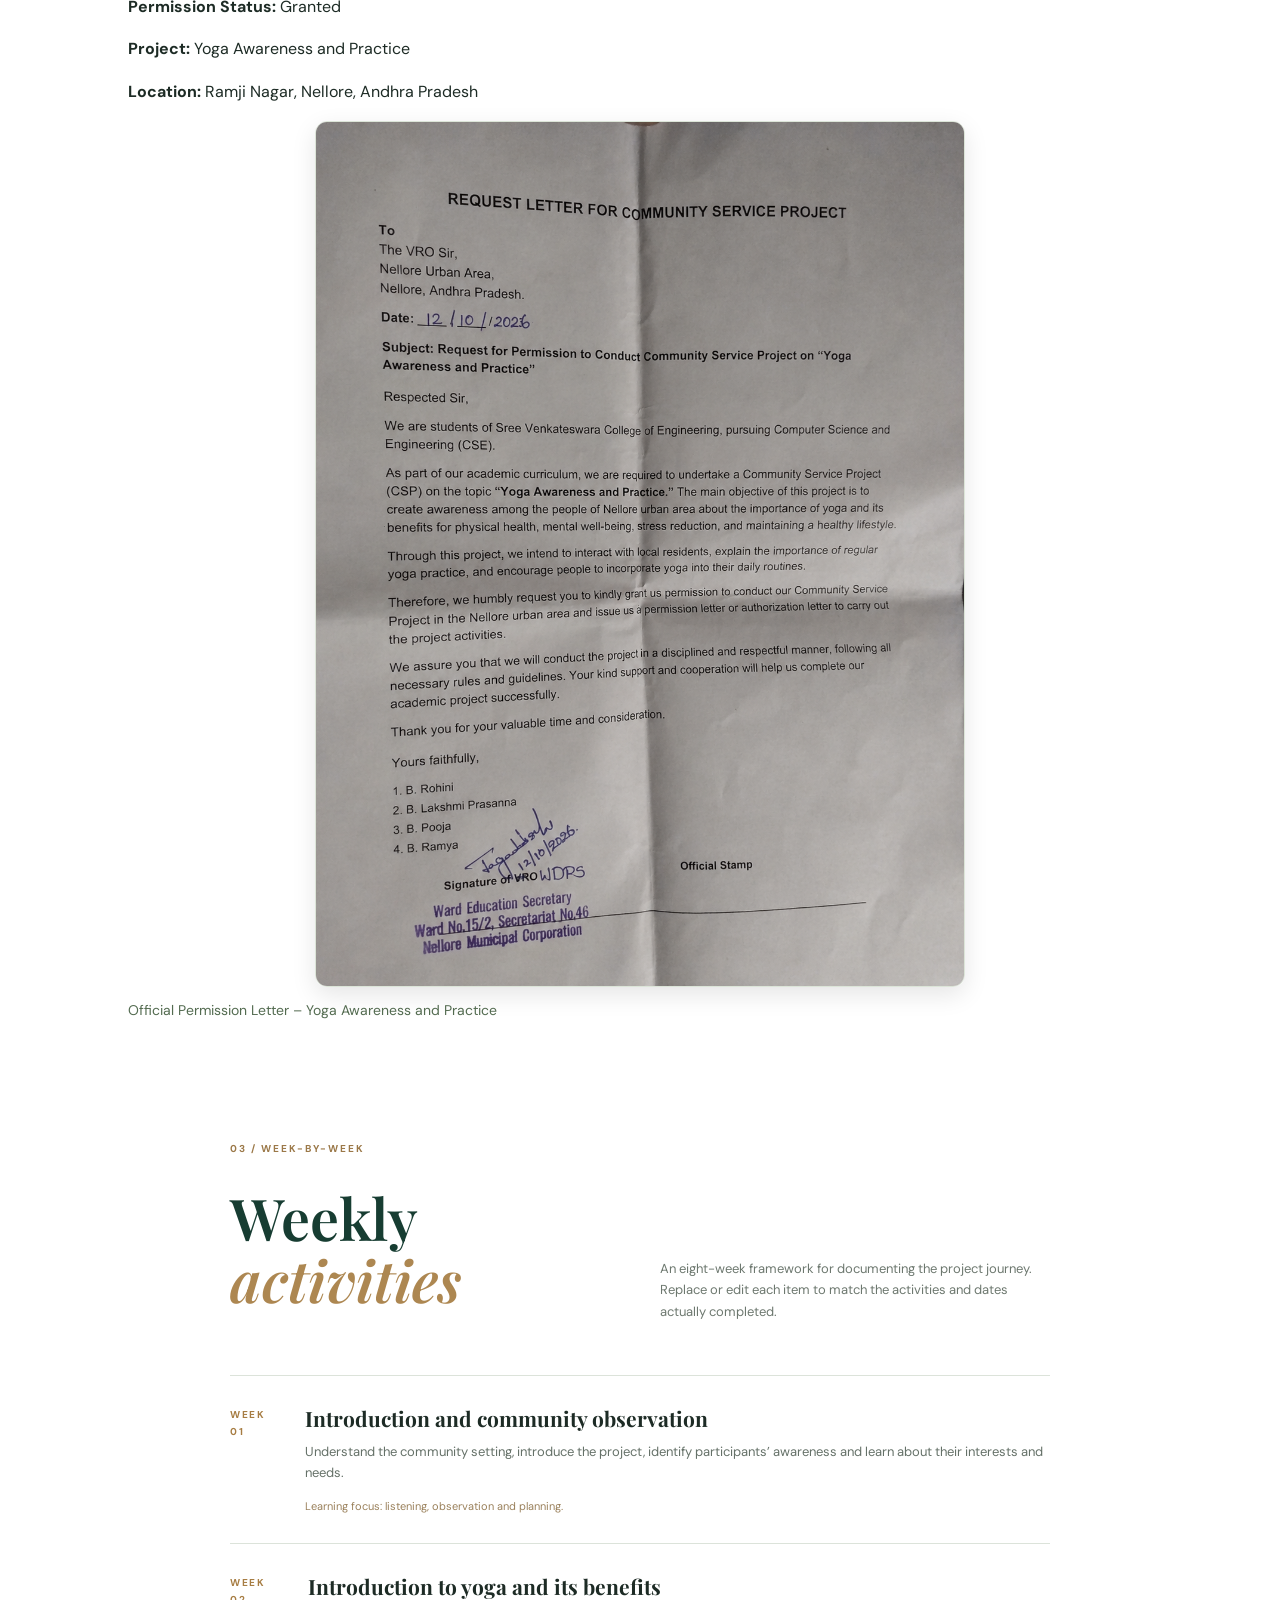
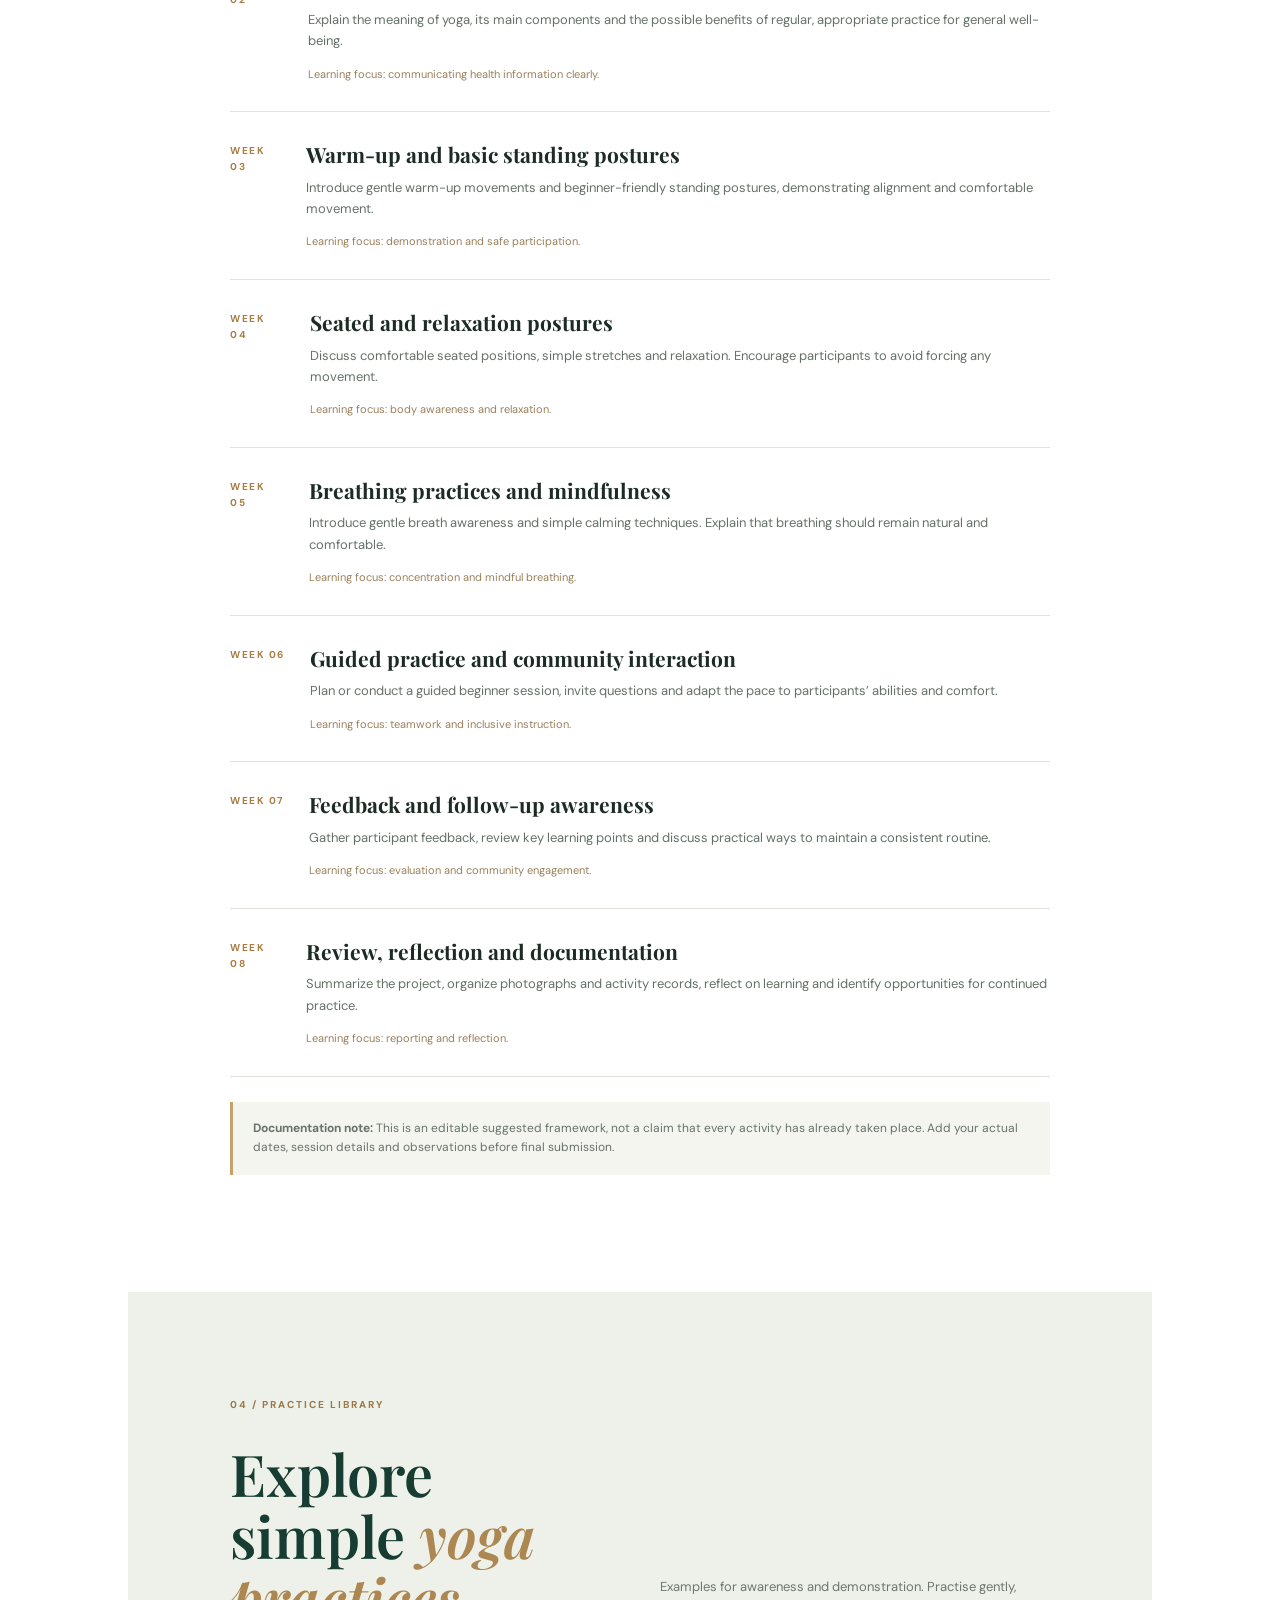
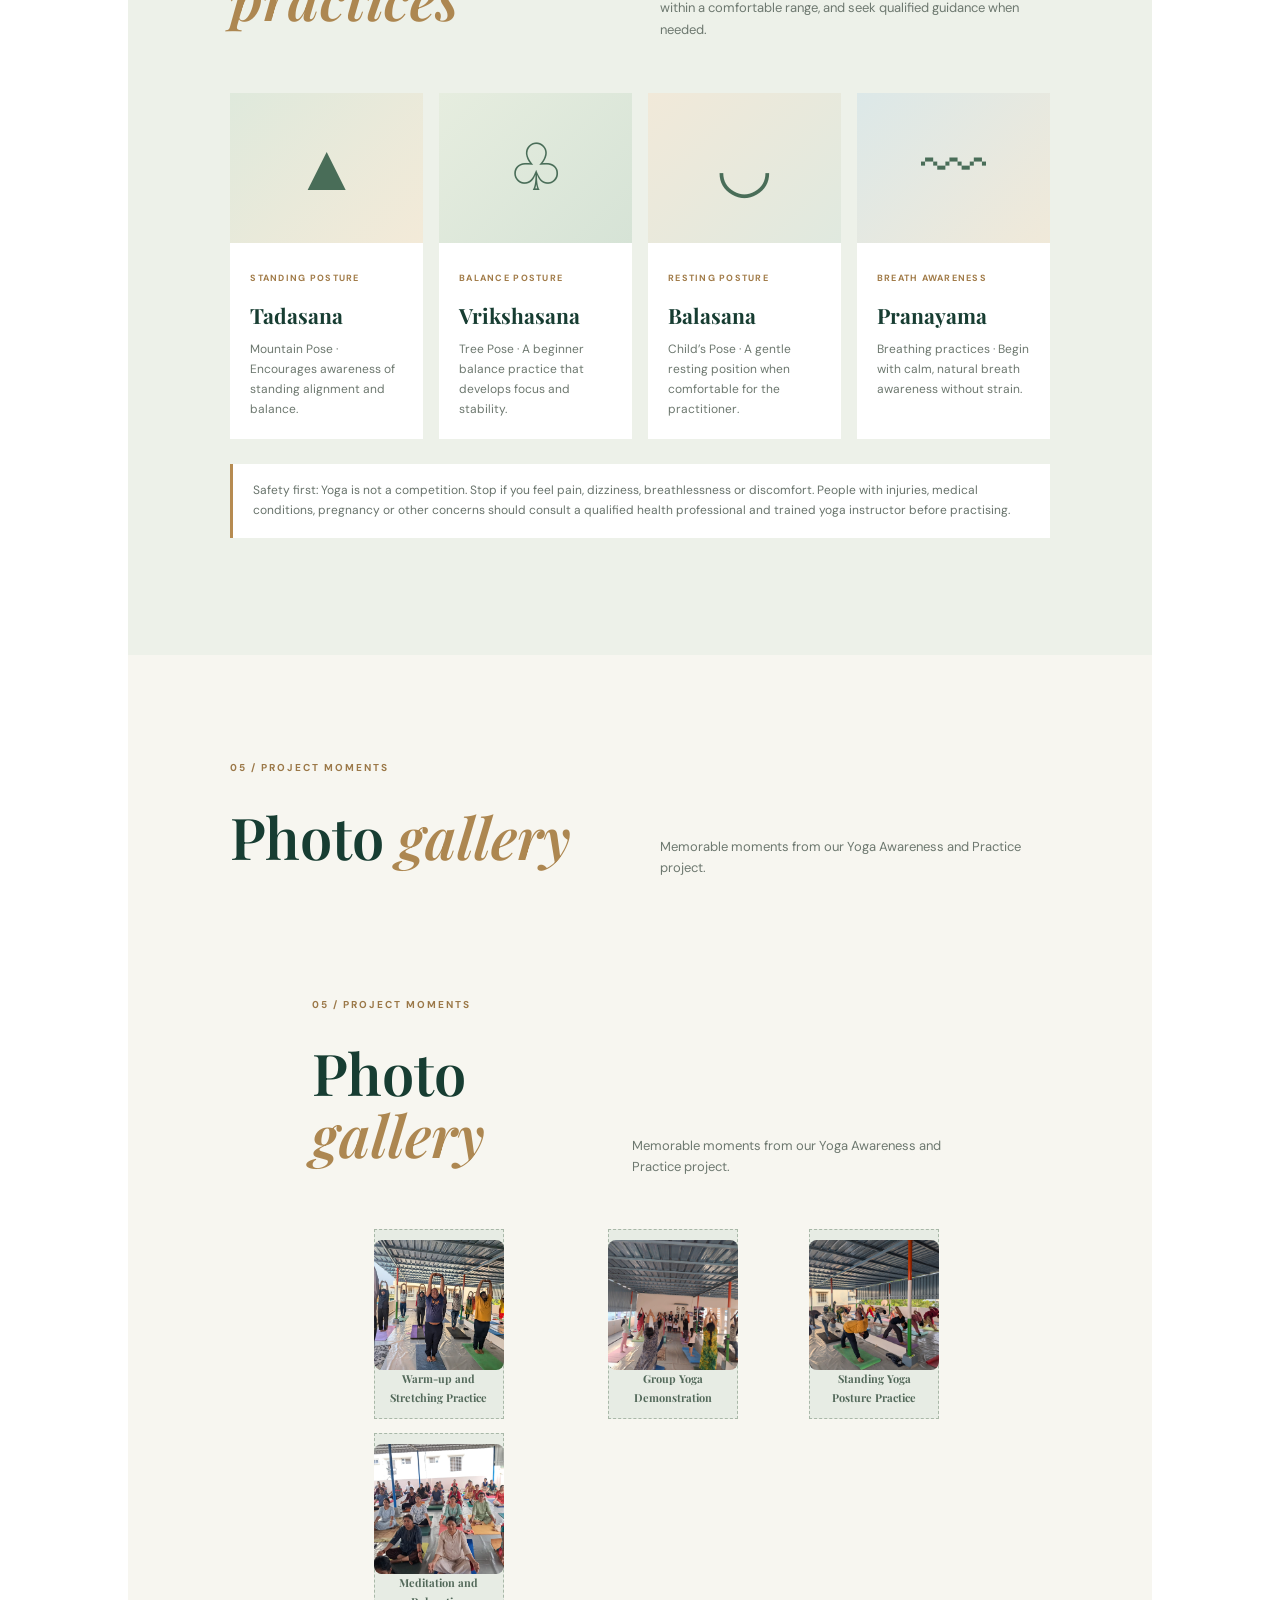
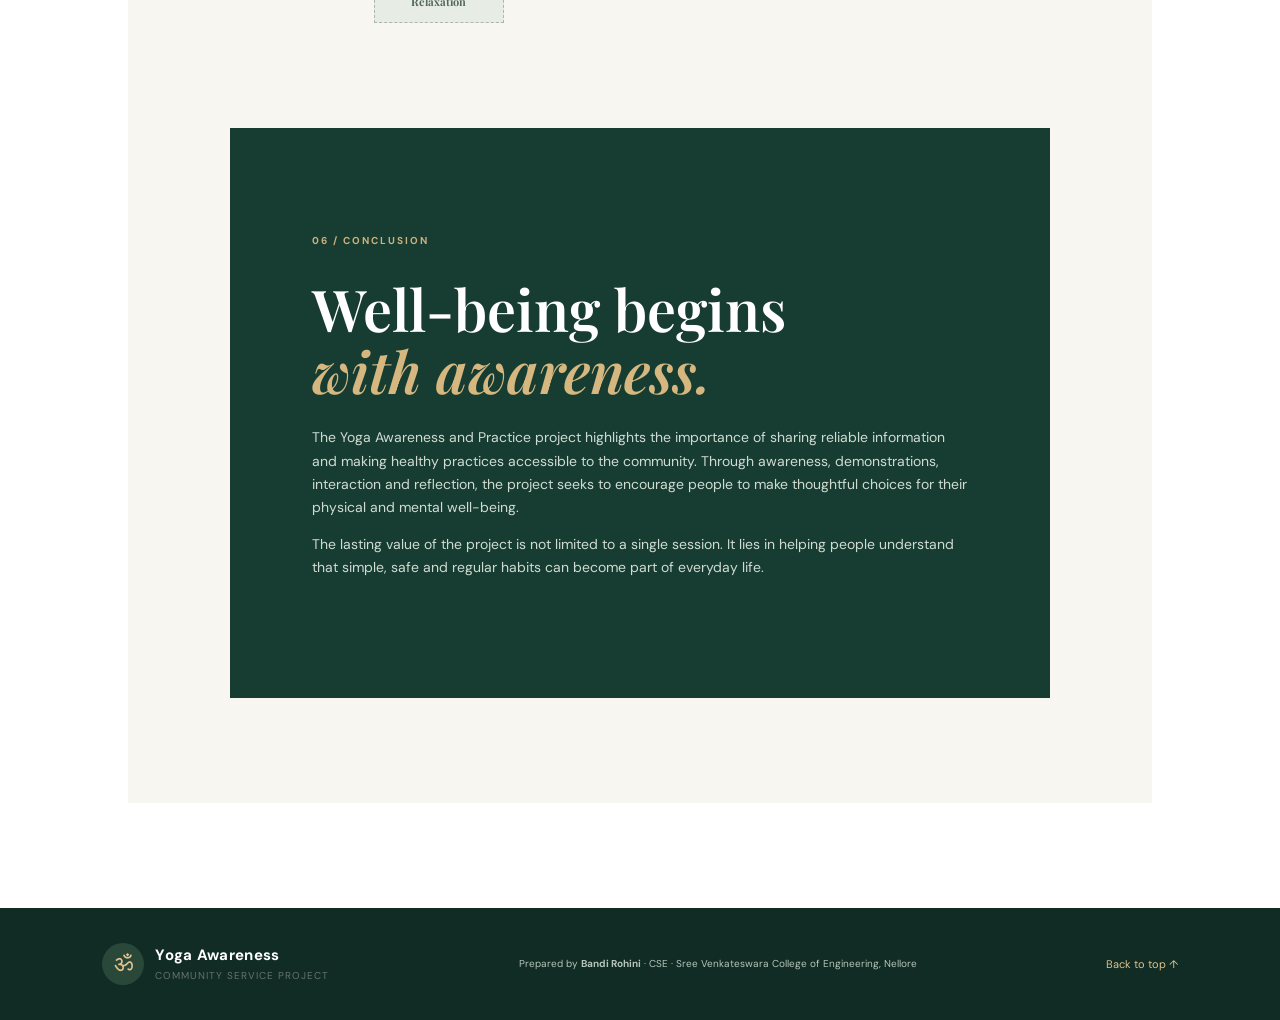
==== commit 7896a258: "Update index.html" ====
--- a/index.html
+++ b/index.html
@@ -300,16 +300,7 @@
       <p>The lasting value of the project is not limited to a single session. It lies in helping people understand that simple, safe and regular habits can become part of everyday life.</p>
     </section>
 
-    <section class="references section" id="references">
-      <div class="section-kicker">07 / LEARN MORE</div>
-      <h2>References &amp; <em>resources</em></h2>
-      <ol>
-        <li><strong>World Health Organization.</strong> <em>WHO Guidelines on Physical Activity and Sedentary Behaviour.</em> <a href="https://www.who.int/publications/i/item/9789240015128" target="_blank" rel="noopener">Read the guidelines ↗</a></li>
-        <li><strong>United Nations.</strong> International Day of Yoga – background and global observance. <a href="https://www.un.org/en/observances/yoga-day" target="_blank" rel="noopener">Visit the UN resource ↗</a></li>
-        <li><strong>Ministry of Ayush, Government of India.</strong> Yoga resources and Common Yoga Protocol. <a href="https://yoga.ayush.gov.in/" target="_blank" rel="noopener">Visit the Yoga Portal ↗</a></li>
-        <li><strong>Project field notes.</strong> Add the dates, observations, feedback and learning recorded during your own community activities.</li>
-      </ol>
-    </section>
+    
   </main>
 
   <footer class="footer">
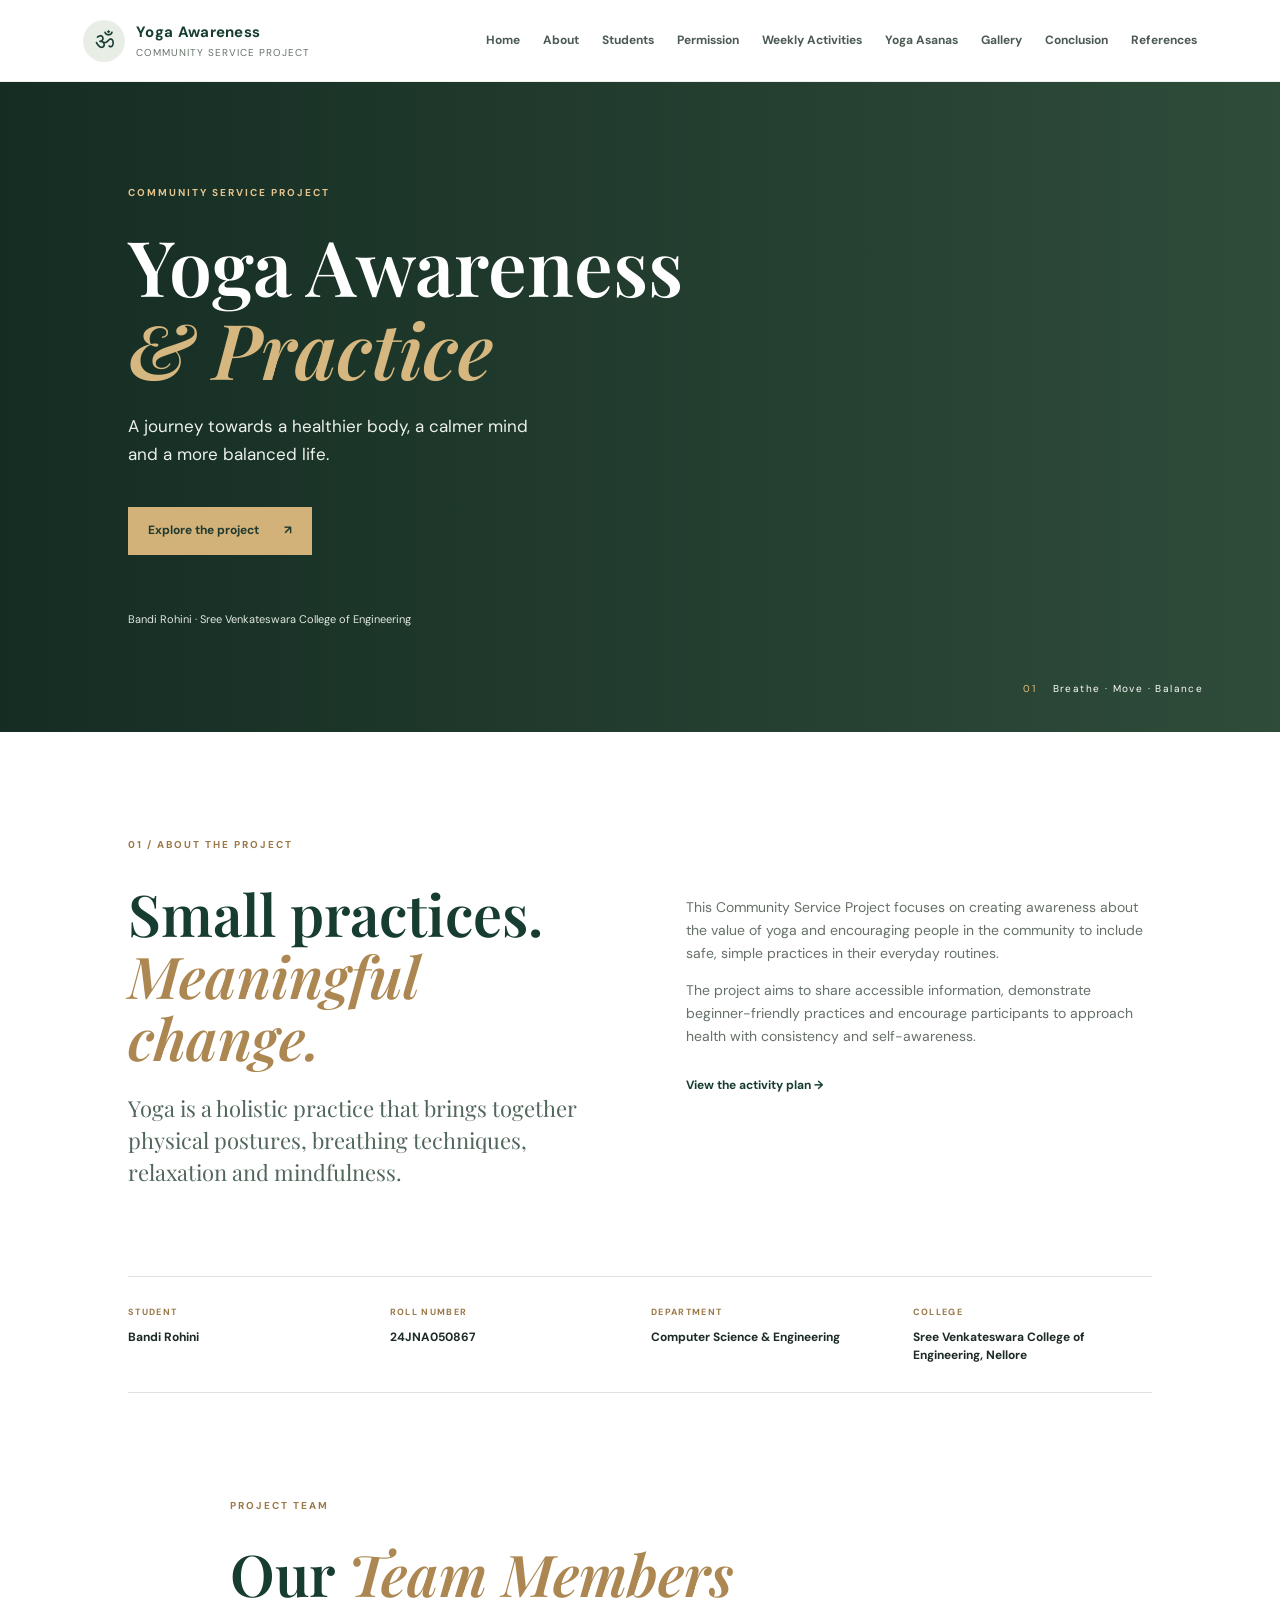
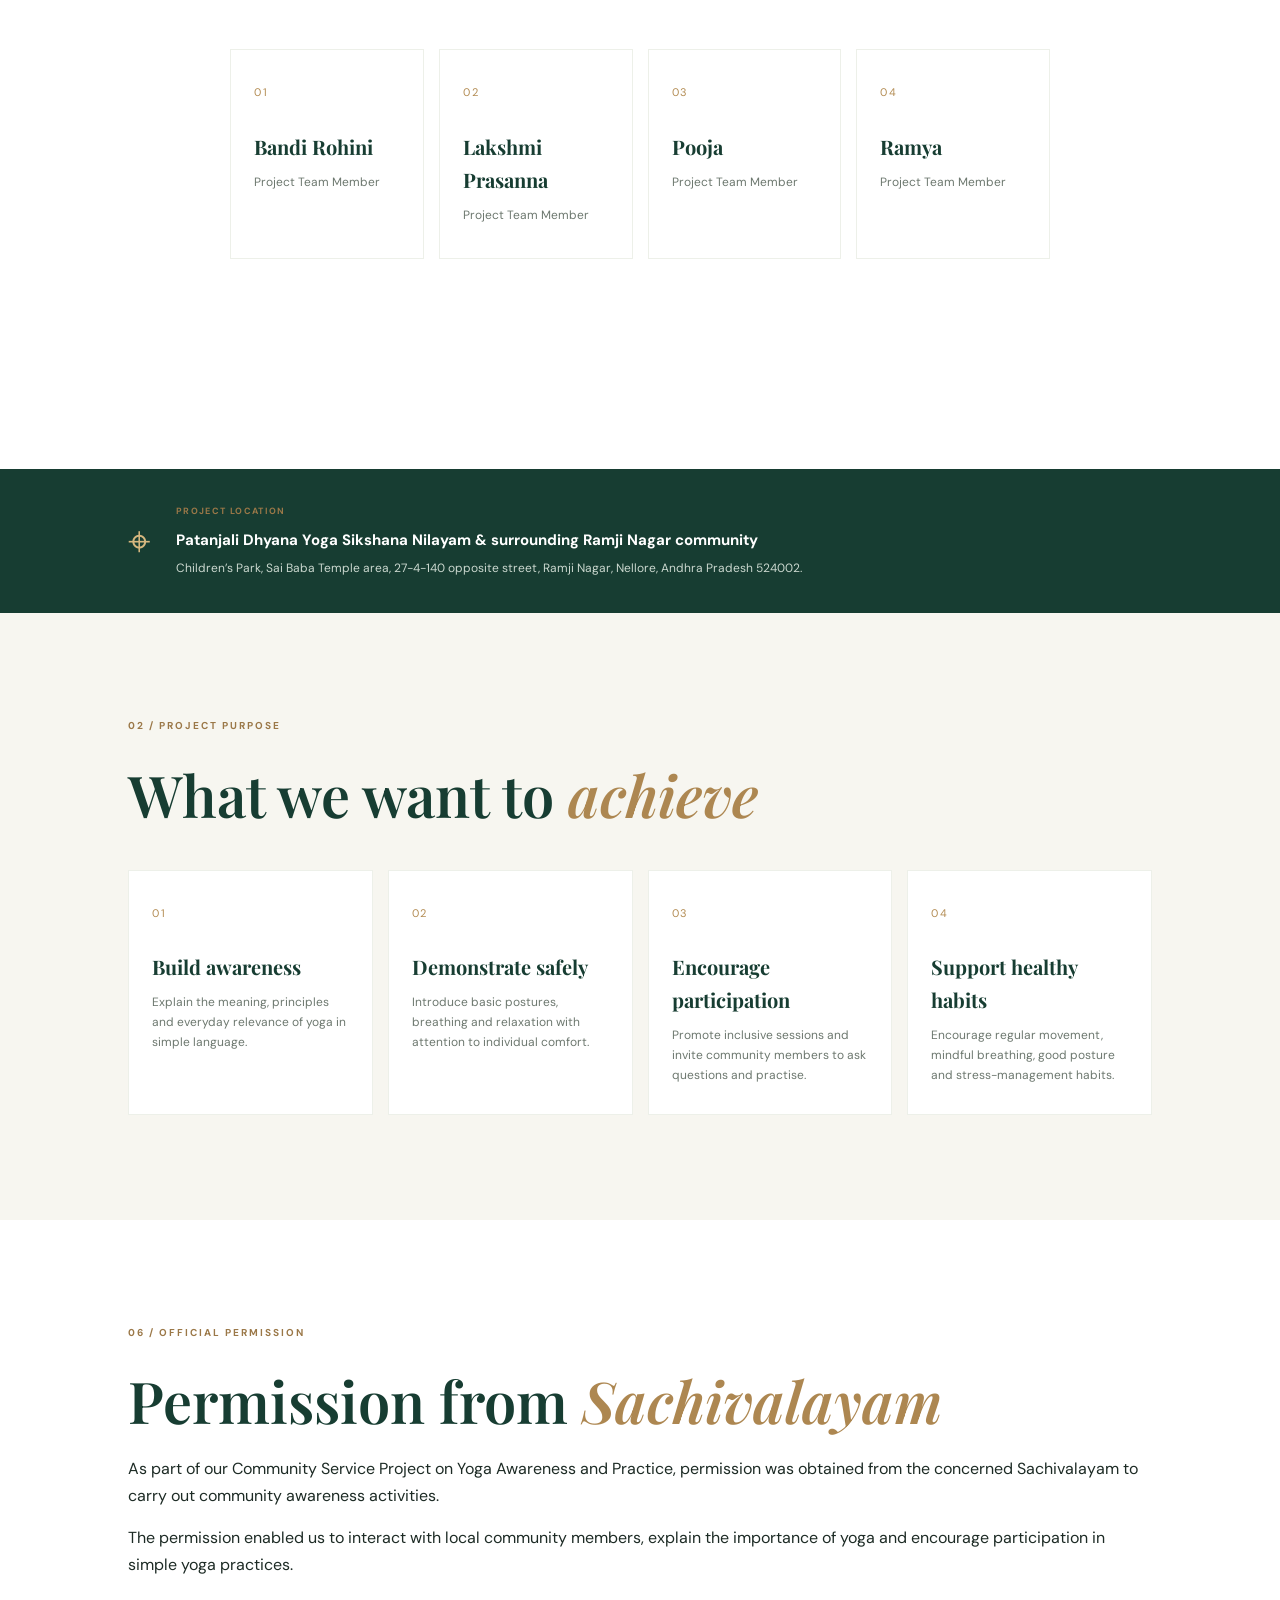
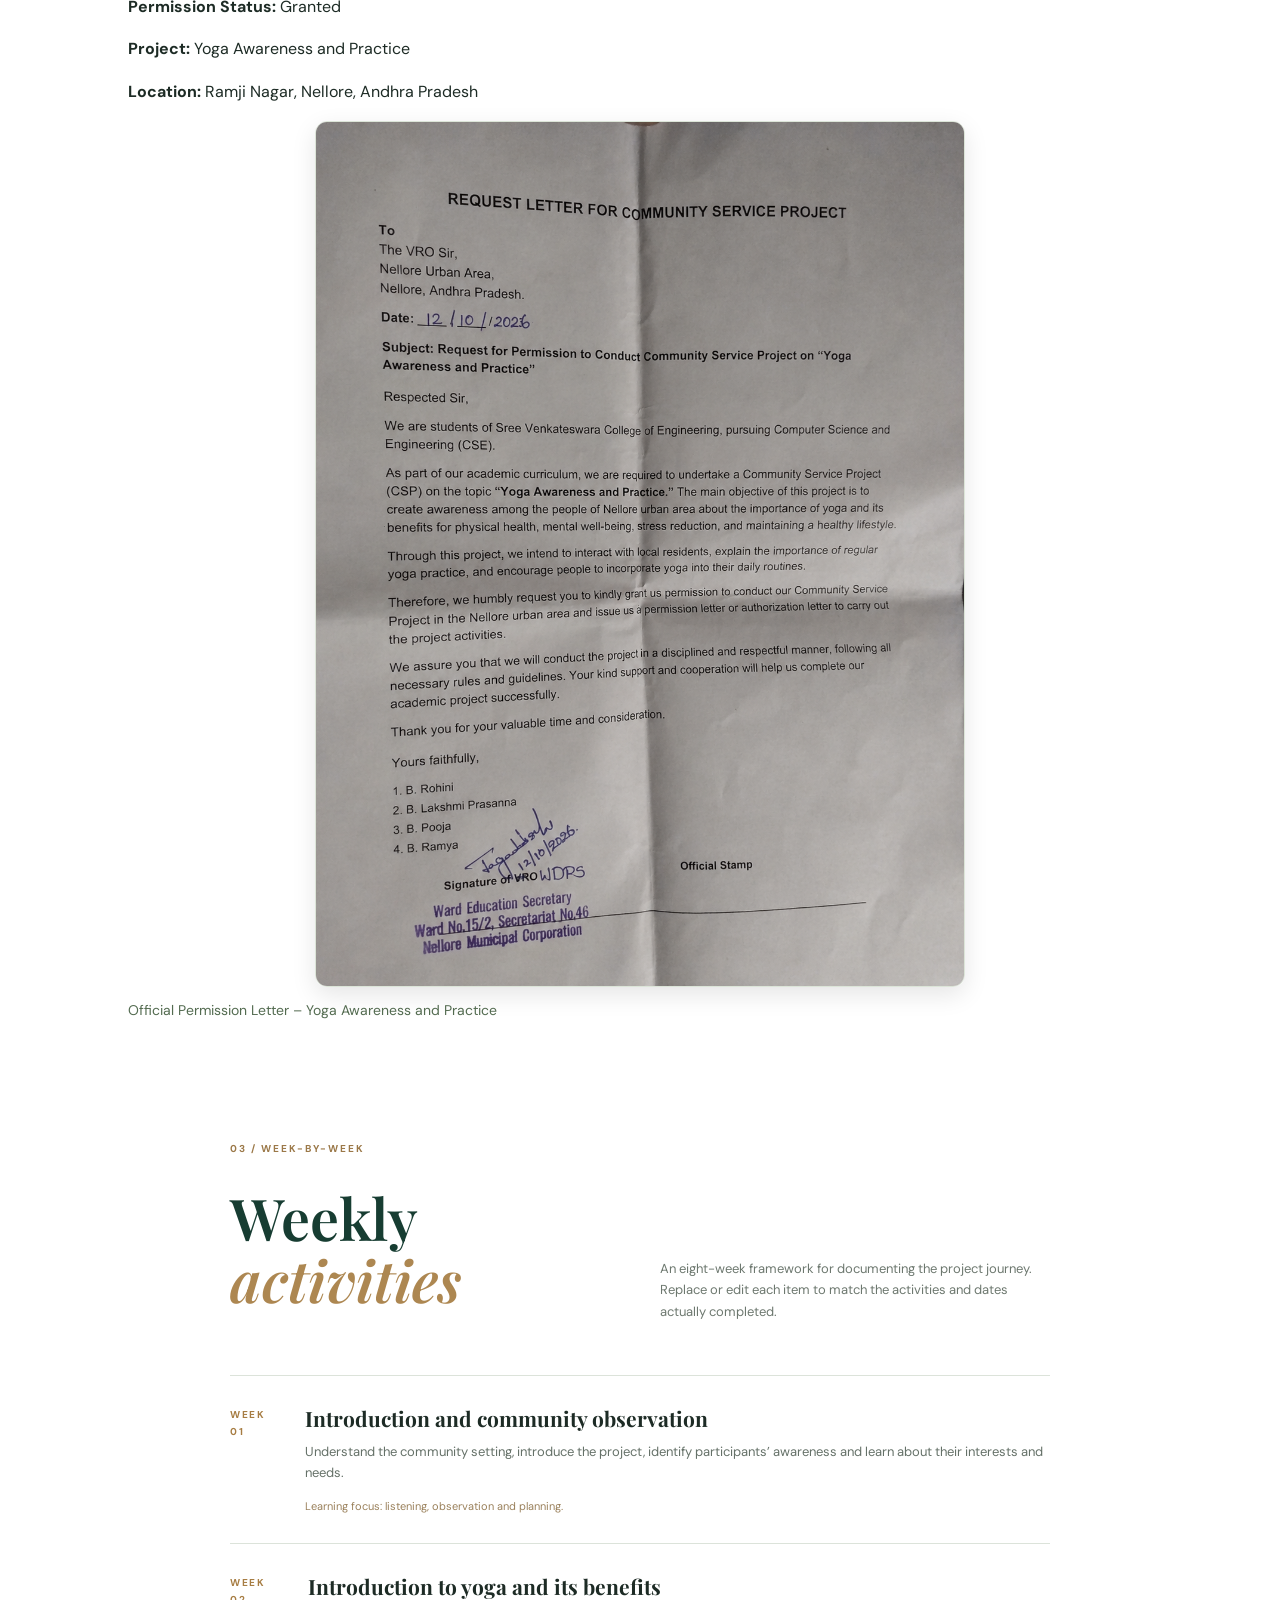
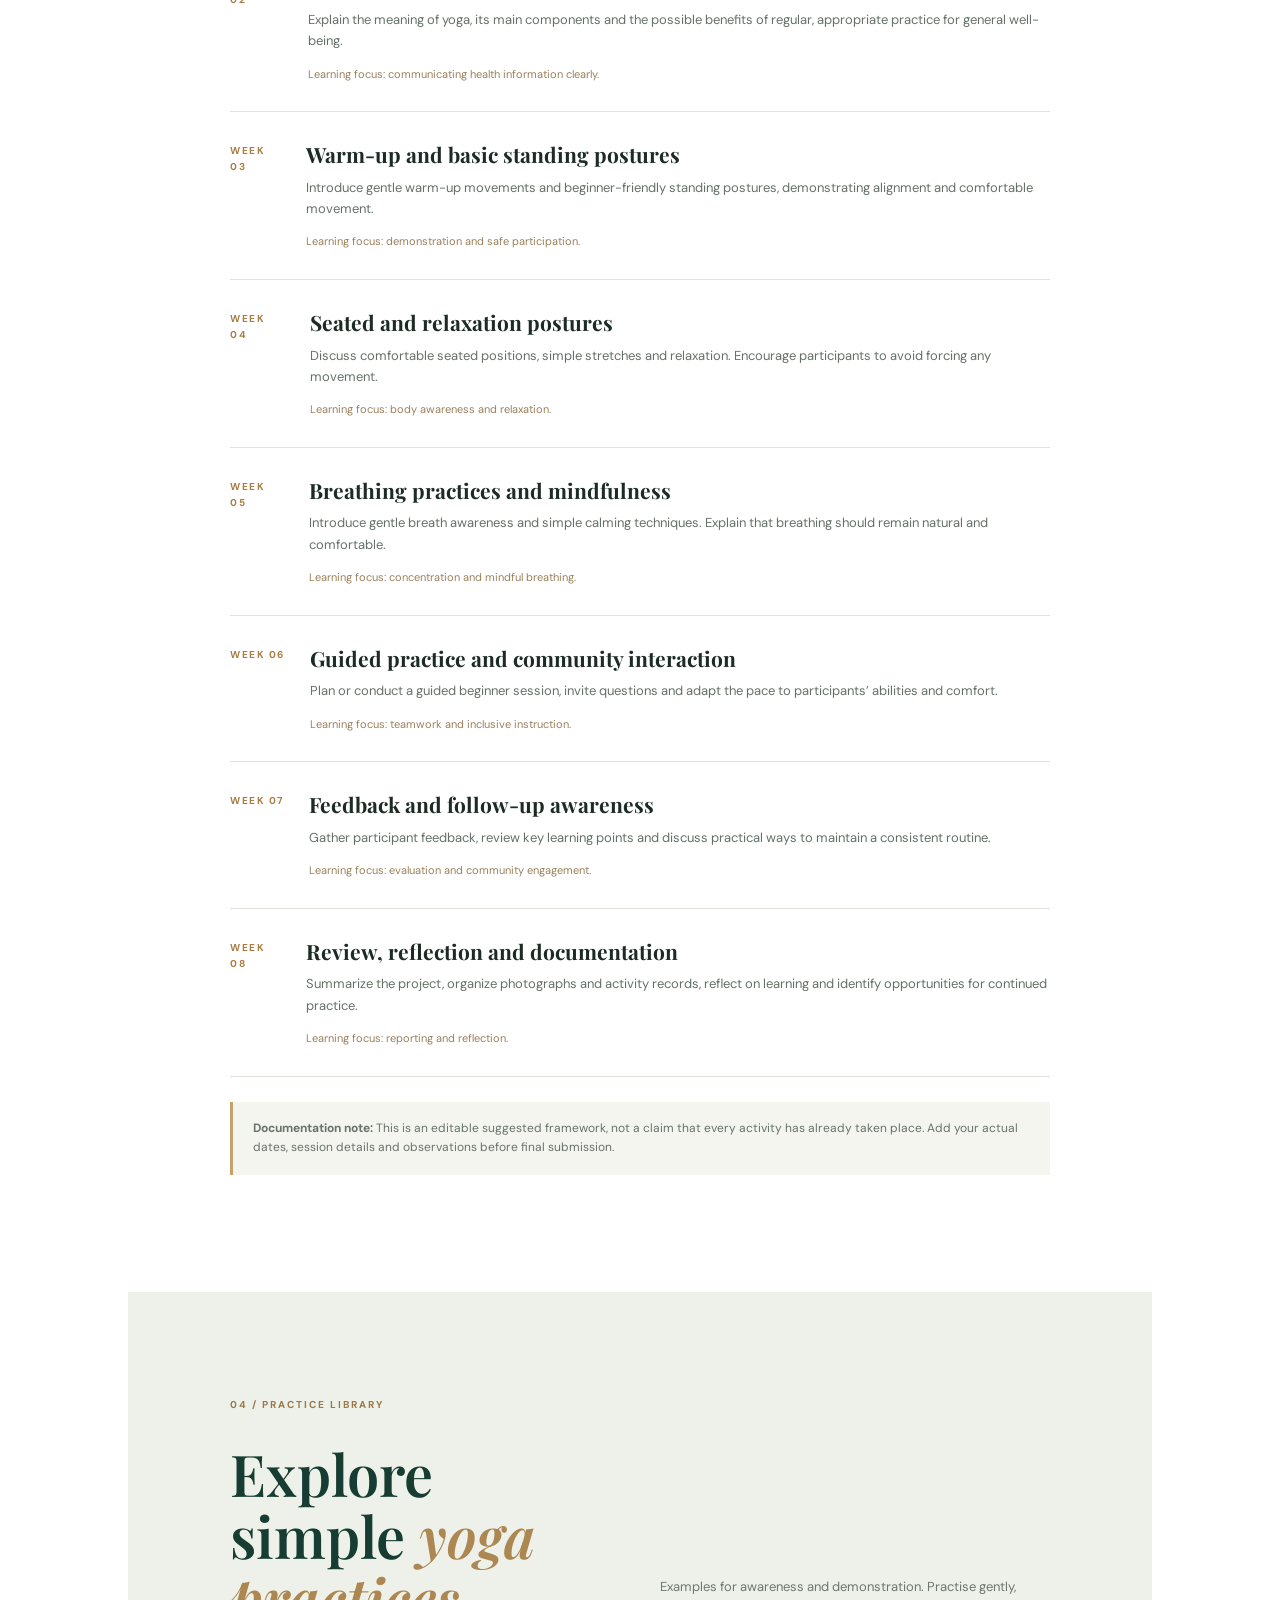
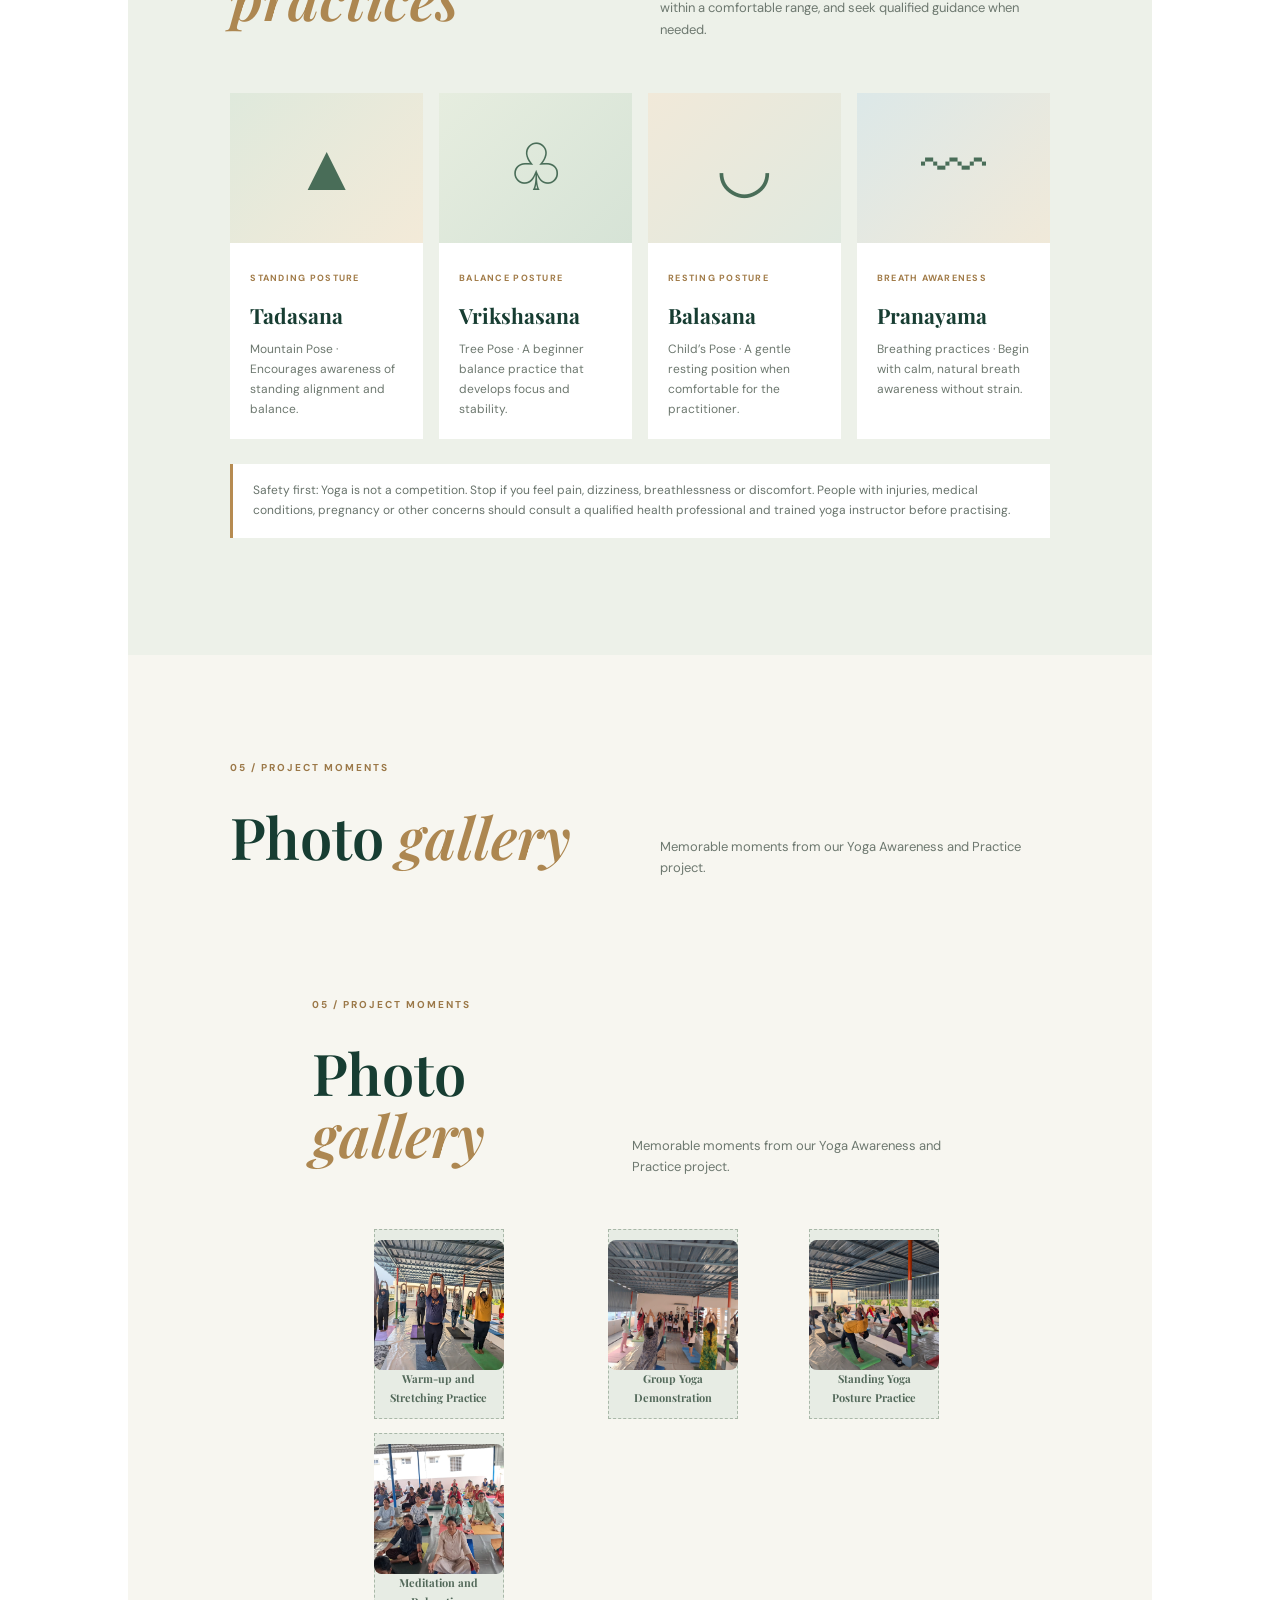
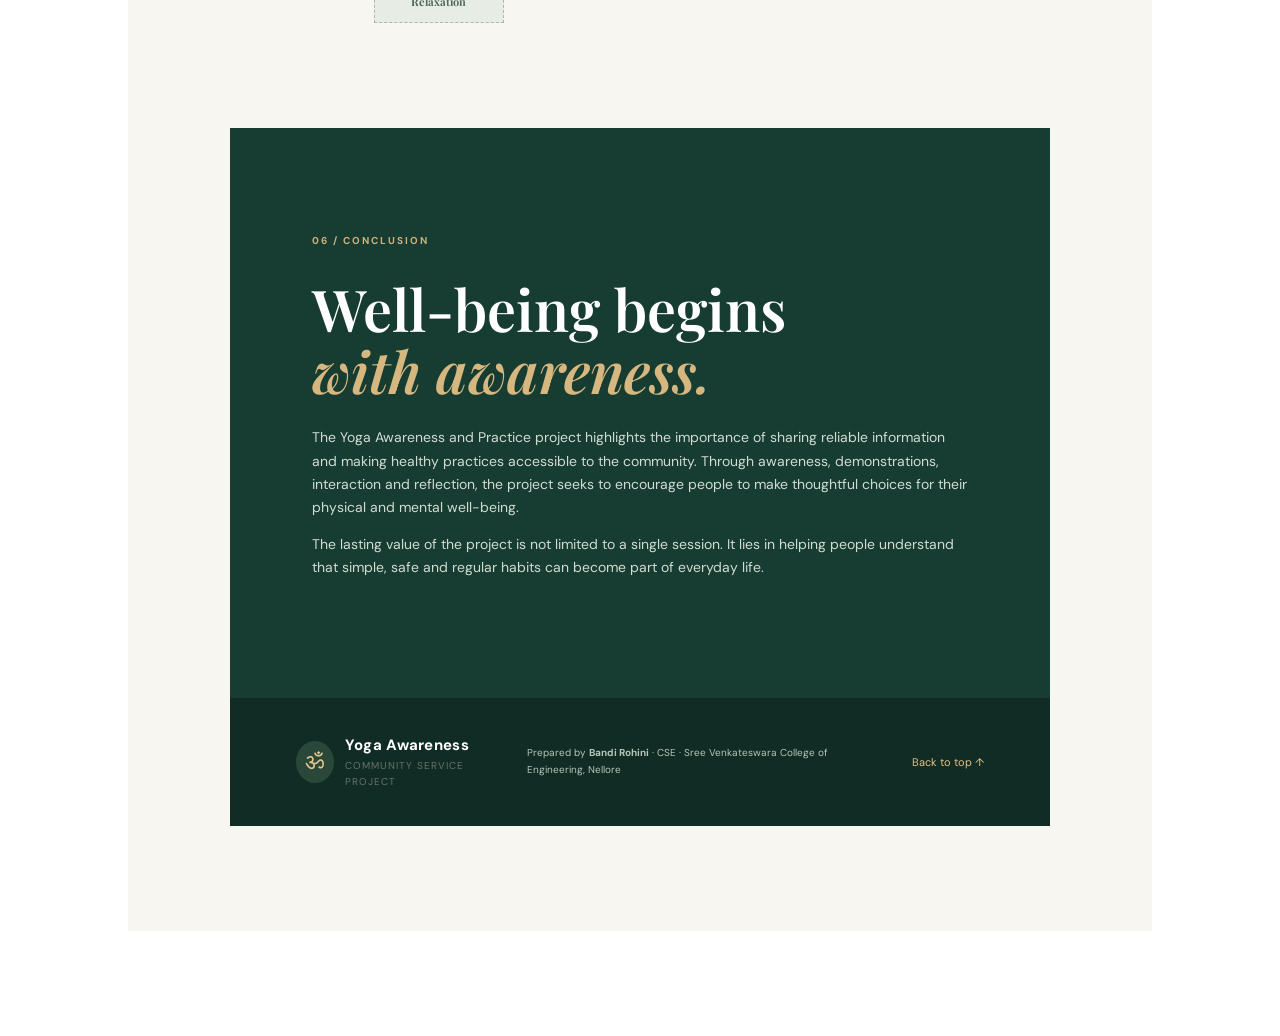
==== commit d4635bcd: "Clean up whitespace in index.html Removed unnecessary whitespace before the footer section." ====
--- a/index.html
+++ b/index.html
@@ -300,8 +300,6 @@
       <p>The lasting value of the project is not limited to a single session. It lies in helping people understand that simple, safe and regular habits can become part of everyday life.</p>
     </section>
 
-    
-  </main>
 
   <footer class="footer">
     <a class="brand footer-brand" href="#home"><span class="brand-mark">ॐ</span><span><strong>Yoga Awareness</strong><small>Community Service Project</small></span></a>
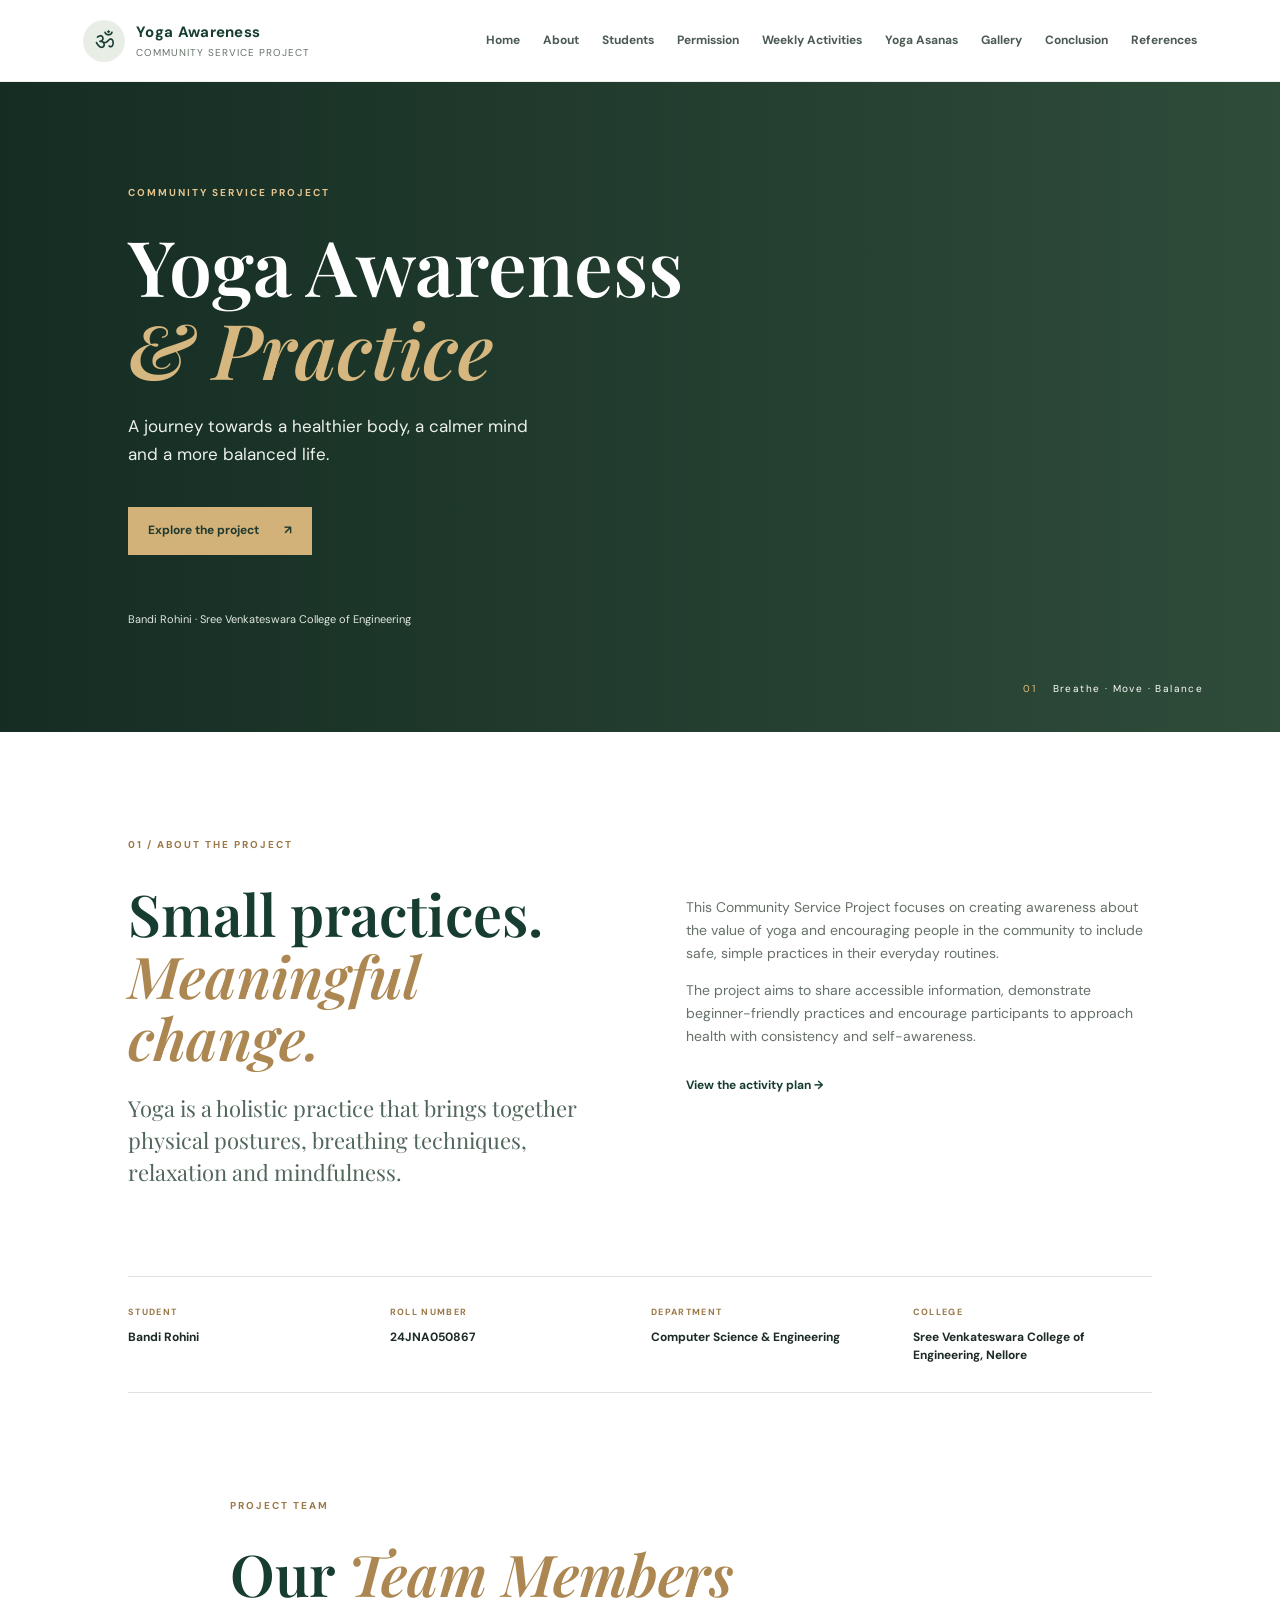
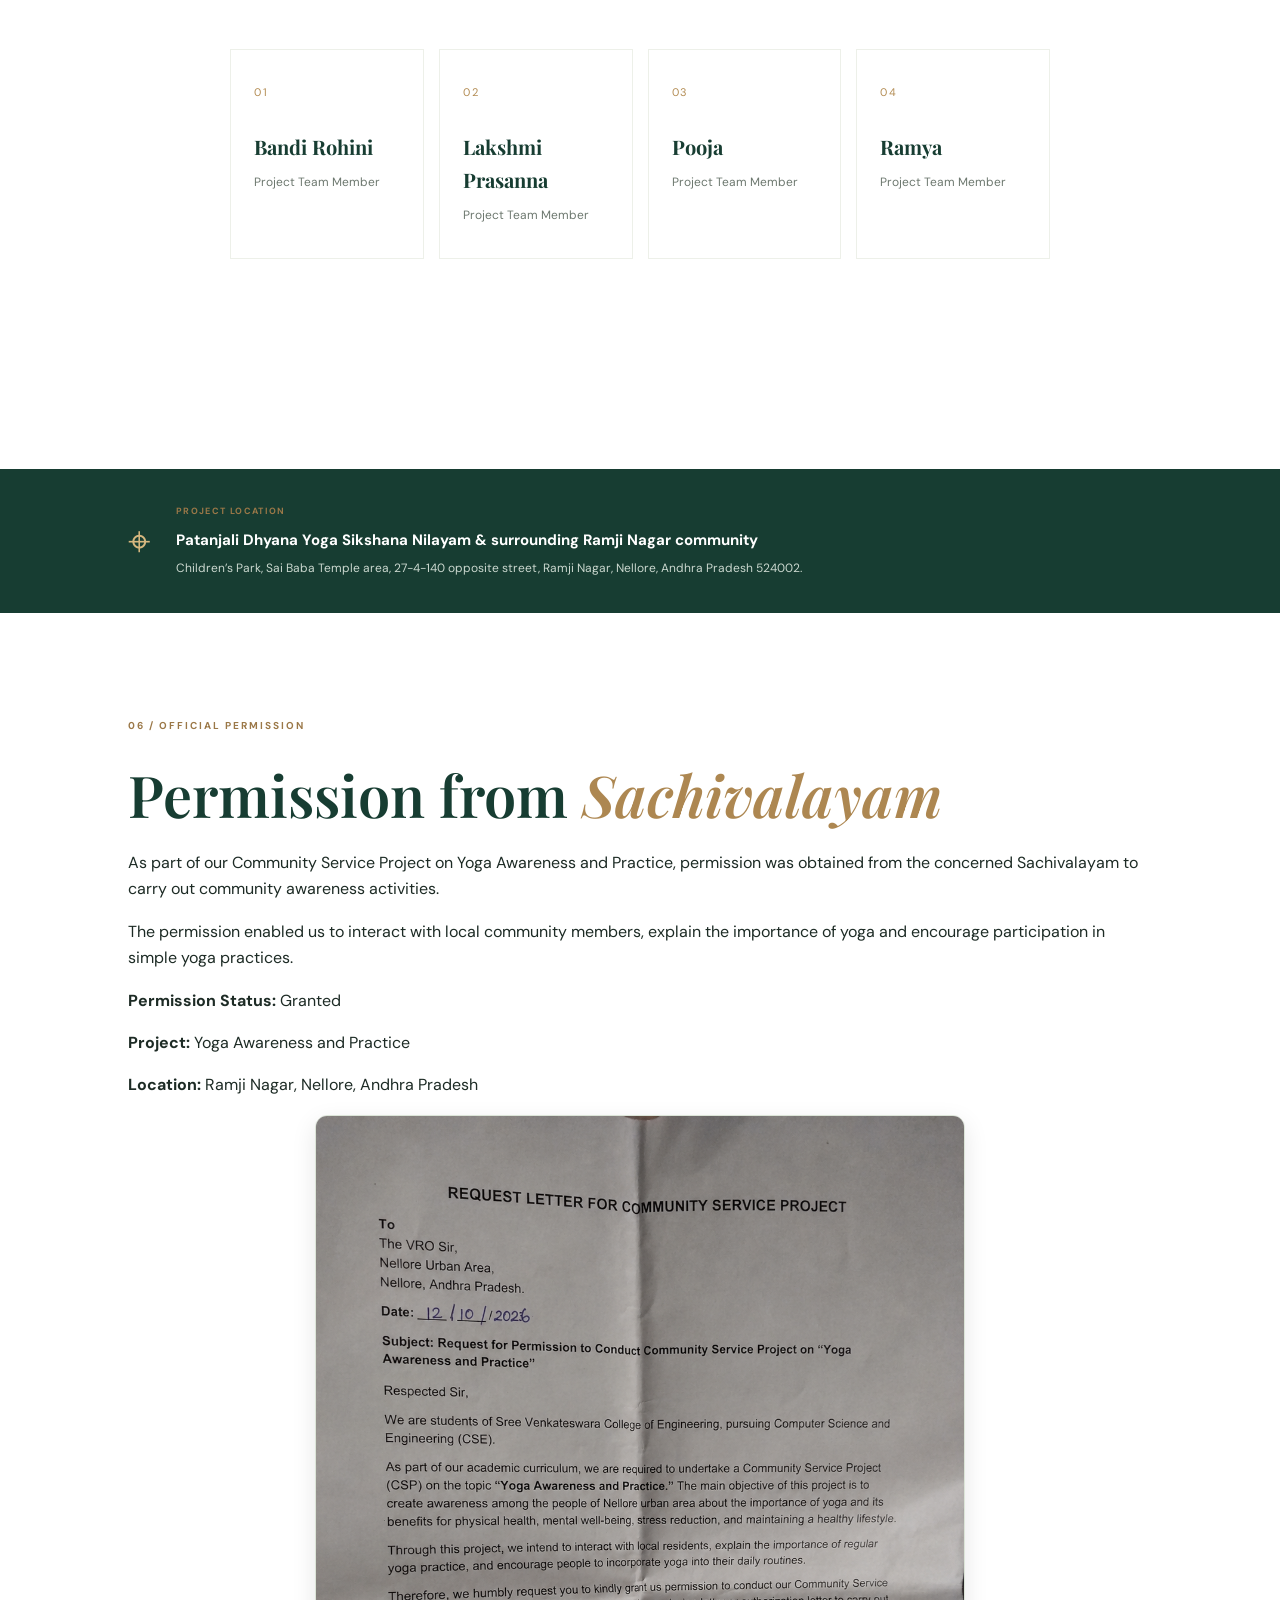
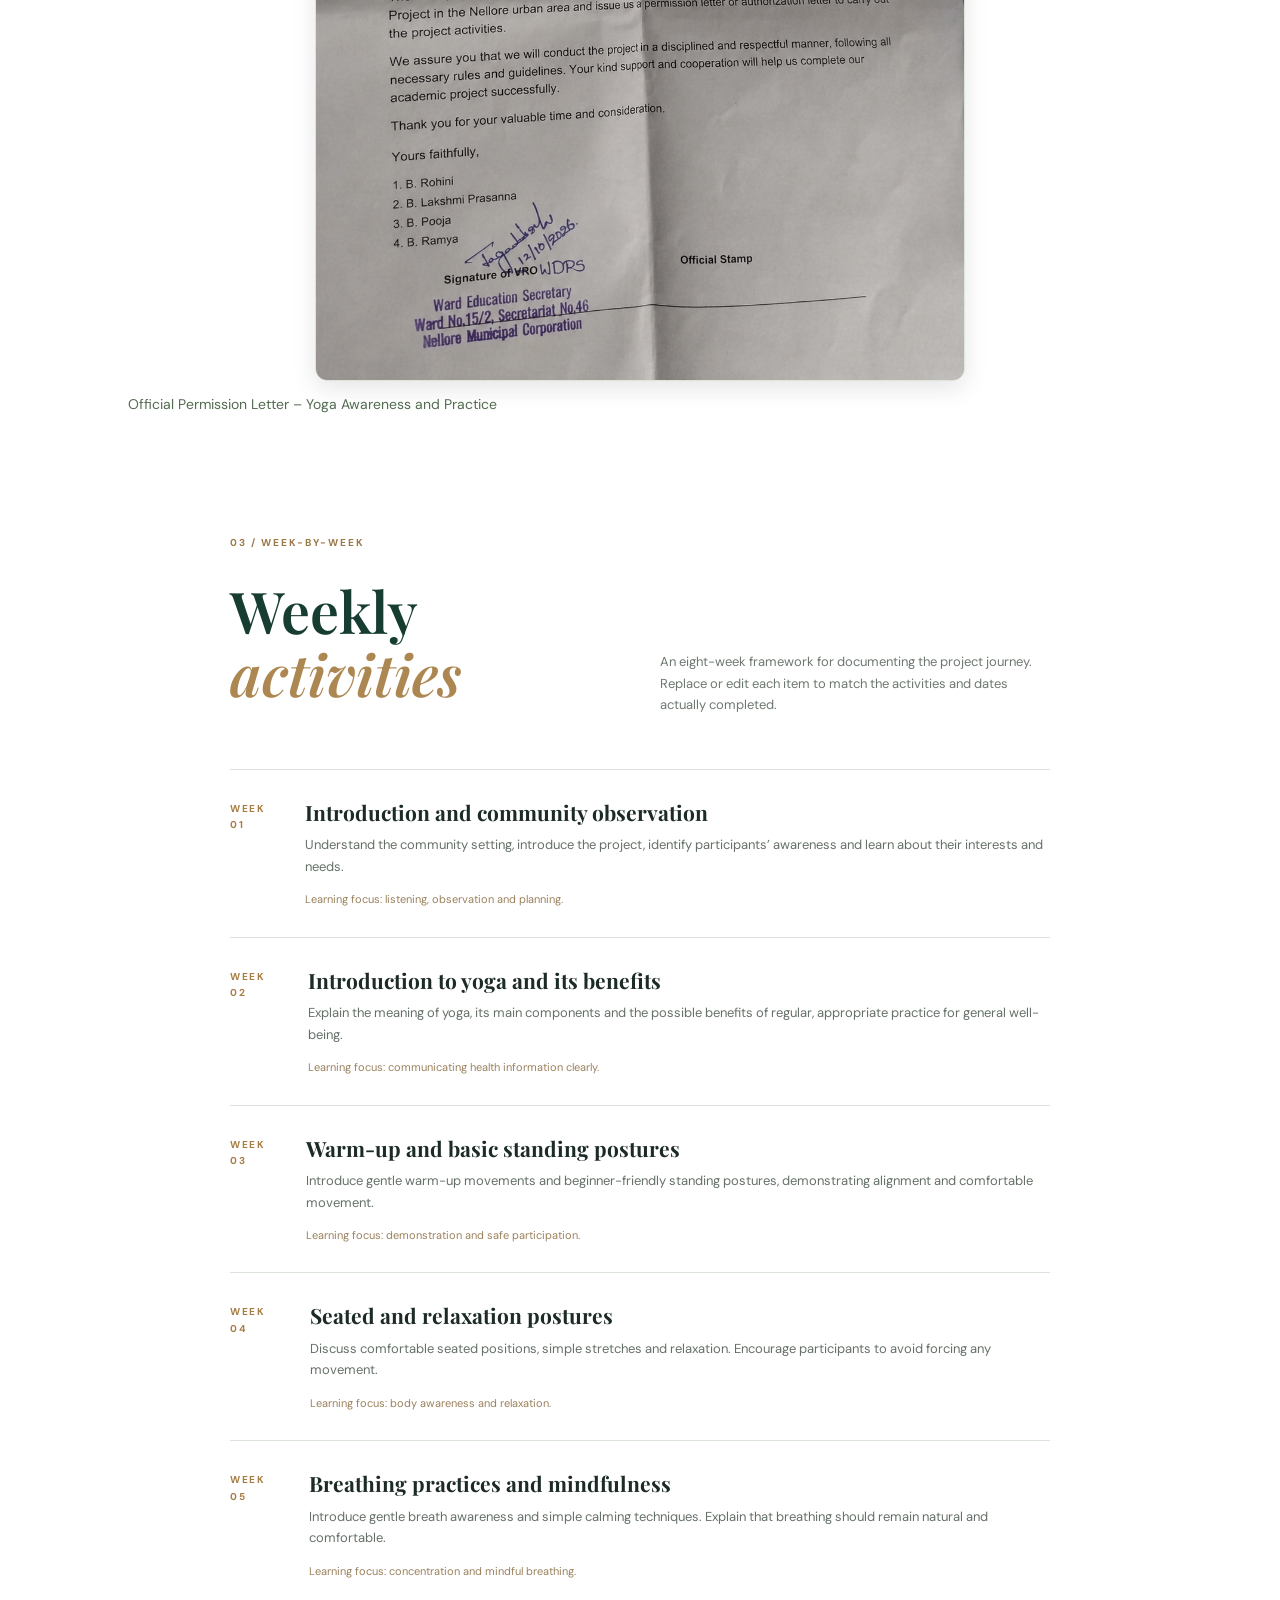
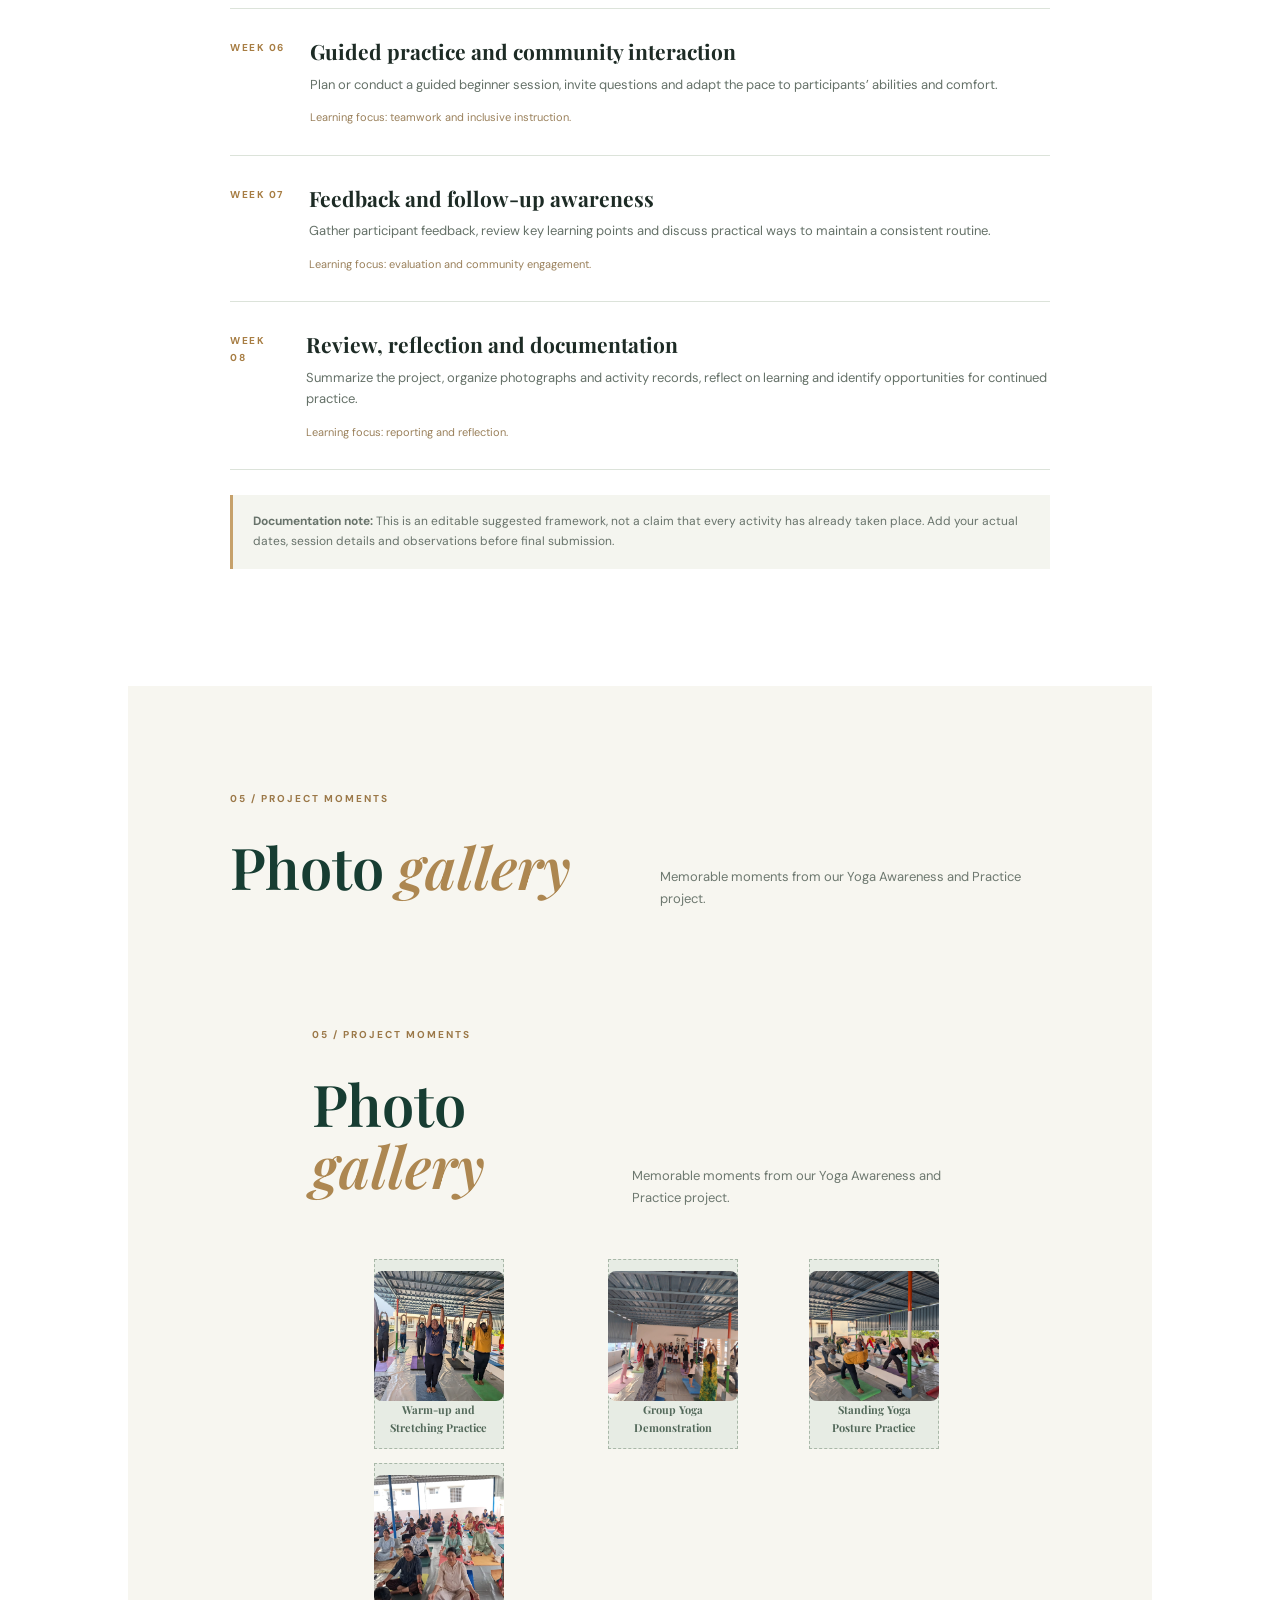
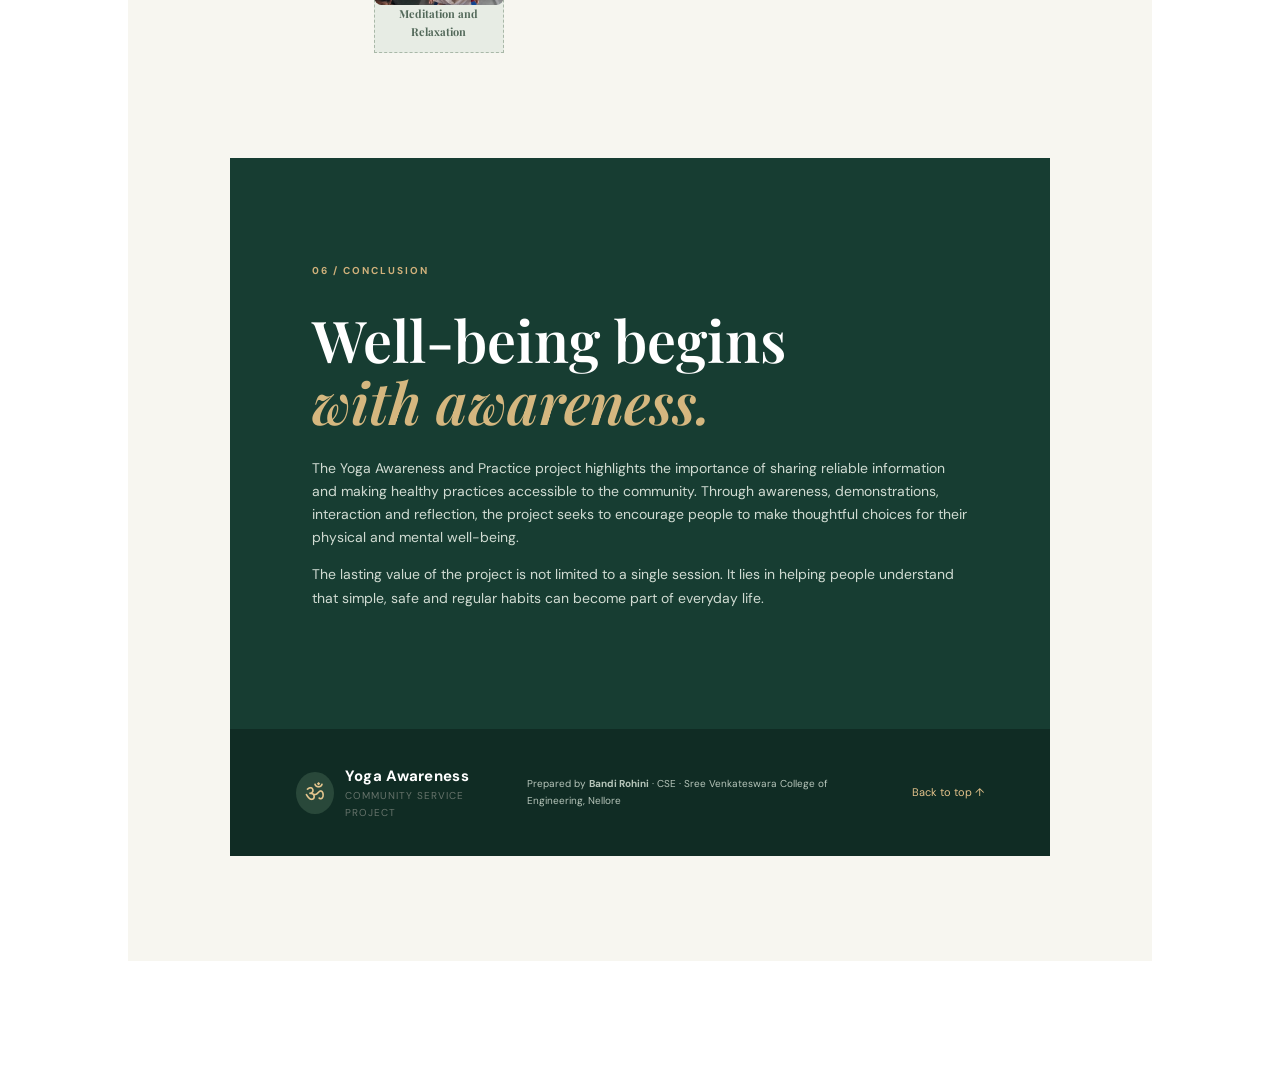
==== commit 48f05763: "Remove objectives and practice library sections Removed sections related to project objectives and p" ====
--- a/index.html
+++ b/index.html
@@ -100,17 +100,6 @@
       <div><small>PROJECT LOCATION</small><strong>Patanjali Dhyana Yoga Sikshana Nilayam &amp; surrounding Ramji Nagar community</strong><p>Children’s Park, Sai Baba Temple area, 27-4-140 opposite street, Ramji Nagar, Nellore, Andhra Pradesh 524002.</p></div>
     </section>
 
-    <section class="section objectives">
-      <div class="section-kicker">02 / PROJECT PURPOSE</div>
-      <h2>What we want to <em>achieve</em></h2>
-      <div class="card-grid">
-        <article class="info-card"><span>01</span><h3>Build awareness</h3><p>Explain the meaning, principles and everyday relevance of yoga in simple language.</p></article>
-        <article class="info-card"><span>02</span><h3>Demonstrate safely</h3><p>Introduce basic postures, breathing and relaxation with attention to individual comfort.</p></article>
-        <article class="info-card"><span>03</span><h3>Encourage participation</h3><p>Promote inclusive sessions and invite community members to ask questions and practise.</p></article>
-        <article class="info-card"><span>04</span><h3>Support healthy habits</h3><p>Encourage regular movement, mindful breathing, good posture and stress-management habits.</p></article>
-      </div>
-    </section>
-
   <section class="section permission-section" id="permission">
   <div class="section-kicker">06 / OFFICIAL PERMISSION</div>
   <h2>Permission from <em>Sachivalayam</em></h2>
@@ -241,17 +230,6 @@
 </section>
     
 </div>
-    <section class="asana-section section" id="asanas">
-      <div class="section-kicker">04 / PRACTICE LIBRARY</div>
-      <div class="section-heading"><h2>Explore simple <em>yoga practices</em></h2><p>Examples for awareness and demonstration. Practise gently, within a comfortable range, and seek qualified guidance when needed.</p></div>
-      <div class="asana-grid">
-        <article class="asana-card"><div class="asana-art art-mountain">▲</div><div class="asana-body"><small>STANDING POSTURE</small><h3>Tadasana</h3><p>Mountain Pose · Encourages awareness of standing alignment and balance.</p></div></article>
-        <article class="asana-card"><div class="asana-art art-tree">♧</div><div class="asana-body"><small>BALANCE POSTURE</small><h3>Vrikshasana</h3><p>Tree Pose · A beginner balance practice that develops focus and stability.</p></div></article>
-        <article class="asana-card"><div class="asana-art art-child">◡</div><div class="asana-body"><small>RESTING POSTURE</small><h3>Balasana</h3><p>Child’s Pose · A gentle resting position when comfortable for the practitioner.</p></div></article>
-        <article class="asana-card"><div class="asana-art art-breath">〰</div><div class="asana-body"><small>BREATH AWARENESS</small><h3>Pranayama</h3><p>Breathing practices · Begin with calm, natural breath awareness without strain.</p></div></article>
-      </div>
-      <p class="safety">Safety first: Yoga is not a competition. Stop if you feel pain, dizziness, breathlessness or discomfort. People with injuries, medical conditions, pregnancy or other concerns should consult a qualified health professional and trained yoga instructor before practising.</p>
-    </section>
 
     <section class="gallery-section section" id="gallery">
     <div class="section-kicker">05 / PROJECT MOMENTS</div>
